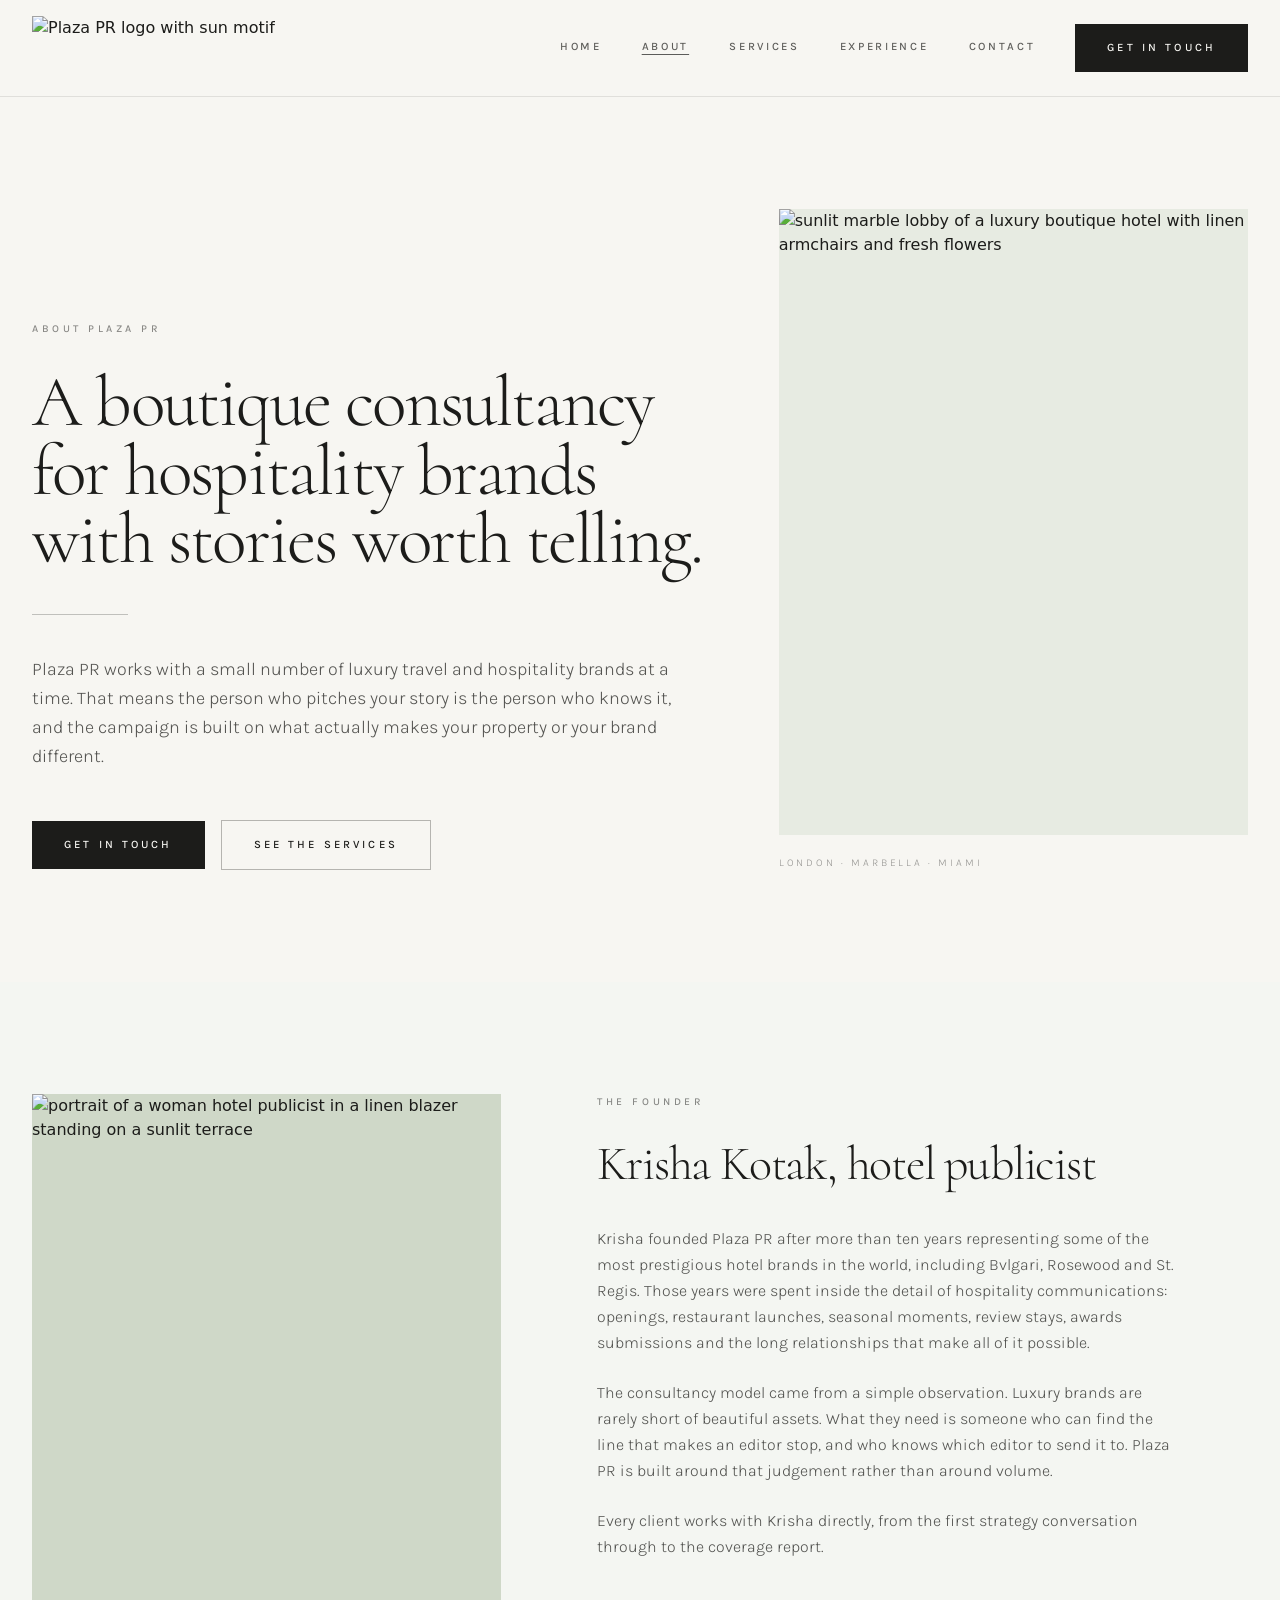
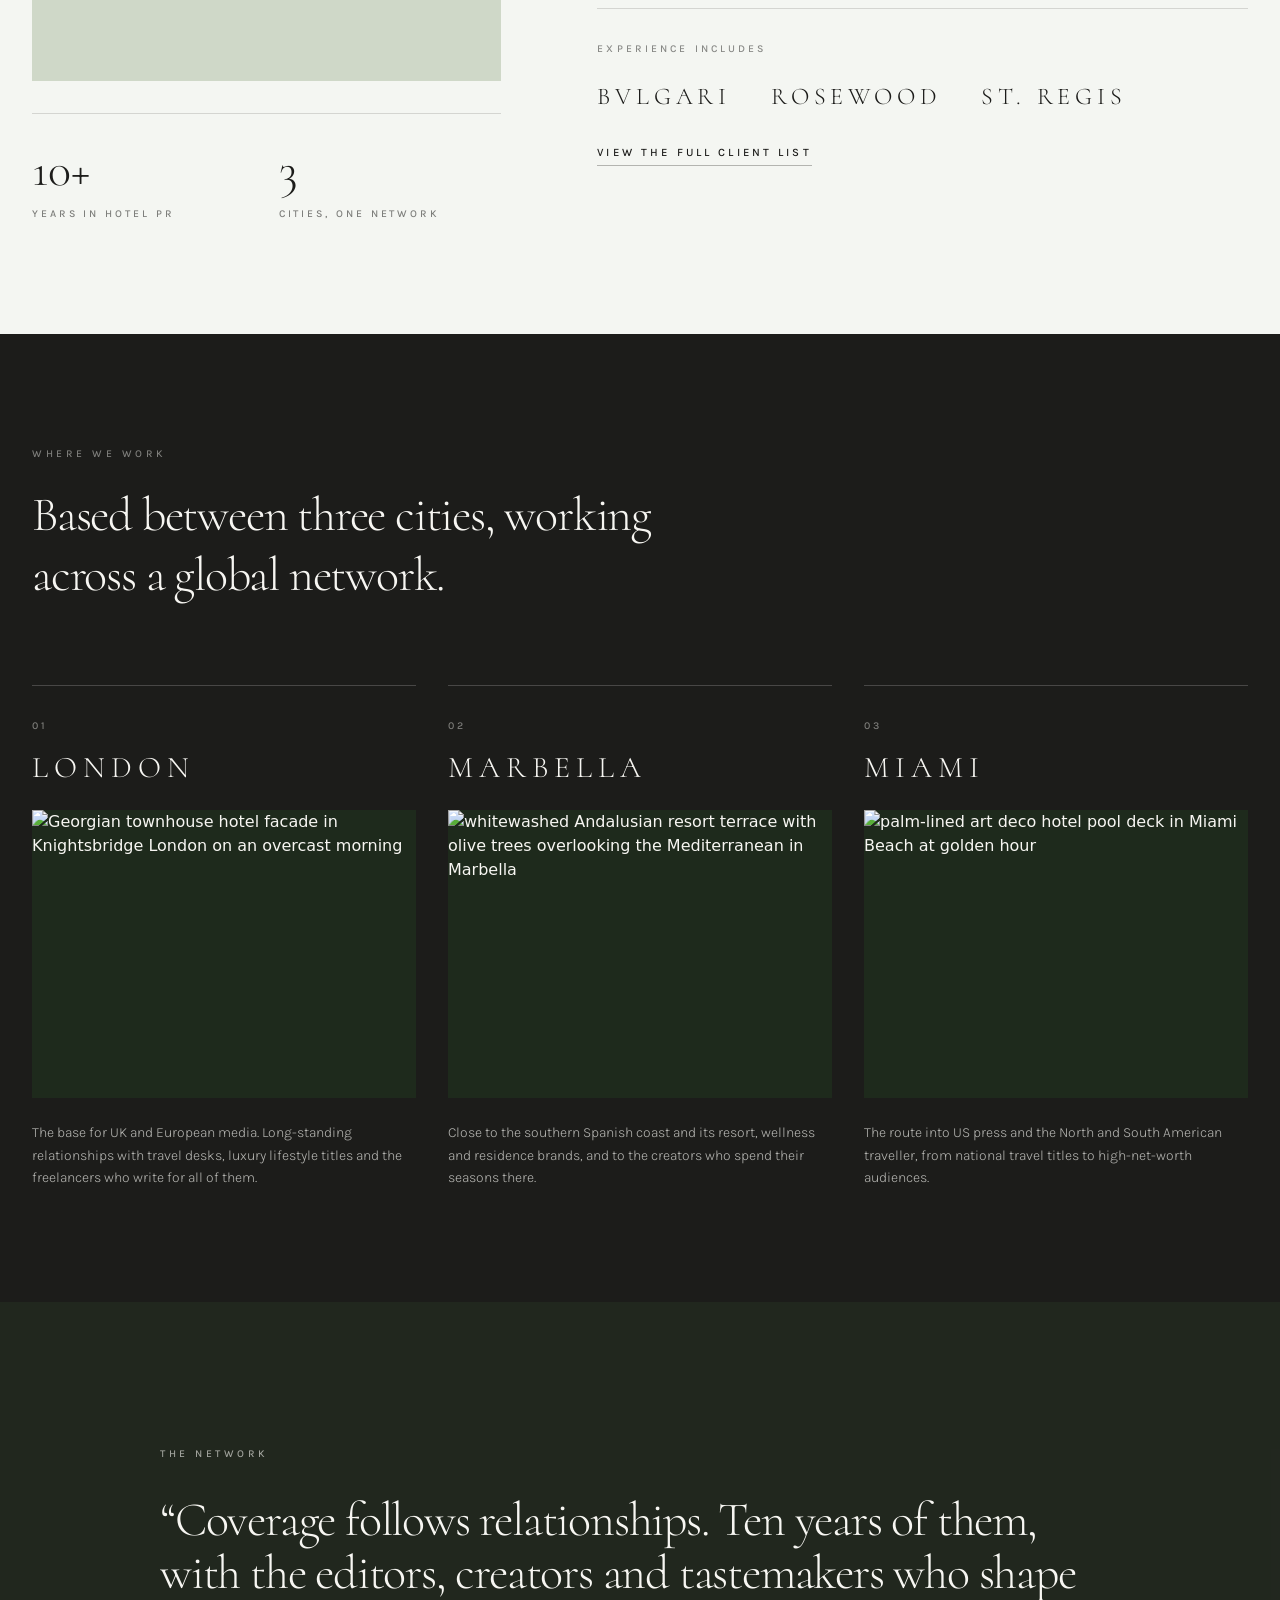
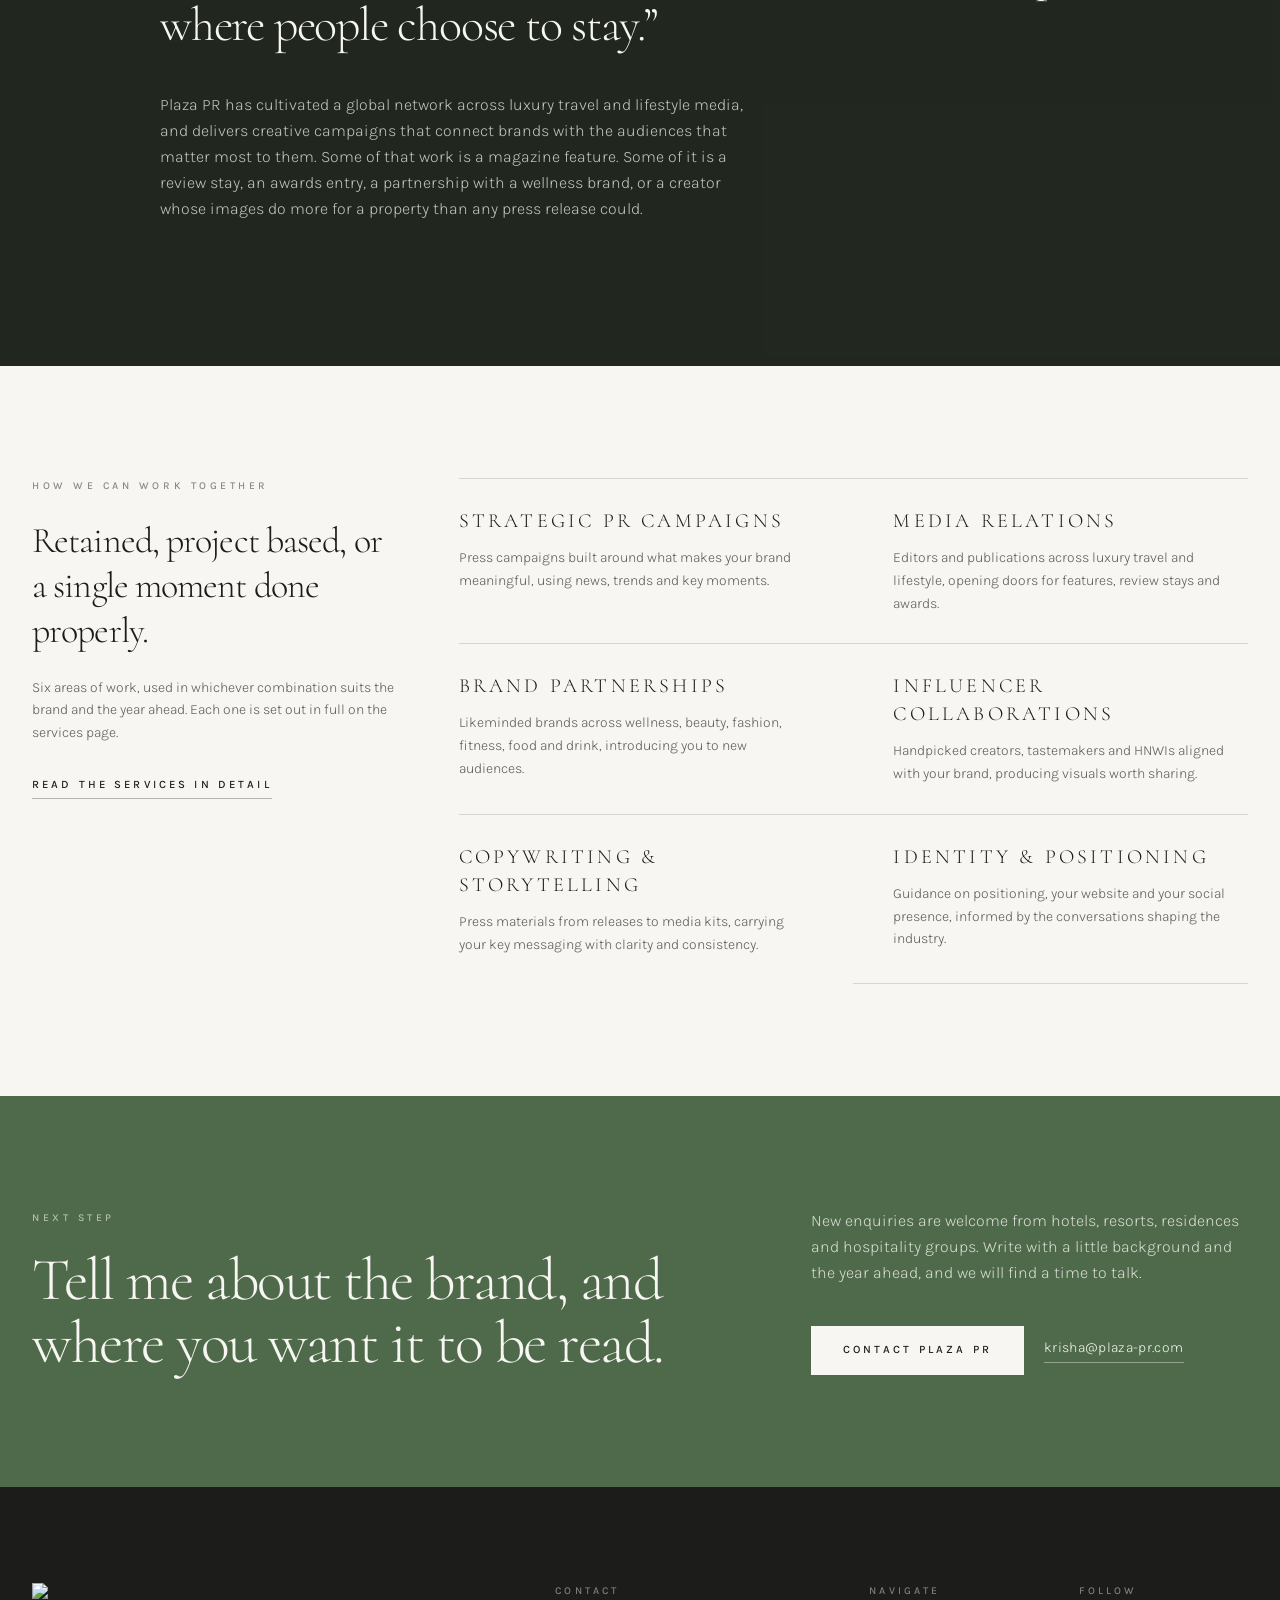
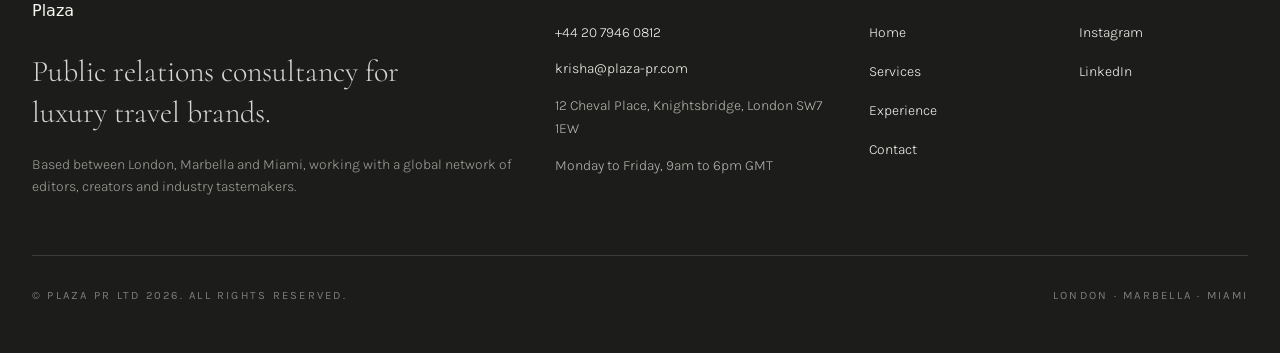
==== about.html @ a42f4ee3 "Site-wide edit via the Tibly widget" ====
<!DOCTYPE html><html lang="en"><head>
<meta charset="utf-8"/>
<meta name="viewport" content="width=device-width, initial-scale=1"/>
<title>About Plaza PR | Luxury Hospitality PR Consultancy</title>
<meta name="description" content="Plaza PR is a boutique communications consultancy for luxury hospitality brands, founded by hotel publicist Krisha Kotak. Over ten years with Bvlgari, Rosewood and St. Regis, based between London, Marbella and Miami."/>
<link rel="canonical" href="https://plaza-pr-d8d5.sites.tibly.ai/about"/>
<meta property="og:type" content="website"/>
<meta property="og:url" content="https://plaza-pr-d8d5.sites.tibly.ai/about"/>
<meta property="og:site_name" content="Plaza PR"/>
<meta property="og:title" content="About Plaza PR | Luxury Hospitality PR Consultancy"/>
<meta property="og:description" content="Plaza PR is a boutique communications consultancy for luxury hospitality brands, founded by hotel publicist Krisha Kotak. Over ten years with Bvlgari, Rosewood and St. Regis, based between London, Marbella and Miami."/>
<meta name="twitter:card" content="summary_large_image"/>
<script type="application/ld+json" data-tibly-business="">{"@context":"https://schema.org","@type":"ProfessionalService","email":"krisha@plaza-pr.com","image":"https://br-winter-boat-ajcnusyq.storage.c-3.us-east-2.aws.neon.tech/tibly-site-media/sites/aaf93a59-c370-4fb4-8441-7b70f252e25b/76ae1a595f2ac1ad0701692e83fbeed0.jpg","name":"Plaza PR","url":"https://plaza-pr-d8d5.sites.tibly.ai/"}</script>
<link rel="preconnect" href="https://fonts.googleapis.com"/>
<link rel="preconnect" href="https://fonts.gstatic.com" crossorigin=""/>
<link href="https://fonts.googleapis.com/css2?family=Cormorant:ital,wght@0,300;0,400;0,500;0,600;1,300;1,400&amp;family=Karla:wght@300;400;500;600&amp;display=swap" rel="stylesheet"/>
<style>details[open] > *:not(summary){animation:tibly-acc .35s ease}@keyframes tibly-acc{from{opacity:0;transform:translateY(-4px)}}</style>
<style>@media (prefers-reduced-motion:no-preference){.tibly-fx{opacity:0;transform:translateY(24px);transition:opacity .7s ease,transform .7s ease}.tibly-fx.tibly-fx-in{opacity:1;transform:none}}</style>
<script>addEventListener('DOMContentLoaded',function(){if(!('IntersectionObserver' in window))return;var io=new IntersectionObserver(function(es){es.forEach(function(en){if(en.isIntersecting){en.target.classList.add('tibly-fx-in');io.unobserve(en.target)}})},{rootMargin:'0px 0px -8% 0px'});document.querySelectorAll('section[data-block] > *').forEach(function(el){if(el.getBoundingClientRect().top>innerHeight){el.classList.add('tibly-fx');io.observe(el)}})});</script>

<link rel="icon" href="https://br-winter-boat-ajcnusyq.storage.c-3.us-east-2.aws.neon.tech/tibly-site-media/sites/aaf93a59-c370-4fb4-8441-7b70f252e25b/9d962dd4433d9e4f5c178da511592b84.png"/>
<style>.tibly-ba{position:relative;overflow:hidden;--ba:50%;cursor:ew-resize;touch-action:pan-y;user-select:none;-webkit-user-select:none}.tibly-ba>img{display:block;width:100%;height:100%;object-fit:cover}.tibly-ba .tibly-ba-before{position:absolute;inset:0;clip-path:inset(0 calc(100% - var(--ba)) 0 0)}.tibly-ba .tibly-ba-before img{display:block;width:100%;height:100%;object-fit:cover}.tibly-ba::after{content:'';position:absolute;top:0;bottom:0;left:var(--ba);width:2px;margin-left:-1px;background:#fff;box-shadow:0 0 6px rgba(0,0,0,.55);pointer-events:none;z-index:1}.tibly-ba::before{content:'';position:absolute;top:50%;left:var(--ba);width:44px;height:44px;transform:translate(-50%,-50%);border-radius:9999px;background:rgba(0,0,0,.75) url("data:image/svg+xml,%3Csvg%20xmlns='http://www.w3.org/2000/svg'%20viewBox='0%200%2024%2024'%20fill='%23fff'%3E%3Cpath%20d='M9%206l-6%206%206%206zM15%206l6%206-6%206z'/%3E%3C/svg%3E") center/22px 22px no-repeat;border:2px solid #fff;box-shadow:0 2px 8px rgba(0,0,0,.4);pointer-events:none;z-index:1}.tibly-ba input[type=range]{position:absolute;inset:0;width:100%;height:100%;margin:0;opacity:0;pointer-events:none;-webkit-appearance:none;appearance:none;z-index:2}[data-lightbox]{cursor:zoom-in}.tibly-lb{position:fixed;inset:0;z-index:9999;background:rgba(0,0,0,.92);display:flex;align-items:center;justify-content:center;cursor:zoom-out;padding:24px}.tibly-lb img{max-width:100%;max-height:100%;object-fit:contain}</style>
<script>document.addEventListener('input',function(e){var t=e.target;if(!t||t.type!=='range')return;var c=t.closest&&t.closest('.tibly-ba');if(c)c.style.setProperty('--ba',t.value+'%')});document.addEventListener('pointerdown',function(e){var c=e.target.closest&&e.target.closest('.tibly-ba');if(!c||e.button>0)return;e.preventDefault();var inp=c.querySelector('input[type=range]');var set=function(x){var r=c.getBoundingClientRect();if(!r.width)return;var p=Math.max(0,Math.min(100,(x-r.left)*100/r.width));c.style.setProperty('--ba',p+'%');if(inp)inp.value=Math.round(p)};set(e.clientX);var mv=function(ev){set(ev.clientX)};var up=function(){document.removeEventListener('pointermove',mv);document.removeEventListener('pointerup',up);document.removeEventListener('pointercancel',up)};document.addEventListener('pointermove',mv);document.addEventListener('pointerup',up);document.addEventListener('pointercancel',up)});document.addEventListener('click',function(e){var im=e.target.closest&&e.target.closest('[data-lightbox]');if(!im||!(im.currentSrc||im.src))return;e.preventDefault();var o=document.createElement('div');o.className='tibly-lb';var big=document.createElement('img');big.src=im.currentSrc||im.src;big.alt=im.alt||'';o.appendChild(big);o.addEventListener('click',function(){o.remove()});document.addEventListener('keydown',function esc(ev){if(ev.key==='Escape'){o.remove();document.removeEventListener('keydown',esc)}});document.body.appendChild(o)});document.addEventListener('click',function(e){var x=e.target.closest&&e.target.closest('[data-announce-close]');if(!x)return;var b=x.closest('[data-announce]');if(b){b.style.display='none';try{sessionStorage.setItem('tibly-announce','1')}catch(_){}}});addEventListener('DOMContentLoaded',function(){try{if(sessionStorage.getItem('tibly-announce')==='1'){var b=document.querySelector('[data-announce]');if(b)b.style.display='none'}}catch(_){}if('IntersectionObserver' in window&&!matchMedia('(prefers-reduced-motion:reduce)').matches){var els=document.querySelectorAll('[data-count]');if(els.length){var io=new IntersectionObserver(function(es){es.forEach(function(en){if(!en.isIntersecting)return;io.unobserve(en.target);var el=en.target,s=el.textContent||'',m=s.match(/[\d,]*\d(?:\.\d+)?/);if(!m)return;var raw=m[0],num=parseFloat(raw.replace(/,/g,''));if(!isFinite(num))return;var pre=s.slice(0,m.index),post=s.slice(m.index+raw.length),grp=raw.indexOf(',')>=0,dec=(raw.split('.')[1]||'').length,t0=performance.now();requestAnimationFrame(function tick(now){var p=Math.min((now-t0)/1400,1);p=1-Math.pow(1-p,3);var v=(num*p).toFixed(dec);if(grp)v=Number(v).toLocaleString('en-US',{minimumFractionDigits:dec});el.textContent=pre+v+post;if(p<1)requestAnimationFrame(tick)})})},{rootMargin:'0px 0px -10% 0px'});els.forEach(function(el){io.observe(el)})}}var badge=document.querySelector('[data-tibly-open]');if(badge){var src=document.querySelector('[data-tibly-field="hours"]');var txt=(src&&src.textContent||'').toLowerCase();var days=['sun','mon','tue','wed','thu','fri','sat'];var toMin=function(h,mm,ap){h=+h;mm=+(mm||0);if(ap==='pm'&&h!==12)h+=12;if(ap==='am'&&h===12)h=0;return h*60+mm};var spans=[];var re=/(sun|mon|tue|wed|thu|fri|sat|daily|every ?day)[a-z]*\s*(?:[-\u2013\u2014]\s*(sun|mon|tue|wed|thu|fri|sat)[a-z]*)?\s*:?\s*(\d{1,2})(?::(\d{2}))?\s*(am|pm)?\s*[-\u2013\u2014]\s*(\d{1,2})(?::(\d{2}))?\s*(am|pm)?/g,mm;while((mm=re.exec(txt))){var d1=mm[1].slice(0,3),d2=mm[2],ap1=mm[5]||(mm[8]==='pm'&&+mm[3]<=+mm[6]?'am':mm[8]),o=toMin(mm[3],mm[4],ap1),c=toMin(mm[6],mm[7],mm[8]);var from=d1==='dai'||d1==='eve'?0:days.indexOf(d1),to=d2?days.indexOf(d2.slice(0,3)):(d1==='dai'||d1==='eve'?6:from);if(from<0)continue;for(var d=from;;d=(d+1)%7){spans.push([d,o,c]);if(d===to)break}}if(spans.length){var now=new Date(),cur=now.getDay(),min=now.getHours()*60+now.getMinutes();var open=spans.some(function(s){return s[0]===cur&&min>=s[1]&&min<s[2]});badge.textContent=open?(badge.getAttribute('data-open-text')||'Open now'):(badge.getAttribute('data-closed-text')||'Closed now');badge.setAttribute('data-state',open?'open':'closed');badge.hidden=false}}});</script>
<style>header a[aria-current="page"]:not(:has(img,svg)){text-decoration:underline;text-underline-offset:4px;text-decoration-thickness:1px}</style>
<style>#nav-open~[class*="peer-checked:"][class*="fixed"]{min-height:100vh;min-height:100dvh}@media (prefers-reduced-motion:no-preference){label[for="nav-open"] span{transition:transform .3s ease,opacity .2s ease}header:has(#nav-open:checked) label[for="nav-open"]:not([aria-label="Close" i]) span:not(:has(span)):nth-of-type(1){transform:translateY(8px) rotate(45deg)}header:has(#nav-open:checked) label[for="nav-open"]:not([aria-label="Close" i]) span:not(:has(span)):nth-of-type(2){opacity:0}header:has(#nav-open:checked) label[for="nav-open"]:not([aria-label="Close" i]) span:not(:has(span)):nth-of-type(3){transform:translateY(-8px) rotate(-45deg)}#nav-open:checked~[class*="peer-checked:"]{animation:tibly-nav-in .25s ease}#nav-open:checked~[class*="peer-checked:"] label[for="nav-open"]{display:inline-block;animation:tibly-x-in .35s ease}@keyframes tibly-nav-in{from{opacity:0;transform:translateY(10px)}}@keyframes tibly-x-in{from{opacity:0;transform:rotate(-90deg) scale(.6)}}}</style>
<link rel="stylesheet" href="/styles.css?v=3af860e8"/>
</head>
<body>
<!-- block:header -->
<header class="sticky top-0 z-40 border-b border-ink/10 bg-surface text-ink">
  <div class="mx-auto w-full max-w-7xl px-5 sm:px-8">
    <input type="checkbox" id="nav-open" class="peer sr-only"/>

    <div class="flex items-center justify-between gap-4 py-3 md:py-4">
      <a class="group flex items-center gap-3" href="/">
        <img data-tibly-logo="" src="https://br-winter-boat-ajcnusyq.storage.c-3.us-east-2.aws.neon.tech/tibly-site-media/sites/aaf93a59-c370-4fb4-8441-7b70f252e25b/dacf057e1caa829329518128a3bb3bd3.webp" alt="Plaza PR logo with sun motif" class="h-14 w-auto shrink-0 object-contain md:h-16" style="max-width:100%" data-tibly-styled="234ab94f-6515-4edd-9d22-d49024b2e330"/>
      </a>

      <nav class="hidden items-center gap-10 md:flex">
        <a class="border-b border-transparent font-body text-[0.7rem] font-medium uppercase tracking-[0.24em] text-ink/70 transition-colors duration-300 hover:border-ink hover:text-ink" href="/">Home</a>
        <a aria-current="page" class="border-b border-transparent font-body text-[0.7rem] font-medium uppercase tracking-[0.24em] text-ink/70 transition-colors duration-300 hover:border-ink hover:text-ink" href="/about">About</a>
        <a class="border-b border-transparent font-body text-[0.7rem] font-medium uppercase tracking-[0.24em] text-ink/70 transition-colors duration-300 hover:border-ink hover:text-ink" href="/services">Services</a>
        <a class="border-b border-transparent font-body text-[0.7rem] font-medium uppercase tracking-[0.24em] text-ink/70 transition-colors duration-300 hover:border-ink hover:text-ink" href="/experience">Experience</a>
        <a class="border-b border-transparent font-body text-[0.7rem] font-medium uppercase tracking-[0.24em] text-ink/70 transition-colors duration-300 hover:border-ink hover:text-ink" href="/contact">Contact</a>
        
      <a class="btn" href="/contact">Get in touch</a>
      </nav>

      <label for="nav-open" class="md:hidden cursor-pointer p-2 -mr-2" aria-label="Menu">
        <span class="block h-px w-7 bg-ink"></span>
        <span class="mt-2 block h-px w-7 bg-ink"></span>
        <span class="mt-2 block h-px w-7 bg-ink"></span>
      </label>
    </div>

    <div class="hidden peer-checked:flex md:hidden fixed inset-0 z-50 flex-col bg-surface text-ink">
      <div class="flex items-center justify-between px-5 py-4">
        <a class="flex items-center gap-3" href="/">
          <img src="https://br-winter-boat-ajcnusyq.storage.c-3.us-east-2.aws.neon.tech/tibly-site-media/sites/aaf93a59-c370-4fb4-8441-7b70f252e25b/dacf057e1caa829329518128a3bb3bd3.webp" alt="Plaza PR logo with sun motif" class="h-10 w-auto object-contain"/>
        </a>
        <label for="nav-open" aria-label="Close" class="cursor-pointer p-2 -mr-2">
          <svg viewBox="0 0 24 24" class="h-6 w-6" fill="none" stroke="currentColor" stroke-width="1"><path d="M5 5l14 14M19 5L5 19"></path></svg>
        </label>
      </div>

      <nav class="flex flex-1 flex-col justify-center gap-7 px-5">
        <a class="font-display text-4xl font-light tracking-tight" href="/">Home</a>
        <a aria-current="page" class="font-display text-4xl font-light tracking-tight" href="/about">About</a>
        <a class="font-display text-4xl font-light tracking-tight" href="/services">Services</a>
        <a class="font-display text-4xl font-light tracking-tight" href="/experience">Experience</a>
        <a class="font-display text-4xl font-light tracking-tight" href="/contact">Contact</a>
      </nav>

      <div class="border-t border-ink/10 px-5 py-6">
        <a class="btn w-full" href="/contact">Get in touch</a>
      </div>
    </div>
  </div>
</header>
<!-- /block:header -->
<!-- block:hero -->
<section class="relative overflow-hidden bg-surface text-ink" data-block="hero">
  <div class="mx-auto grid w-full max-w-7xl grid-cols-1 items-end gap-12 px-5 py-16 sm:px-8 md:grid-cols-12 md:gap-16 md:py-28">
    <div class="md:col-span-7">
      <p class="font-body text-[0.65rem] font-medium uppercase tracking-[0.34em] text-ink/50">About <span data-tibly-field="business-name">Plaza PR</span></p>
      <h1 class="mt-8 font-display text-4xl font-light leading-[0.95] tracking-tight md:text-7xl">
        A boutique consultancy for hospitality brands with stories worth telling.
      </h1>
      <div class="mt-10 h-px w-24 bg-ink/25"></div>
      <p class="mt-10 max-w-prose font-body text-base font-light leading-relaxed text-ink/75 md:text-lg">
        Plaza PR works with a small number of luxury travel and hospitality brands at a time. That means the person who
        pitches your story is the person who knows it, and the campaign is built on what actually makes your property
        or your brand different.
      </p>
      <div class="mt-12 flex flex-col gap-4 sm:flex-row sm:items-center">
        <a class="btn" href="/contact">Get in touch</a>
        <a class="btn-secondary" href="/services">See the services</a>
      </div>
    </div>

    <div class="md:col-span-5">
      <div class="aspect-[3/4] w-full overflow-hidden bg-brand-100">
        <img loading="lazy" src="https://images.pexels.com/photos/34607320/pexels-photo-34607320.jpeg?auto=compress&amp;cs=tinysrgb&amp;h=650&amp;w=940" alt="sunlit marble lobby of a luxury boutique hotel with linen armchairs and fresh flowers" class="h-full w-full object-cover animate-kenburns"/>
      </div>
      <p class="mt-5 font-body text-[0.65rem] font-light uppercase tracking-[0.28em] text-ink/45">London · Marbella · Miami</p>
    </div>
  </div>
</section>
<!-- /block:hero -->
<!-- block:founder -->
<section class="bg-brand-50 text-ink" data-block="founder">
  <div class="mx-auto w-full max-w-7xl px-5 py-16 sm:px-8 md:py-28">
    <div class="grid grid-cols-1 gap-12 md:grid-cols-12 md:gap-16">
      <div class="md:col-span-5">
        <div class="aspect-[4/5] w-full overflow-hidden bg-brand-200">
          <img loading="lazy" src="https://br-winter-boat-ajcnusyq.storage.c-3.us-east-2.aws.neon.tech/tibly-site-media/sites/aaf93a59-c370-4fb4-8441-7b70f252e25b/3bf2980e43bfe5ba6e07127aece61a41.jpg" alt="portrait of a woman hotel publicist in a linen blazer standing on a sunlit terrace" class="h-full w-full object-cover"/>
        </div>
        <div class="mt-8 grid grid-cols-2 gap-6 border-t border-ink/15 pt-8">
          <div>
            <p class="font-display text-4xl font-light leading-none md:text-5xl"><span data-count="">10+</span></p>
            <p class="mt-3 font-body text-[0.65rem] font-medium uppercase tracking-[0.28em] text-ink/55">Years in hotel PR</p>
          </div>
          <div>
            <p class="font-display text-4xl font-light leading-none md:text-5xl"><span data-count="">3</span></p>
            <p class="mt-3 font-body text-[0.65rem] font-medium uppercase tracking-[0.28em] text-ink/55">Cities, one network</p>
          </div>
        </div>
      </div>

      <div class="md:col-span-7 md:pl-8">
        <p class="font-body text-[0.65rem] font-medium uppercase tracking-[0.34em] text-ink/50">The founder</p>
        <h2 class="mt-6 font-display text-3xl font-light leading-tight tracking-tight md:text-5xl">Krisha Kotak, hotel publicist</h2>
        <div class="mt-8 max-w-prose space-y-6 font-body text-base font-light leading-relaxed text-ink/75">
          <p>
            Krisha founded <span data-tibly-field="business-name">Plaza PR</span> after more than ten years representing
            some of the most prestigious hotel brands in the world, including Bvlgari, Rosewood and St. Regis. Those years
            were spent inside the detail of hospitality communications: openings, restaurant launches, seasonal moments,
            review stays, awards submissions and the long relationships that make all of it possible.
          </p>
          <p>
            The consultancy model came from a simple observation. Luxury brands are rarely short of beautiful assets.
            What they need is someone who can find the line that makes an editor stop, and who knows which editor to
            send it to. Plaza PR is built around that judgement rather than around volume.
          </p>
          <p>
            Every client works with Krisha directly, from the first strategy conversation through to the coverage report.
          </p>
        </div>

        <div class="mt-12 border-t border-ink/15 pt-8">
          <p class="font-body text-[0.65rem] font-medium uppercase tracking-[0.3em] text-ink/50">Experience includes</p>
          <ul class="mt-6 flex flex-wrap gap-x-10 gap-y-4 font-display text-xl font-light uppercase tracking-[0.2em] text-ink md:text-2xl">
            <li>Bvlgari</li>
            <li>Rosewood</li>
            <li>St. Regis</li>
          </ul>
          <a class="mt-8 inline-block w-fit border-b border-ink/30 pb-1 font-body text-[0.7rem] font-medium uppercase tracking-[0.28em] text-ink transition-colors duration-300 hover:border-ink hover:text-brand-700" href="/experience">View the full client list</a>
        </div>
      </div>
    </div>
  </div>
</section>
<!-- /block:founder -->
<!-- block:bases -->
<section class="bg-ink text-surface" data-block="bases">
  <div class="mx-auto w-full max-w-7xl px-5 py-16 sm:px-8 md:py-28">
    <div class="max-w-2xl">
      <p class="font-body text-[0.65rem] font-medium uppercase tracking-[0.34em] text-surface/45">Where we work</p>
      <h2 class="mt-6 font-display text-3xl font-light leading-tight tracking-tight md:text-5xl">
        Based between three cities, working across a global network.
      </h2>
    </div>

    <div class="mt-14 grid grid-cols-1 gap-10 md:mt-20 md:grid-cols-3 md:gap-8">
      <article class="group border-t border-surface/20 pt-8">
        <p class="font-body text-[0.65rem] font-medium uppercase tracking-[0.3em] text-surface/45">01</p>
        <h3 class="mt-4 font-display text-2xl font-light uppercase tracking-[0.2em] md:text-3xl">London</h3>
        <div class="mt-6 aspect-[4/3] w-full overflow-hidden bg-brand-900">
          <img loading="lazy" src="https://images.pexels.com/photos/18654303/pexels-photo-18654303.jpeg?auto=compress&amp;cs=tinysrgb&amp;h=650&amp;w=940" alt="Georgian townhouse hotel facade in Knightsbridge London on an overcast morning" class="h-full w-full object-cover transition-transform duration-500 group-hover:scale-105" data-lightbox=""/>
        </div>
        <p class="mt-6 max-w-prose font-body text-sm font-light leading-relaxed text-surface/70">
          The base for UK and European media. Long-standing relationships with travel desks, luxury lifestyle titles and
          the freelancers who write for all of them.
        </p>
      </article>

      <article class="group border-t border-surface/20 pt-8">
        <p class="font-body text-[0.65rem] font-medium uppercase tracking-[0.3em] text-surface/45">02</p>
        <h3 class="mt-4 font-display text-2xl font-light uppercase tracking-[0.2em] md:text-3xl">Marbella</h3>
        <div class="mt-6 aspect-[4/3] w-full overflow-hidden bg-brand-900">
          <img loading="lazy" src="https://images.pexels.com/photos/30936672/pexels-photo-30936672.jpeg?auto=compress&amp;cs=tinysrgb&amp;h=650&amp;w=940" alt="whitewashed Andalusian resort terrace with olive trees overlooking the Mediterranean in Marbella" class="h-full w-full object-cover transition-transform duration-500 group-hover:scale-105" data-lightbox=""/>
        </div>
        <p class="mt-6 max-w-prose font-body text-sm font-light leading-relaxed text-surface/70">
          Close to the southern Spanish coast and its resort, wellness and residence brands, and to the creators who
          spend their seasons there.
        </p>
      </article>

      <article class="group border-t border-surface/20 pt-8">
        <p class="font-body text-[0.65rem] font-medium uppercase tracking-[0.3em] text-surface/45">03</p>
        <h3 class="mt-4 font-display text-2xl font-light uppercase tracking-[0.2em] md:text-3xl">Miami</h3>
        <div class="mt-6 aspect-[4/3] w-full overflow-hidden bg-brand-900">
          <img loading="lazy" src="https://images.pexels.com/photos/14357627/pexels-photo-14357627.jpeg?auto=compress&amp;cs=tinysrgb&amp;h=650&amp;w=940" alt="palm-lined art deco hotel pool deck in Miami Beach at golden hour" class="h-full w-full object-cover transition-transform duration-500 group-hover:scale-105" data-lightbox=""/>
        </div>
        <p class="mt-6 max-w-prose font-body text-sm font-light leading-relaxed text-surface/70">
          The route into US press and the North and South American traveller, from national travel titles to
          high-net-worth audiences.
        </p>
      </article>
    </div>
  </div>
</section>
<!-- /block:bases -->
<!-- block:network -->
<section style="background-image:url(&#39;https://images.pexels.com/photos/35495053/pexels-photo-35495053.jpeg?auto=compress&amp;cs=tinysrgb&amp;dpr=2&amp;h=650&amp;w=940&#39;)" class="relative bg-brand-800 bg-cover bg-center md:bg-fixed" data-block="network" data-bg-query="aerial view of a cliffside luxury hotel infinity pool above the Mediterranean sea">
  <div class="bg-ink/65">
    <div class="mx-auto w-full max-w-5xl px-5 py-20 sm:px-8 md:py-36">
      <p class="font-body text-[0.65rem] font-medium uppercase tracking-[0.34em] text-surface/60">The network</p>
      <blockquote class="mt-8 font-display text-2xl font-light leading-snug tracking-tight text-surface md:text-5xl md:leading-[1.1]">
        “Coverage follows relationships. Ten years of them, with the editors, creators and tastemakers who shape where
        people choose to stay.”
      </blockquote>
      <p class="mt-10 max-w-prose font-body text-base font-light leading-relaxed text-surface/75">
        Plaza PR has cultivated a global network across luxury travel and lifestyle media, and delivers creative
        campaigns that connect brands with the audiences that matter most to them. Some of that work is a magazine
        feature. Some of it is a review stay, an awards entry, a partnership with a wellness brand, or a creator whose
        images do more for a property than any press release could.
      </p>
    </div>
  </div>
</section>
<!-- /block:network -->
<!-- block:how -->
<section class="bg-surface text-ink" data-block="how">
  <div class="mx-auto w-full max-w-7xl px-5 py-16 sm:px-8 md:py-28">
    <div class="grid grid-cols-1 gap-12 md:grid-cols-12 md:gap-16">
      <div class="md:col-span-4">
        <p class="font-body text-[0.65rem] font-medium uppercase tracking-[0.34em] text-ink/50">How we can work together</p>
        <h2 class="mt-6 font-display text-3xl font-light leading-tight tracking-tight md:text-4xl">
          Retained, project based, or a single moment done properly.
        </h2>
        <p class="mt-6 max-w-prose font-body text-sm font-light leading-relaxed text-ink/70">
          Six areas of work, used in whichever combination suits the brand and the year ahead. Each one is set out in
          full on the services page.
        </p>
        <a class="mt-8 inline-block w-fit border-b border-ink/30 pb-1 font-body text-[0.7rem] font-medium uppercase tracking-[0.28em] text-ink transition-colors duration-300 hover:border-ink hover:text-brand-700" href="/services">Read the services in detail</a>
      </div>

      <div class="md:col-span-8">
        <ul class="grid grid-cols-1 gap-0 sm:grid-cols-2">
          <li class="border-t border-ink/15 py-7 sm:pr-10">
            <h3 class="font-display text-xl font-light uppercase tracking-[0.16em]">Strategic PR campaigns</h3>
            <p class="mt-3 font-body text-sm font-light leading-relaxed text-ink/70">Press campaigns built around what makes your brand meaningful, using news, trends and key moments.</p>
          </li>
          <li class="border-t border-ink/15 py-7 sm:pl-10">
            <h3 class="font-display text-xl font-light uppercase tracking-[0.16em]">Media relations</h3>
            <p class="mt-3 font-body text-sm font-light leading-relaxed text-ink/70">Editors and publications across luxury travel and lifestyle, opening doors for features, review stays and awards.</p>
          </li>
          <li class="border-t border-ink/15 py-7 sm:pr-10">
            <h3 class="font-display text-xl font-light uppercase tracking-[0.16em]">Brand partnerships</h3>
            <p class="mt-3 font-body text-sm font-light leading-relaxed text-ink/70">Likeminded brands across wellness, beauty, fashion, fitness, food and drink, introducing you to new audiences.</p>
          </li>
          <li class="border-t border-ink/15 py-7 sm:pl-10">
            <h3 class="font-display text-xl font-light uppercase tracking-[0.16em]">Influencer collaborations</h3>
            <p class="mt-3 font-body text-sm font-light leading-relaxed text-ink/70">Handpicked creators, tastemakers and HNWIs aligned with your brand, producing visuals worth sharing.</p>
          </li>
          <li class="border-t border-ink/15 py-7 sm:pr-10">
            <h3 class="font-display text-xl font-light uppercase tracking-[0.16em]">Copywriting &amp; storytelling</h3>
            <p class="mt-3 font-body text-sm font-light leading-relaxed text-ink/70">Press materials from releases to media kits, carrying your key messaging with clarity and consistency.</p>
          </li>
          <li class="border-t border-b border-ink/15 py-7 sm:pl-10">
            <h3 class="font-display text-xl font-light uppercase tracking-[0.16em]">Identity &amp; positioning</h3>
            <p class="mt-3 font-body text-sm font-light leading-relaxed text-ink/70">Guidance on positioning, your website and your social presence, informed by the conversations shaping the industry.</p>
          </li>
        </ul>
      </div>
    </div>
  </div>
</section>
<!-- /block:how -->
<!-- block:cta -->
<section class="bg-brand-600 text-surface" data-block="cta">
  <div class="mx-auto w-full max-w-7xl px-5 py-16 sm:px-8 md:py-28">
    <div class="grid grid-cols-1 gap-10 md:grid-cols-12 md:items-end md:gap-16">
      <div class="md:col-span-7">
        <p class="font-body text-[0.65rem] font-medium uppercase tracking-[0.34em] text-surface/60">Next step</p>
        <h2 class="mt-6 font-display text-3xl font-light leading-[1.05] tracking-tight md:text-6xl">
          Tell me about the brand, and where you want it to be read.
        </h2>
      </div>
      <div class="md:col-span-5 md:pl-8">
        <p class="max-w-prose font-body text-base font-light leading-relaxed text-surface/80">
          New enquiries are welcome from hotels, resorts, residences and hospitality groups. Write with a little
          background and the year ahead, and we will find a time to talk.
        </p>
        <div class="mt-10 flex flex-col gap-5 sm:flex-row sm:items-center">
          <a class="inline-flex items-center justify-center gap-2 bg-surface px-8 py-4 font-body text-[0.7rem] font-medium uppercase tracking-[0.28em] text-ink transition-colors duration-300 hover:bg-ink hover:text-surface focus-visible:outline-2 focus-visible:outline-offset-2 focus-visible:outline-surface" href="/contact">Contact Plaza PR</a>
          <a class="w-fit border-b border-surface/40 pb-1 font-body text-sm font-light tracking-wide text-surface transition-colors duration-300 hover:border-surface" href="mailto:krisha@plaza-pr.com">
            <span data-tibly-field="email">krisha@plaza-pr.com</span>
          </a>
        </div>
      </div>
    </div>
  </div>
</section>
<!-- /block:cta -->
<!-- block:footer -->
<footer class="bg-ink px-5 pt-16 pb-24 text-surface sm:px-8 md:pt-24 md:pb-12">
  <div class="mx-auto w-full max-w-7xl">
    <div class="grid grid-cols-1 gap-12 border-b border-surface/15 pb-14 md:grid-cols-12 md:gap-10">
      <div class="md:col-span-5">
        <div class="flex items-center gap-3">
          <img src="https://br-winter-boat-ajcnusyq.storage.c-3.us-east-2.aws.neon.tech/tibly-site-media/sites/aaf93a59-c370-4fb4-8441-7b70f252e25b/7b089388a3a662c0dc9be8d6db61c19e.png" alt="Plaza PR" class="h-11 w-11 rounded-none object-cover"/>
          
        </div>
        <p class="mt-6 max-w-sm font-display text-2xl font-light leading-snug text-surface/85 md:text-3xl">
          Public relations consultancy for luxury travel brands.
        </p>
        <p class="mt-5 max-w-prose font-body text-sm font-light leading-relaxed text-surface/60">
          Based between London, Marbella and Miami, working with a global network of editors, creators and industry tastemakers.
        </p>
      </div>

      <div class="md:col-span-3">
        <h3 class="font-body text-[0.65rem] font-medium uppercase tracking-[0.3em] text-surface/45">Contact</h3>
        <ul class="mt-6 space-y-4 font-body text-sm font-light">
          <li>
            <a class="transition-colors duration-300 hover:text-brand-300" href="tel:+442079460812">
              <span data-tibly-field="phone">+44 20 7946 0812</span>
            </a>
          </li>
          <li>
            <a class="transition-colors duration-300 hover:text-brand-300" href="mailto:krisha@plaza-pr.com">
              <span data-tibly-field="email">krisha@plaza-pr.com</span>
            </a>
          </li>
          <li>
            <span class="block leading-relaxed text-surface/70" data-tibly-field="address">12 Cheval Place, Knightsbridge, London SW7 1EW</span>
          </li>
          <li>
            <span class="block text-surface/70" data-tibly-field="hours">Monday to Friday, 9am to 6pm GMT</span>
          </li>
        </ul>
      </div>

      <div class="md:col-span-2">
        <h3 class="font-body text-[0.65rem] font-medium uppercase tracking-[0.3em] text-surface/45">Navigate</h3>
        <nav class="mt-6 flex flex-col gap-4 font-body text-sm font-light">
          <a class="w-fit border-b border-transparent pb-0.5 transition-colors duration-300 hover:border-surface/60" href="/">Home</a>
          <a class="w-fit border-b border-transparent pb-0.5 transition-colors duration-300 hover:border-surface/60" href="/services">Services</a>
          <a class="w-fit border-b border-transparent pb-0.5 transition-colors duration-300 hover:border-surface/60" href="/experience">Experience</a>
          <a class="w-fit border-b border-transparent pb-0.5 transition-colors duration-300 hover:border-surface/60" href="/contact">Contact</a>
        </nav>
      </div>

      <div class="md:col-span-2">
        <h3 class="font-body text-[0.65rem] font-medium uppercase tracking-[0.3em] text-surface/45">Follow</h3>
        <div class="mt-6 flex flex-col gap-4 font-body text-sm font-light" data-tibly-field="links">
          <a class="w-fit border-b border-transparent pb-0.5 transition-colors duration-300 hover:border-surface/60" href="https://instagram.com/">Instagram</a>
          <a class="w-fit border-b border-transparent pb-0.5 transition-colors duration-300 hover:border-surface/60" href="https://linkedin.com/">LinkedIn</a>
        </div>
      </div>
    </div>

    <div class="flex flex-col gap-3 pt-8 font-body text-[0.7rem] uppercase tracking-[0.2em] text-surface/45 md:flex-row md:items-center md:justify-between">
      <p>© Plaza PR Ltd 2026. All rights reserved.</p>
      <p>London · Marbella · Miami</p>
    </div>
  </div>

  <div class="md:hidden fixed bottom-0 inset-x-0 z-40 border-t border-brand-800 bg-brand-600">
    <a class="flex w-full items-center justify-center px-5 py-4 font-body text-[0.75rem] font-medium uppercase tracking-[0.28em] text-surface transition-colors duration-300 active:bg-brand-700" href="tel:+442079460812">
      Call <span class="ml-2" data-tibly-field="phone">+44 20 7946 0812</span>
    </a>
  </div>
</footer>
<!-- /block:footer -->
  <script async="" src="https://api.tibly.ai/widget/v1.js"></script>


</body></html>
---- styles.css ----
/*! tailwindcss v4.3.2 | MIT License | https://tailwindcss.com */
@layer properties{@supports (((-webkit-hyphens:none)) and (not (margin-trim:inline))) or ((-moz-orient:inline) and (not (color:rgb(from red r g b)))){*,:before,:after,::backdrop{--tw-space-y-reverse:0;--tw-divide-y-reverse:0;--tw-border-style:solid;--tw-gradient-position:initial;--tw-gradient-from:#0000;--tw-gradient-via:#0000;--tw-gradient-to:#0000;--tw-gradient-stops:initial;--tw-gradient-via-stops:initial;--tw-gradient-from-position:0%;--tw-gradient-via-position:50%;--tw-gradient-to-position:100%;--tw-leading:initial;--tw-font-weight:initial;--tw-tracking:initial;--tw-duration:initial;--tw-scale-x:1;--tw-scale-y:1;--tw-scale-z:1;--tw-outline-style:solid}}}@layer theme{:root,:host{--font-sans:ui-sans-serif, system-ui, sans-serif, "Apple Color Emoji", "Segoe UI Emoji", "Segoe UI Symbol", "Noto Color Emoji";--font-mono:ui-monospace, SFMono-Regular, Menlo, Monaco, Consolas, "Liberation Mono", "Courier New", monospace;--color-white:#fff;--spacing:.25rem;--container-xs:20rem;--container-sm:24rem;--container-md:28rem;--container-xl:36rem;--container-2xl:42rem;--container-4xl:56rem;--container-5xl:64rem;--container-7xl:80rem;--text-xs:.75rem;--text-xs--line-height:calc(1 / .75);--text-sm:.875rem;--text-sm--line-height:calc(1.25 / .875);--text-base:1rem;--text-base--line-height:calc(1.5 / 1);--text-lg:1.125rem;--text-lg--line-height:calc(1.75 / 1.125);--text-xl:1.25rem;--text-xl--line-height:calc(1.75 / 1.25);--text-2xl:1.5rem;--text-2xl--line-height:calc(2 / 1.5);--text-3xl:1.875rem;--text-3xl--line-height:calc(2.25 / 1.875);--text-4xl:2.25rem;--text-4xl--line-height:calc(2.5 / 2.25);--text-5xl:3rem;--text-5xl--line-height:1;--text-6xl:3.75rem;--text-6xl--line-height:1;--text-7xl:4.5rem;--text-7xl--line-height:1;--text-8xl:6rem;--text-8xl--line-height:1;--font-weight-light:300;--font-weight-medium:500;--tracking-tight:-.025em;--tracking-wide:.025em;--leading-tight:1.25;--leading-snug:1.375;--leading-relaxed:1.625;--radius-xs:0px;--radius-sm:0px;--radius-md:0px;--radius-lg:0px;--radius-xl:0px;--radius-2xl:0px;--radius-3xl:0px;--radius-4xl:0px;--aspect-video:16 / 9;--default-transition-duration:.15s;--default-transition-timing-function:cubic-bezier(.4, 0, .2, 1);--default-font-family:var(--font-sans);--default-mono-font-family:var(--font-mono);--radius-DEFAULT:0px;--color-brand-50:#f4f6f2;--color-brand-100:#e7ebe2;--color-brand-200:#cfd8c8;--color-brand-300:#b0bfa6;--color-brand-400:#8aa080;--color-brand-500:#6b8764;--color-brand-600:#4f6a4a;--color-brand-700:#3f553b;--color-brand-800:#2c3c29;--color-brand-900:#1e2a1c;--color-surface:#f7f6f2;--color-ink:#1c1c1a;--font-display:"Cormorant", ui-serif, Georgia, serif;--font-body:"Karla", ui-sans-serif, system-ui, sans-serif;--radius-none:0px;--animate-marquee:marquee 30s linear infinite;--animate-kenburns:kenburns 18s ease-in-out infinite alternate;--animate-float:float 6s ease-in-out infinite;--animate-pulse-soft:pulse-soft 4s ease-in-out infinite;--animate-spin-slow:spin-slow 24s linear infinite}}@layer base{*,:after,:before,::backdrop{box-sizing:border-box;border:0 solid;margin:0;padding:0}::file-selector-button{box-sizing:border-box;border:0 solid;margin:0;padding:0}html,:host{-webkit-text-size-adjust:100%;tab-size:4;line-height:1.5;font-family:var(--default-font-family,ui-sans-serif, system-ui, sans-serif, "Apple Color Emoji", "Segoe UI Emoji", "Segoe UI Symbol", "Noto Color Emoji");font-feature-settings:var(--default-font-feature-settings,normal);font-variation-settings:var(--default-font-variation-settings,normal);-webkit-tap-highlight-color:transparent}hr{height:0;color:inherit;border-top-width:1px}abbr:where([title]){-webkit-text-decoration:underline dotted;text-decoration:underline dotted}h1,h2,h3,h4,h5,h6{font-size:inherit;font-weight:inherit}a{color:inherit;-webkit-text-decoration:inherit;-webkit-text-decoration:inherit;-webkit-text-decoration:inherit;text-decoration:inherit}b,strong{font-weight:bolder}code,kbd,samp,pre{font-family:var(--default-mono-font-family,ui-monospace, SFMono-Regular, Menlo, Monaco, Consolas, "Liberation Mono", "Courier New", monospace);font-feature-settings:var(--default-mono-font-feature-settings,normal);font-variation-settings:var(--default-mono-font-variation-settings,normal);font-size:1em}small{font-size:80%}sub,sup{vertical-align:baseline;font-size:75%;line-height:0;position:relative}sub{bottom:-.25em}sup{top:-.5em}table{text-indent:0;border-color:inherit;border-collapse:collapse}:-moz-focusring{outline:auto}progress{vertical-align:baseline}summary{display:list-item}ol,ul,menu{list-style:none}img,svg,video,canvas,audio,iframe,embed,object{vertical-align:middle;display:block}img,video{max-width:100%;height:auto}button,input,select,optgroup,textarea{font:inherit;font-feature-settings:inherit;font-variation-settings:inherit;letter-spacing:inherit;color:inherit;opacity:1;background-color:#0000;border-radius:0}::file-selector-button{font:inherit;font-feature-settings:inherit;font-variation-settings:inherit;letter-spacing:inherit;color:inherit;opacity:1;background-color:#0000;border-radius:0}:where(select:is([multiple],[size])) optgroup{font-weight:bolder}:where(select:is([multiple],[size])) optgroup option{padding-inline-start:20px}::file-selector-button{margin-inline-end:4px}::placeholder{opacity:1}@supports (not ((-webkit-appearance:-apple-pay-button))) or (contain-intrinsic-size:1px){::placeholder{color:currentColor}@supports (color:color-mix(in lab, red, red)){::placeholder{color:color-mix(in oklab, currentcolor 50%, transparent)}}}textarea{resize:vertical}::-webkit-search-decoration{-webkit-appearance:none}::-webkit-date-and-time-value{min-height:1lh;text-align:inherit}::-webkit-datetime-edit{display:inline-flex}::-webkit-datetime-edit-fields-wrapper{padding:0}::-webkit-datetime-edit{padding-block:0}::-webkit-datetime-edit-year-field{padding-block:0}::-webkit-datetime-edit-month-field{padding-block:0}::-webkit-datetime-edit-day-field{padding-block:0}::-webkit-datetime-edit-hour-field{padding-block:0}::-webkit-datetime-edit-minute-field{padding-block:0}::-webkit-datetime-edit-second-field{padding-block:0}::-webkit-datetime-edit-millisecond-field{padding-block:0}::-webkit-datetime-edit-meridiem-field{padding-block:0}::-webkit-calendar-picker-indicator{line-height:1}:-moz-ui-invalid{box-shadow:none}button,input:where([type=button],[type=reset],[type=submit]){appearance:button}::file-selector-button{appearance:button}::-webkit-inner-spin-button{height:auto}::-webkit-outer-spin-button{height:auto}[hidden]:where(:not([hidden=until-found])){display:none!important}}@layer components{.btn{justify-content:center;align-items:center;gap:calc(var(--spacing) * 2);border-radius:var(--radius-none);background-color:var(--color-ink);padding-inline:calc(var(--spacing) * 8);padding-block:calc(var(--spacing) * 4);font-family:var(--font-body);--tw-font-weight:var(--font-weight-medium);font-size:.7rem;font-weight:var(--font-weight-medium);--tw-tracking:.28em;letter-spacing:.28em;color:var(--color-surface);text-transform:uppercase;transition-property:color,background-color,border-color,outline-color,text-decoration-color,fill,stroke,--tw-gradient-from,--tw-gradient-via,--tw-gradient-to;transition-timing-function:var(--tw-ease,var(--default-transition-timing-function));transition-duration:var(--tw-duration,var(--default-transition-duration));--tw-duration:.3s;transition-duration:.3s;display:inline-flex}@media (hover:hover){.btn:hover{background-color:var(--color-brand-700)}}.btn:focus-visible{outline-style:var(--tw-outline-style);outline-offset:2px;outline-width:2px;outline-color:var(--color-ink)}.btn-secondary{justify-content:center;align-items:center;gap:calc(var(--spacing) * 2);border-radius:var(--radius-none);border-style:var(--tw-border-style);border-width:1px;border-color:#1c1c1a4d;display:inline-flex}@supports (color:color-mix(in lab, red, red)){.btn-secondary{border-color:color-mix(in oklab, var(--color-ink) 30%, transparent)}}.btn-secondary{padding-inline:calc(var(--spacing) * 8);padding-block:calc(var(--spacing) * 4);font-family:var(--font-body);--tw-font-weight:var(--font-weight-medium);font-size:.7rem;font-weight:var(--font-weight-medium);--tw-tracking:.28em;letter-spacing:.28em;color:var(--color-ink);text-transform:uppercase;transition-property:color,background-color,border-color,outline-color,text-decoration-color,fill,stroke,--tw-gradient-from,--tw-gradient-via,--tw-gradient-to;transition-timing-function:var(--tw-ease,var(--default-transition-timing-function));transition-duration:var(--tw-duration,var(--default-transition-duration));--tw-duration:.3s;background-color:#0000;transition-duration:.3s}@media (hover:hover){.btn-secondary:hover{border-color:var(--color-ink);background-color:var(--color-ink);color:var(--color-surface)}}.btn-secondary:focus-visible{outline-style:var(--tw-outline-style);outline-offset:2px;outline-width:2px;outline-color:var(--color-ink)}.card{border-radius:var(--radius-none);border-style:var(--tw-border-style);border-width:1px;border-color:#1c1c1a1a}@supports (color:color-mix(in lab, red, red)){.card{border-color:color-mix(in oklab, var(--color-ink) 10%, transparent)}}.card{padding:calc(var(--spacing) * 8);transition-property:color,background-color,border-color,outline-color,text-decoration-color,fill,stroke,--tw-gradient-from,--tw-gradient-via,--tw-gradient-to;transition-timing-function:var(--tw-ease,var(--default-transition-timing-function));transition-duration:var(--tw-duration,var(--default-transition-duration));--tw-duration:.3s;background-color:#0000;transition-duration:.3s}@media (hover:hover){.card:hover{border-color:#1c1c1a66}@supports (color:color-mix(in lab, red, red)){.card:hover{border-color:color-mix(in oklab, var(--color-ink) 40%, transparent)}}}@media (min-width:48rem){.card{padding:calc(var(--spacing) * 10)}}}@layer utilities{.pointer-events-none{pointer-events:none}.sr-only{clip-path:inset(50%);white-space:nowrap;border-width:0;width:1px;height:1px;margin:-1px;padding:0;position:absolute;overflow:hidden}.absolute{position:absolute}.fixed{position:fixed}.relative{position:relative}.sticky{position:sticky}.inset-0{inset:0}.inset-x-0{inset-inline:0}.top-0{top:0}.bottom-0{bottom:0}.isolate{isolation:isolate}.z-40{z-index:40}.z-50{z-index:50}.-mx-5{margin-inline:calc(var(--spacing) * -5)}.mx-auto{margin-inline:auto}.mt-2{margin-top:calc(var(--spacing) * 2)}.mt-3{margin-top:calc(var(--spacing) * 3)}.mt-4{margin-top:calc(var(--spacing) * 4)}.mt-5{margin-top:calc(var(--spacing) * 5)}.mt-6{margin-top:calc(var(--spacing) * 6)}.mt-7{margin-top:calc(var(--spacing) * 7)}.mt-8{margin-top:calc(var(--spacing) * 8)}.mt-9{margin-top:calc(var(--spacing) * 9)}.mt-10{margin-top:calc(var(--spacing) * 10)}.mt-12{margin-top:calc(var(--spacing) * 12)}.mt-14{margin-top:calc(var(--spacing) * 14)}.mt-16{margin-top:calc(var(--spacing) * 16)}.-mr-2{margin-right:calc(var(--spacing) * -2)}.ml-2{margin-left:calc(var(--spacing) * 2)}.ml-3{margin-left:calc(var(--spacing) * 3)}.block{display:block}.flex{display:flex}.grid{display:grid}.hidden{display:none}.inline-block{display:inline-block}.inline-flex{display:inline-flex}.table{display:table}.aspect-\[3\/4\]{aspect-ratio:3/4}.aspect-\[4\/3\]{aspect-ratio:4/3}.aspect-\[4\/5\]{aspect-ratio:4/5}.aspect-square{aspect-ratio:1}.aspect-video{aspect-ratio:var(--aspect-video)}.h-6{height:calc(var(--spacing) * 6)}.h-9{height:calc(var(--spacing) * 9)}.h-10{height:calc(var(--spacing) * 10)}.h-11{height:calc(var(--spacing) * 11)}.h-14{height:calc(var(--spacing) * 14)}.h-24{height:calc(var(--spacing) * 24)}.h-\[86svh\]{height:86svh}.h-full{height:100%}.h-px{height:1px}.min-h-\[560px\]{min-height:560px}.w-6{width:calc(var(--spacing) * 6)}.w-7{width:calc(var(--spacing) * 7)}.w-9{width:calc(var(--spacing) * 9)}.w-11{width:calc(var(--spacing) * 11)}.w-24{width:calc(var(--spacing) * 24)}.w-auto{width:auto}.w-fit{width:fit-content}.w-full{width:100%}.w-max{width:max-content}.max-w-2xl{max-width:var(--container-2xl)}.max-w-4xl{max-width:var(--container-4xl)}.max-w-5xl{max-width:var(--container-5xl)}.max-w-7xl{max-width:var(--container-7xl)}.max-w-md{max-width:var(--container-md)}.max-w-prose{max-width:65ch}.max-w-sm{max-width:var(--container-sm)}.max-w-xl{max-width:var(--container-xl)}.max-w-xs{max-width:var(--container-xs)}.flex-1{flex:1}.shrink-0{flex-shrink:0}.animate-\[logo-ticker_45s_linear_infinite\]{animation:45s linear infinite logo-ticker}.animate-kenburns{animation:var(--animate-kenburns)}.cursor-pointer{cursor:pointer}.grid-cols-1{grid-template-columns:repeat(1,minmax(0,1fr))}.grid-cols-2{grid-template-columns:repeat(2,minmax(0,1fr))}.flex-col{flex-direction:column}.flex-wrap{flex-wrap:wrap}.items-baseline{align-items:baseline}.items-center{align-items:center}.items-end{align-items:flex-end}.justify-between{justify-content:space-between}.justify-center{justify-content:center}.justify-end{justify-content:flex-end}.gap-0{gap:0}.gap-1{gap:var(--spacing)}.gap-2{gap:calc(var(--spacing) * 2)}.gap-3{gap:calc(var(--spacing) * 3)}.gap-4{gap:calc(var(--spacing) * 4)}.gap-5{gap:calc(var(--spacing) * 5)}.gap-6{gap:calc(var(--spacing) * 6)}.gap-7{gap:calc(var(--spacing) * 7)}.gap-8{gap:calc(var(--spacing) * 8)}.gap-10{gap:calc(var(--spacing) * 10)}.gap-12{gap:calc(var(--spacing) * 12)}.gap-14{gap:calc(var(--spacing) * 14)}.gap-16{gap:calc(var(--spacing) * 16)}:where(.space-y-4>:not(:last-child)){--tw-space-y-reverse:0;margin-block-start:calc(calc(var(--spacing) * 4) * var(--tw-space-y-reverse));margin-block-end:calc(calc(var(--spacing) * 4) * calc(1 - var(--tw-space-y-reverse)))}:where(.space-y-6>:not(:last-child)){--tw-space-y-reverse:0;margin-block-start:calc(calc(var(--spacing) * 6) * var(--tw-space-y-reverse));margin-block-end:calc(calc(var(--spacing) * 6) * calc(1 - var(--tw-space-y-reverse)))}:where(.space-y-10>:not(:last-child)){--tw-space-y-reverse:0;margin-block-start:calc(calc(var(--spacing) * 10) * var(--tw-space-y-reverse));margin-block-end:calc(calc(var(--spacing) * 10) * calc(1 - var(--tw-space-y-reverse)))}.gap-x-10{column-gap:calc(var(--spacing) * 10)}.gap-y-4{row-gap:calc(var(--spacing) * 4)}:where(.divide-y>:not(:last-child)){--tw-divide-y-reverse:0;border-bottom-style:var(--tw-border-style);border-top-style:var(--tw-border-style);border-top-width:calc(1px * var(--tw-divide-y-reverse));border-bottom-width:calc(1px * calc(1 - var(--tw-divide-y-reverse)))}:where(.divide-ink\/10>:not(:last-child)){border-color:#1c1c1a1a}@supports (color:color-mix(in lab, red, red)){:where(.divide-ink\/10>:not(:last-child)){border-color:color-mix(in oklab, var(--color-ink) 10%, transparent)}}:where(.divide-surface\/15>:not(:last-child)){border-color:#f7f6f226}@supports (color:color-mix(in lab, red, red)){:where(.divide-surface\/15>:not(:last-child)){border-color:color-mix(in oklab, var(--color-surface) 15%, transparent)}}:where(.divide-surface\/20>:not(:last-child)){border-color:#f7f6f233}@supports (color:color-mix(in lab, red, red)){:where(.divide-surface\/20>:not(:last-child)){border-color:color-mix(in oklab, var(--color-surface) 20%, transparent)}}.overflow-hidden{overflow:hidden}.rounded-none{border-radius:var(--radius-none)}.border{border-style:var(--tw-border-style);border-width:1px}.border-0{border-style:var(--tw-border-style);border-width:0}.border-y{border-block-style:var(--tw-border-style);border-block-width:1px}.border-t{border-top-style:var(--tw-border-style);border-top-width:1px}.border-r{border-right-style:var(--tw-border-style);border-right-width:1px}.border-b{border-bottom-style:var(--tw-border-style);border-bottom-width:1px}.border-l{border-left-style:var(--tw-border-style);border-left-width:1px}.border-brand-800{border-color:var(--color-brand-800)}.border-ink\/10{border-color:#1c1c1a1a}@supports (color:color-mix(in lab, red, red)){.border-ink\/10{border-color:color-mix(in oklab, var(--color-ink) 10%, transparent)}}.border-ink\/15{border-color:#1c1c1a26}@supports (color:color-mix(in lab, red, red)){.border-ink\/15{border-color:color-mix(in oklab, var(--color-ink) 15%, transparent)}}.border-ink\/20{border-color:#1c1c1a33}@supports (color:color-mix(in lab, red, red)){.border-ink\/20{border-color:color-mix(in oklab, var(--color-ink) 20%, transparent)}}.border-ink\/25{border-color:#1c1c1a40}@supports (color:color-mix(in lab, red, red)){.border-ink\/25{border-color:color-mix(in oklab, var(--color-ink) 25%, transparent)}}.border-ink\/30{border-color:#1c1c1a4d}@supports (color:color-mix(in lab, red, red)){.border-ink\/30{border-color:color-mix(in oklab, var(--color-ink) 30%, transparent)}}.border-surface\/10{border-color:#f7f6f21a}@supports (color:color-mix(in lab, red, red)){.border-surface\/10{border-color:color-mix(in oklab, var(--color-surface) 10%, transparent)}}.border-surface\/15{border-color:#f7f6f226}@supports (color:color-mix(in lab, red, red)){.border-surface\/15{border-color:color-mix(in oklab, var(--color-surface) 15%, transparent)}}.border-surface\/20{border-color:#f7f6f233}@supports (color:color-mix(in lab, red, red)){.border-surface\/20{border-color:color-mix(in oklab, var(--color-surface) 20%, transparent)}}.border-surface\/25{border-color:#f7f6f240}@supports (color:color-mix(in lab, red, red)){.border-surface\/25{border-color:color-mix(in oklab, var(--color-surface) 25%, transparent)}}.border-surface\/40{border-color:#f7f6f266}@supports (color:color-mix(in lab, red, red)){.border-surface\/40{border-color:color-mix(in oklab, var(--color-surface) 40%, transparent)}}.border-transparent{border-color:#0000}.bg-brand-50{background-color:var(--color-brand-50)}.bg-brand-100{background-color:var(--color-brand-100)}.bg-brand-200{background-color:var(--color-brand-200)}.bg-brand-600{background-color:var(--color-brand-600)}.bg-brand-800{background-color:var(--color-brand-800)}.bg-brand-900{background-color:var(--color-brand-900)}.bg-ink{background-color:var(--color-ink)}.bg-ink\/25{background-color:#1c1c1a40}@supports (color:color-mix(in lab, red, red)){.bg-ink\/25{background-color:color-mix(in oklab, var(--color-ink) 25%, transparent)}}.bg-ink\/65{background-color:#1c1c1aa6}@supports (color:color-mix(in lab, red, red)){.bg-ink\/65{background-color:color-mix(in oklab, var(--color-ink) 65%, transparent)}}.bg-surface{background-color:var(--color-surface)}.bg-transparent{background-color:#0000}.bg-white{background-color:var(--color-white)}.bg-gradient-to-b{--tw-gradient-position:to bottom in oklab;background-image:linear-gradient(var(--tw-gradient-stops))}.bg-gradient-to-r{--tw-gradient-position:to right in oklab;background-image:linear-gradient(var(--tw-gradient-stops))}.bg-gradient-to-t{--tw-gradient-position:to top in oklab;background-image:linear-gradient(var(--tw-gradient-stops))}.from-ink\/70{--tw-gradient-from:#1c1c1ab3}@supports (color:color-mix(in lab, red, red)){.from-ink\/70{--tw-gradient-from:color-mix(in oklab, var(--color-ink) 70%, transparent)}}.from-ink\/70{--tw-gradient-stops:var(--tw-gradient-via-stops,var(--tw-gradient-position), var(--tw-gradient-from) var(--tw-gradient-from-position), var(--tw-gradient-to) var(--tw-gradient-to-position))}.from-ink\/95{--tw-gradient-from:#1c1c1af2}@supports (color:color-mix(in lab, red, red)){.from-ink\/95{--tw-gradient-from:color-mix(in oklab, var(--color-ink) 95%, transparent)}}.from-ink\/95{--tw-gradient-stops:var(--tw-gradient-via-stops,var(--tw-gradient-position), var(--tw-gradient-from) var(--tw-gradient-from-position), var(--tw-gradient-to) var(--tw-gradient-to-position))}.from-transparent{--tw-gradient-from:transparent;--tw-gradient-stops:var(--tw-gradient-via-stops,var(--tw-gradient-position), var(--tw-gradient-from) var(--tw-gradient-from-position), var(--tw-gradient-to) var(--tw-gradient-to-position))}.via-ink\/20{--tw-gradient-via:#1c1c1a33}@supports (color:color-mix(in lab, red, red)){.via-ink\/20{--tw-gradient-via:color-mix(in oklab, var(--color-ink) 20%, transparent)}}.via-ink\/20{--tw-gradient-via-stops:var(--tw-gradient-position), var(--tw-gradient-from) var(--tw-gradient-from-position), var(--tw-gradient-via) var(--tw-gradient-via-position), var(--tw-gradient-to) var(--tw-gradient-to-position);--tw-gradient-stops:var(--tw-gradient-via-stops)}.via-ink\/55{--tw-gradient-via:#1c1c1a8c}@supports (color:color-mix(in lab, red, red)){.via-ink\/55{--tw-gradient-via:color-mix(in oklab, var(--color-ink) 55%, transparent)}}.via-ink\/55{--tw-gradient-via-stops:var(--tw-gradient-position), var(--tw-gradient-from) var(--tw-gradient-from-position), var(--tw-gradient-via) var(--tw-gradient-via-position), var(--tw-gradient-to) var(--tw-gradient-to-position);--tw-gradient-stops:var(--tw-gradient-via-stops)}.to-ink\/20{--tw-gradient-to:#1c1c1a33}@supports (color:color-mix(in lab, red, red)){.to-ink\/20{--tw-gradient-to:color-mix(in oklab, var(--color-ink) 20%, transparent)}}.to-ink\/20{--tw-gradient-stops:var(--tw-gradient-via-stops,var(--tw-gradient-position), var(--tw-gradient-from) var(--tw-gradient-from-position), var(--tw-gradient-to) var(--tw-gradient-to-position))}.to-surface{--tw-gradient-to:var(--color-surface);--tw-gradient-stops:var(--tw-gradient-via-stops,var(--tw-gradient-position), var(--tw-gradient-from) var(--tw-gradient-from-position), var(--tw-gradient-to) var(--tw-gradient-to-position))}.to-transparent{--tw-gradient-to:transparent;--tw-gradient-stops:var(--tw-gradient-via-stops,var(--tw-gradient-position), var(--tw-gradient-from) var(--tw-gradient-from-position), var(--tw-gradient-to) var(--tw-gradient-to-position))}.bg-cover{background-size:cover}.bg-center{background-position:50%}.object-contain{object-fit:contain}.object-cover{object-fit:cover}.p-2{padding:calc(var(--spacing) * 2)}.p-8{padding:calc(var(--spacing) * 8)}.px-0{padding-inline:0}.px-2{padding-inline:calc(var(--spacing) * 2)}.px-5{padding-inline:calc(var(--spacing) * 5)}.px-8{padding-inline:calc(var(--spacing) * 8)}.py-0\.5{padding-block:calc(var(--spacing) * .5)}.py-1{padding-block:var(--spacing)}.py-2{padding-block:calc(var(--spacing) * 2)}.py-3{padding-block:calc(var(--spacing) * 3)}.py-4{padding-block:calc(var(--spacing) * 4)}.py-5{padding-block:calc(var(--spacing) * 5)}.py-6{padding-block:calc(var(--spacing) * 6)}.py-7{padding-block:calc(var(--spacing) * 7)}.py-8{padding-block:calc(var(--spacing) * 8)}.py-12{padding-block:calc(var(--spacing) * 12)}.py-16{padding-block:calc(var(--spacing) * 16)}.py-20{padding-block:calc(var(--spacing) * 20)}.pt-8{padding-top:calc(var(--spacing) * 8)}.pt-10{padding-top:calc(var(--spacing) * 10)}.pt-14{padding-top:calc(var(--spacing) * 14)}.pt-16{padding-top:calc(var(--spacing) * 16)}.pt-24{padding-top:calc(var(--spacing) * 24)}.pb-0{padding-bottom:0}.pb-0\.5{padding-bottom:calc(var(--spacing) * .5)}.pb-1{padding-bottom:var(--spacing)}.pb-2{padding-bottom:calc(var(--spacing) * 2)}.pb-3{padding-bottom:calc(var(--spacing) * 3)}.pb-4{padding-bottom:calc(var(--spacing) * 4)}.pb-10{padding-bottom:calc(var(--spacing) * 10)}.pb-14{padding-bottom:calc(var(--spacing) * 14)}.pb-16{padding-bottom:calc(var(--spacing) * 16)}.pb-24{padding-bottom:calc(var(--spacing) * 24)}.pb-28{padding-bottom:calc(var(--spacing) * 28)}.align-middle{vertical-align:middle}.font-body{font-family:var(--font-body)}.font-display{font-family:var(--font-display)}.text-2xl{font-size:var(--text-2xl);line-height:var(--tw-leading,var(--text-2xl--line-height))}.text-3xl{font-size:var(--text-3xl);line-height:var(--tw-leading,var(--text-3xl--line-height))}.text-4xl{font-size:var(--text-4xl);line-height:var(--tw-leading,var(--text-4xl--line-height))}.text-5xl{font-size:var(--text-5xl);line-height:var(--tw-leading,var(--text-5xl--line-height))}.text-6xl{font-size:var(--text-6xl);line-height:var(--tw-leading,var(--text-6xl--line-height))}.text-base{font-size:var(--text-base);line-height:var(--tw-leading,var(--text-base--line-height))}.text-sm{font-size:var(--text-sm);line-height:var(--tw-leading,var(--text-sm--line-height))}.text-xl{font-size:var(--text-xl);line-height:var(--tw-leading,var(--text-xl--line-height))}.text-xs{font-size:var(--text-xs);line-height:var(--tw-leading,var(--text-xs--line-height))}.text-\[0\.6rem\]{font-size:.6rem}.text-\[0\.7rem\]{font-size:.7rem}.text-\[0\.58rem\]{font-size:.58rem}.text-\[0\.62rem\]{font-size:.62rem}.text-\[0\.65rem\]{font-size:.65rem}.text-\[0\.68rem\]{font-size:.68rem}.text-\[0\.75rem\]{font-size:.75rem}.leading-\[0\.95\]{--tw-leading:.95;line-height:.95}.leading-\[0\.98\]{--tw-leading:.98;line-height:.98}.leading-\[1\.03\]{--tw-leading:1.03;line-height:1.03}.leading-\[1\.05\]{--tw-leading:1.05;line-height:1.05}.leading-\[1\.08\]{--tw-leading:1.08;line-height:1.08}.leading-\[1\.15\]{--tw-leading:1.15;line-height:1.15}.leading-none{--tw-leading:1;line-height:1}.leading-relaxed{--tw-leading:var(--leading-relaxed);line-height:var(--leading-relaxed)}.leading-snug{--tw-leading:var(--leading-snug);line-height:var(--leading-snug)}.leading-tight{--tw-leading:var(--leading-tight);line-height:var(--leading-tight)}.font-light{--tw-font-weight:var(--font-weight-light);font-weight:var(--font-weight-light)}.font-medium{--tw-font-weight:var(--font-weight-medium);font-weight:var(--font-weight-medium)}.tracking-\[0\.2em\]{--tw-tracking:.2em;letter-spacing:.2em}.tracking-\[0\.3em\]{--tw-tracking:.3em;letter-spacing:.3em}.tracking-\[0\.4em\]{--tw-tracking:.4em;letter-spacing:.4em}.tracking-\[0\.12em\]{--tw-tracking:.12em;letter-spacing:.12em}.tracking-\[0\.16em\]{--tw-tracking:.16em;letter-spacing:.16em}.tracking-\[0\.24em\]{--tw-tracking:.24em;letter-spacing:.24em}.tracking-\[0\.26em\]{--tw-tracking:.26em;letter-spacing:.26em}.tracking-\[0\.28em\]{--tw-tracking:.28em;letter-spacing:.28em}.tracking-\[0\.32em\]{--tw-tracking:.32em;letter-spacing:.32em}.tracking-\[0\.34em\]{--tw-tracking:.34em;letter-spacing:.34em}.tracking-\[0\.42em\]{--tw-tracking:.42em;letter-spacing:.42em}.tracking-tight{--tw-tracking:var(--tracking-tight);letter-spacing:var(--tracking-tight)}.tracking-wide{--tw-tracking:var(--tracking-wide);letter-spacing:var(--tracking-wide)}.break-words{overflow-wrap:break-word}.text-brand-300{color:var(--color-brand-300)}.text-brand-600{color:var(--color-brand-600)}.text-brand-700{color:var(--color-brand-700)}.text-ink{color:var(--color-ink)}.text-ink\/40{color:#1c1c1a66}@supports (color:color-mix(in lab, red, red)){.text-ink\/40{color:color-mix(in oklab, var(--color-ink) 40%, transparent)}}.text-ink\/45{color:#1c1c1a73}@supports (color:color-mix(in lab, red, red)){.text-ink\/45{color:color-mix(in oklab, var(--color-ink) 45%, transparent)}}.text-ink\/50{color:#1c1c1a80}@supports (color:color-mix(in lab, red, red)){.text-ink\/50{color:color-mix(in oklab, var(--color-ink) 50%, transparent)}}.text-ink\/55{color:#1c1c1a8c}@supports (color:color-mix(in lab, red, red)){.text-ink\/55{color:color-mix(in oklab, var(--color-ink) 55%, transparent)}}.text-ink\/60{color:#1c1c1a99}@supports (color:color-mix(in lab, red, red)){.text-ink\/60{color:color-mix(in oklab, var(--color-ink) 60%, transparent)}}.text-ink\/65{color:#1c1c1aa6}@supports (color:color-mix(in lab, red, red)){.text-ink\/65{color:color-mix(in oklab, var(--color-ink) 65%, transparent)}}.text-ink\/70{color:#1c1c1ab3}@supports (color:color-mix(in lab, red, red)){.text-ink\/70{color:color-mix(in oklab, var(--color-ink) 70%, transparent)}}.text-ink\/75{color:#1c1c1abf}@supports (color:color-mix(in lab, red, red)){.text-ink\/75{color:color-mix(in oklab, var(--color-ink) 75%, transparent)}}.text-surface{color:var(--color-surface)}.text-surface\/45{color:#f7f6f273}@supports (color:color-mix(in lab, red, red)){.text-surface\/45{color:color-mix(in oklab, var(--color-surface) 45%, transparent)}}.text-surface\/50{color:#f7f6f280}@supports (color:color-mix(in lab, red, red)){.text-surface\/50{color:color-mix(in oklab, var(--color-surface) 50%, transparent)}}.text-surface\/55{color:#f7f6f28c}@supports (color:color-mix(in lab, red, red)){.text-surface\/55{color:color-mix(in oklab, var(--color-surface) 55%, transparent)}}.text-surface\/60{color:#f7f6f299}@supports (color:color-mix(in lab, red, red)){.text-surface\/60{color:color-mix(in oklab, var(--color-surface) 60%, transparent)}}.text-surface\/65{color:#f7f6f2a6}@supports (color:color-mix(in lab, red, red)){.text-surface\/65{color:color-mix(in oklab, var(--color-surface) 65%, transparent)}}.text-surface\/70{color:#f7f6f2b3}@supports (color:color-mix(in lab, red, red)){.text-surface\/70{color:color-mix(in oklab, var(--color-surface) 70%, transparent)}}.text-surface\/75{color:#f7f6f2bf}@supports (color:color-mix(in lab, red, red)){.text-surface\/75{color:color-mix(in oklab, var(--color-surface) 75%, transparent)}}.text-surface\/80{color:#f7f6f2cc}@supports (color:color-mix(in lab, red, red)){.text-surface\/80{color:color-mix(in oklab, var(--color-surface) 80%, transparent)}}.text-surface\/85{color:#f7f6f2d9}@supports (color:color-mix(in lab, red, red)){.text-surface\/85{color:color-mix(in oklab, var(--color-surface) 85%, transparent)}}.uppercase{text-transform:uppercase}.italic{font-style:italic}.transition-colors{transition-property:color,background-color,border-color,outline-color,text-decoration-color,fill,stroke,--tw-gradient-from,--tw-gradient-via,--tw-gradient-to;transition-timing-function:var(--tw-ease,var(--default-transition-timing-function));transition-duration:var(--tw-duration,var(--default-transition-duration))}.transition-transform{transition-property:transform,translate,scale,rotate;transition-timing-function:var(--tw-ease,var(--default-transition-timing-function));transition-duration:var(--tw-duration,var(--default-transition-duration))}.duration-300{--tw-duration:.3s;transition-duration:.3s}.duration-500{--tw-duration:.5s;transition-duration:.5s}.duration-700{--tw-duration:.7s;transition-duration:.7s}@media (hover:hover){.group-hover\:scale-105:is(:where(.group):hover *){--tw-scale-x:105%;--tw-scale-y:105%;--tw-scale-z:105%;scale:var(--tw-scale-x) var(--tw-scale-y)}.group-hover\:border-brand-700:is(:where(.group):hover *){border-color:var(--color-brand-700)}.group-hover\:bg-brand-50:is(:where(.group):hover *){background-color:var(--color-brand-50)}.group-hover\:text-brand-300:is(:where(.group):hover *){color:var(--color-brand-300)}.group-hover\:text-brand-700:is(:where(.group):hover *){color:var(--color-brand-700)}}.peer-checked\:flex:is(:where(.peer):checked~*){display:flex}.placeholder\:text-ink\/35::placeholder{color:#1c1c1a59}@supports (color:color-mix(in lab, red, red)){.placeholder\:text-ink\/35::placeholder{color:color-mix(in oklab, var(--color-ink) 35%, transparent)}}@media (hover:hover){.hover\:scale-105:hover{--tw-scale-x:105%;--tw-scale-y:105%;--tw-scale-z:105%;scale:var(--tw-scale-x) var(--tw-scale-y)}.hover\:border-brand-600:hover{border-color:var(--color-brand-600)}.hover\:border-brand-700:hover{border-color:var(--color-brand-700)}.hover\:border-ink:hover{border-color:var(--color-ink)}.hover\:border-surface:hover{border-color:var(--color-surface)}.hover\:border-surface\/60:hover{border-color:#f7f6f299}@supports (color:color-mix(in lab, red, red)){.hover\:border-surface\/60:hover{border-color:color-mix(in oklab, var(--color-surface) 60%, transparent)}}.hover\:border-surface\/70:hover{border-color:#f7f6f2b3}@supports (color:color-mix(in lab, red, red)){.hover\:border-surface\/70:hover{border-color:color-mix(in oklab, var(--color-surface) 70%, transparent)}}.hover\:bg-brand-50:hover{background-color:var(--color-brand-50)}.hover\:bg-brand-300:hover{background-color:var(--color-brand-300)}.hover\:bg-brand-800:hover{background-color:var(--color-brand-800)}.hover\:bg-ink:hover{background-color:var(--color-ink)}.hover\:bg-surface:hover{background-color:var(--color-surface)}.hover\:bg-surface\/5:hover{background-color:#f7f6f20d}@supports (color:color-mix(in lab, red, red)){.hover\:bg-surface\/5:hover{background-color:color-mix(in oklab, var(--color-surface) 5%, transparent)}}.hover\:text-brand-300:hover{color:var(--color-brand-300)}.hover\:text-brand-700:hover{color:var(--color-brand-700)}.hover\:text-ink:hover{color:var(--color-ink)}.hover\:text-surface:hover{color:var(--color-surface)}}.focus\:border-brand-600:focus{border-color:var(--color-brand-600)}.focus\:outline-none:focus{--tw-outline-style:none;outline-style:none}.focus-visible\:outline-2:focus-visible{outline-style:var(--tw-outline-style);outline-width:2px}.focus-visible\:outline-offset-2:focus-visible{outline-offset:2px}.focus-visible\:outline-surface:focus-visible{outline-color:var(--color-surface)}.active\:bg-brand-700:active{background-color:var(--color-brand-700)}.data-\[state\=closed\]\:text-ink\/45[data-state=closed]{color:#1c1c1a73}@supports (color:color-mix(in lab, red, red)){.data-\[state\=closed\]\:text-ink\/45[data-state=closed]{color:color-mix(in oklab, var(--color-ink) 45%, transparent)}}.data-\[state\=closed\]\:text-surface\/60[data-state=closed]{color:#f7f6f299}@supports (color:color-mix(in lab, red, red)){.data-\[state\=closed\]\:text-surface\/60[data-state=closed]{color:color-mix(in oklab, var(--color-surface) 60%, transparent)}}.data-\[state\=open\]\:border-brand-600[data-state=open]{border-color:var(--color-brand-600)}.data-\[state\=open\]\:border-surface[data-state=open]{border-color:var(--color-surface)}.data-\[state\=open\]\:bg-surface[data-state=open]{background-color:var(--color-surface)}.data-\[state\=open\]\:text-brand-700[data-state=open]{color:var(--color-brand-700)}.data-\[state\=open\]\:text-ink[data-state=open]{color:var(--color-ink)}.data-\[state\=open\]\:text-surface[data-state=open]{color:var(--color-surface)}@media (min-width:40rem){.sm\:col-span-1{grid-column:span 1/span 1}.sm\:col-span-2{grid-column:span 2/span 2}.sm\:-mx-8{margin-inline:calc(var(--spacing) * -8)}.sm\:mt-10{margin-top:calc(var(--spacing) * 10)}.sm\:mt-20{margin-top:calc(var(--spacing) * 20)}.sm\:block{display:block}.sm\:w-auto{width:auto}.sm\:grid-cols-2{grid-template-columns:repeat(2,minmax(0,1fr))}.sm\:grid-cols-3{grid-template-columns:repeat(3,minmax(0,1fr))}.sm\:flex-row{flex-direction:row}.sm\:items-baseline{align-items:baseline}.sm\:items-center{align-items:center}.sm\:items-end{align-items:flex-end}.sm\:justify-between{justify-content:space-between}.sm\:gap-4{gap:calc(var(--spacing) * 4)}.sm\:gap-16{gap:calc(var(--spacing) * 16)}.sm\:px-8{padding-inline:calc(var(--spacing) * 8)}.sm\:pr-10{padding-right:calc(var(--spacing) * 10)}.sm\:pl-10{padding-left:calc(var(--spacing) * 10)}.sm\:text-center{text-align:center}.sm\:text-right{text-align:right}.sm\:text-2xl{font-size:var(--text-2xl);line-height:var(--tw-leading,var(--text-2xl--line-height))}.sm\:text-3xl{font-size:var(--text-3xl);line-height:var(--tw-leading,var(--text-3xl--line-height))}.sm\:text-4xl{font-size:var(--text-4xl);line-height:var(--tw-leading,var(--text-4xl--line-height))}.sm\:text-5xl{font-size:var(--text-5xl);line-height:var(--tw-leading,var(--text-5xl--line-height))}}@media (min-width:48rem){.md\:col-span-1{grid-column:span 1/span 1}.md\:col-span-2{grid-column:span 2/span 2}.md\:col-span-3{grid-column:span 3/span 3}.md\:col-span-4{grid-column:span 4/span 4}.md\:col-span-5{grid-column:span 5/span 5}.md\:col-span-6{grid-column:span 6/span 6}.md\:col-span-7{grid-column:span 7/span 7}.md\:col-span-8{grid-column:span 8/span 8}.md\:col-start-6{grid-column-start:6}.md\:col-start-7{grid-column-start:7}.md\:col-start-9{grid-column-start:9}.md\:mt-8{margin-top:calc(var(--spacing) * 8)}.md\:mt-10{margin-top:calc(var(--spacing) * 10)}.md\:mt-11{margin-top:calc(var(--spacing) * 11)}.md\:mt-16{margin-top:calc(var(--spacing) * 16)}.md\:mt-20{margin-top:calc(var(--spacing) * 20)}.md\:flex{display:flex}.md\:grid{display:grid}.md\:hidden{display:none}.md\:h-10{height:calc(var(--spacing) * 10)}.md\:h-16{height:calc(var(--spacing) * 16)}.md\:h-32{height:calc(var(--spacing) * 32)}.md\:h-\[92vh\]{height:92vh}.md\:max-h-\[900px\]{max-height:900px}.md\:w-10{width:calc(var(--spacing) * 10)}.md\:grid-cols-3{grid-template-columns:repeat(3,minmax(0,1fr))}.md\:grid-cols-12{grid-template-columns:repeat(12,minmax(0,1fr))}.md\:flex-row{flex-direction:row}.md\:items-baseline{align-items:baseline}.md\:items-center{align-items:center}.md\:items-end{align-items:flex-end}.md\:justify-between{justify-content:space-between}.md\:gap-6{gap:calc(var(--spacing) * 6)}.md\:gap-8{gap:calc(var(--spacing) * 8)}.md\:gap-10{gap:calc(var(--spacing) * 10)}.md\:gap-12{gap:calc(var(--spacing) * 12)}.md\:gap-16{gap:calc(var(--spacing) * 16)}.md\:border-t-0{border-top-style:var(--tw-border-style);border-top-width:0}.md\:bg-fixed{background-attachment:fixed}.md\:p-12{padding:calc(var(--spacing) * 12)}.md\:px-4{padding-inline:calc(var(--spacing) * 4)}.md\:py-4{padding-block:calc(var(--spacing) * 4)}.md\:py-7{padding-block:calc(var(--spacing) * 7)}.md\:py-8{padding-block:calc(var(--spacing) * 8)}.md\:py-10{padding-block:calc(var(--spacing) * 10)}.md\:py-12{padding-block:calc(var(--spacing) * 12)}.md\:py-28{padding-block:calc(var(--spacing) * 28)}.md\:py-32{padding-block:calc(var(--spacing) * 32)}.md\:py-36{padding-block:calc(var(--spacing) * 36)}.md\:pt-10{padding-top:calc(var(--spacing) * 10)}.md\:pt-20{padding-top:calc(var(--spacing) * 20)}.md\:pt-24{padding-top:calc(var(--spacing) * 24)}.md\:pt-28{padding-top:calc(var(--spacing) * 28)}.md\:pb-0{padding-bottom:0}.md\:pb-4{padding-bottom:calc(var(--spacing) * 4)}.md\:pb-12{padding-bottom:calc(var(--spacing) * 12)}.md\:pb-28{padding-bottom:calc(var(--spacing) * 28)}.md\:pb-40{padding-bottom:calc(var(--spacing) * 40)}.md\:pl-6{padding-left:calc(var(--spacing) * 6)}.md\:pl-8{padding-left:calc(var(--spacing) * 8)}.md\:text-2xl{font-size:var(--text-2xl);line-height:var(--tw-leading,var(--text-2xl--line-height))}.md\:text-3xl{font-size:var(--text-3xl);line-height:var(--tw-leading,var(--text-3xl--line-height))}.md\:text-4xl{font-size:var(--text-4xl);line-height:var(--tw-leading,var(--text-4xl--line-height))}.md\:text-5xl{font-size:var(--text-5xl);line-height:var(--tw-leading,var(--text-5xl--line-height))}.md\:text-6xl{font-size:var(--text-6xl);line-height:var(--tw-leading,var(--text-6xl--line-height))}.md\:text-7xl{font-size:var(--text-7xl);line-height:var(--tw-leading,var(--text-7xl--line-height))}.md\:text-base{font-size:var(--text-base);line-height:var(--tw-leading,var(--text-base--line-height))}.md\:text-lg{font-size:var(--text-lg);line-height:var(--tw-leading,var(--text-lg--line-height))}.md\:text-\[0\.68rem\]{font-size:.68rem}.md\:leading-\[1\.1\]{--tw-leading:1.1;line-height:1.1}}@media (min-width:64rem){.lg\:col-span-6{grid-column:span 6/span 6}.lg\:grid-cols-3{grid-template-columns:repeat(3,minmax(0,1fr))}.lg\:gap-16{gap:calc(var(--spacing) * 16)}.lg\:gap-20{gap:calc(var(--spacing) * 20)}.lg\:pl-10{padding-left:calc(var(--spacing) * 10)}.lg\:pl-12{padding-left:calc(var(--spacing) * 12)}.lg\:pl-16{padding-left:calc(var(--spacing) * 16)}.lg\:text-7xl{font-size:var(--text-7xl);line-height:var(--tw-leading,var(--text-7xl--line-height))}.lg\:text-8xl{font-size:var(--text-8xl);line-height:var(--tw-leading,var(--text-8xl--line-height))}}}[data-tb-bg]{position:relative}.tb-bg{pointer-events:none;position:absolute;inset:0;overflow:hidden}.tb-bg video,.tb-bg img{object-fit:cover;width:100%;height:100%}.tb-bg-tint{background:#000;position:absolute;inset:0}[data-tb-bg]>:not(.tb-bg){z-index:1;position:relative}@media (prefers-reduced-motion:reduce){.tb-bg video{display:none}}@property --tw-space-y-reverse{syntax:"*";inherits:false;initial-value:0}@property --tw-divide-y-reverse{syntax:"*";inherits:false;initial-value:0}@property --tw-border-style{syntax:"*";inherits:false;initial-value:solid}@property --tw-gradient-position{syntax:"*";inherits:false}@property --tw-gradient-from{syntax:"<color>";inherits:false;initial-value:#0000}@property --tw-gradient-via{syntax:"<color>";inherits:false;initial-value:#0000}@property --tw-gradient-to{syntax:"<color>";inherits:false;initial-value:#0000}@property --tw-gradient-stops{syntax:"*";inherits:false}@property --tw-gradient-via-stops{syntax:"*";inherits:false}@property --tw-gradient-from-position{syntax:"<length-percentage>";inherits:false;initial-value:0%}@property --tw-gradient-via-position{syntax:"<length-percentage>";inherits:false;initial-value:50%}@property --tw-gradient-to-position{syntax:"<length-percentage>";inherits:false;initial-value:100%}@property --tw-leading{syntax:"*";inherits:false}@property --tw-font-weight{syntax:"*";inherits:false}@property --tw-tracking{syntax:"*";inherits:false}@property --tw-duration{syntax:"*";inherits:false}@property --tw-scale-x{syntax:"*";inherits:false;initial-value:1}@property --tw-scale-y{syntax:"*";inherits:false;initial-value:1}@property --tw-scale-z{syntax:"*";inherits:false;initial-value:1}@property --tw-outline-style{syntax:"*";inherits:false;initial-value:solid}@keyframes marquee{to{transform:translate(-50%)}}@keyframes kenburns{to{transform:scale(1.08)}}@keyframes float{0%,to{transform:translateY(0)}50%{transform:translateY(-12px)}}@keyframes pulse-soft{0%,to{opacity:1}50%{opacity:.55}}@keyframes spin-slow{to{transform:rotate(360deg)}}
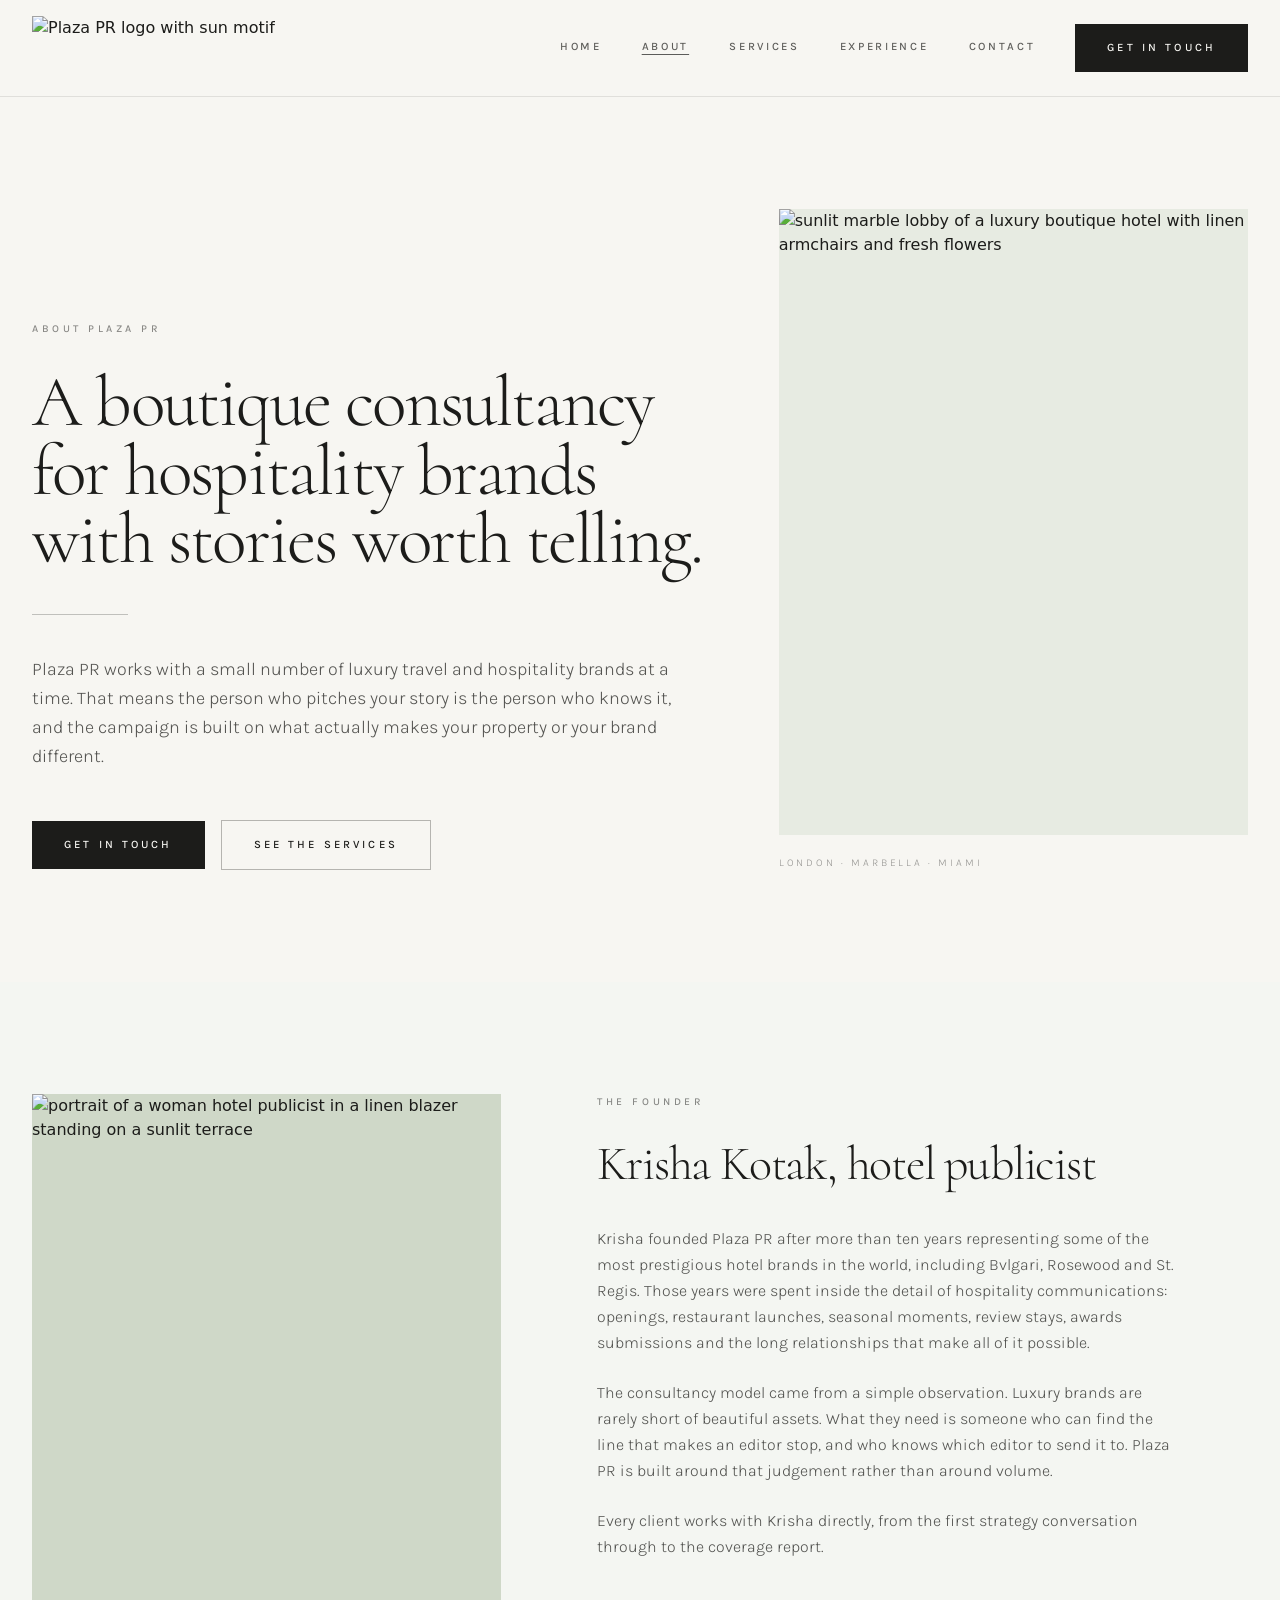
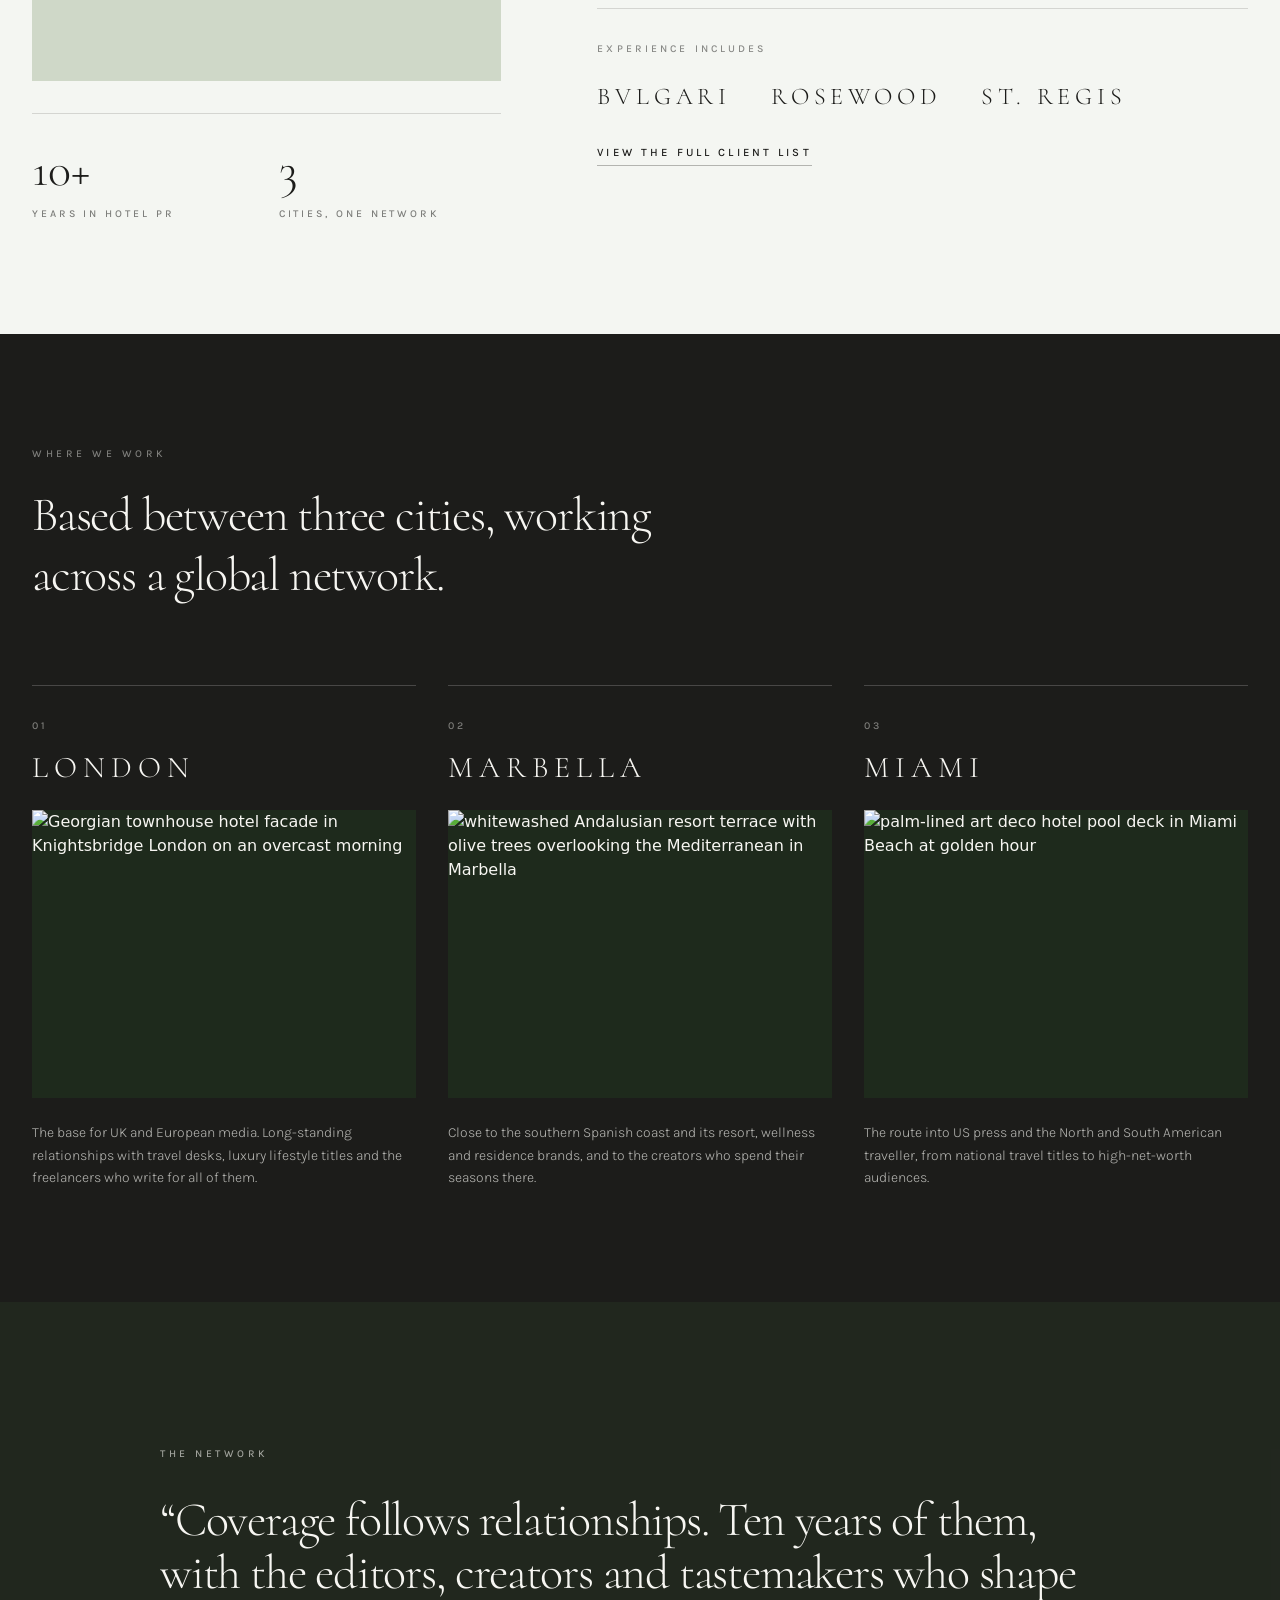
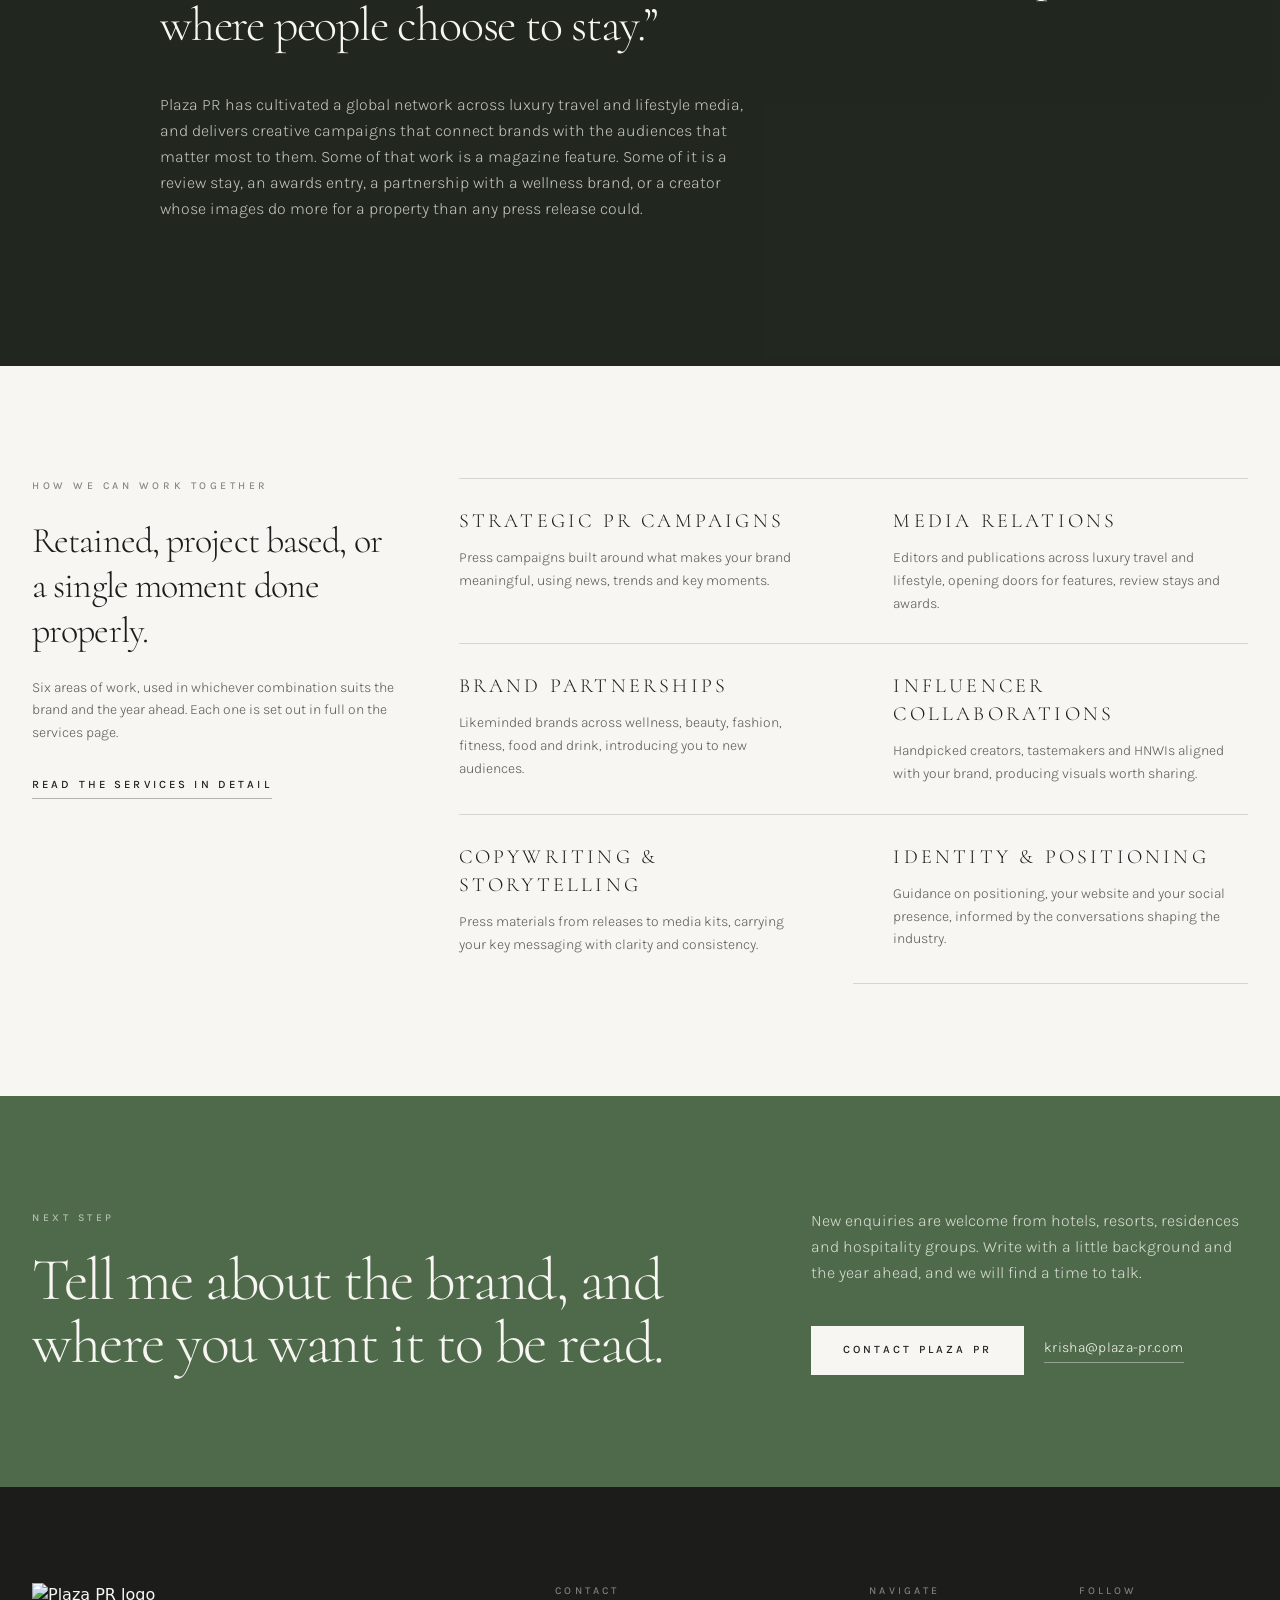
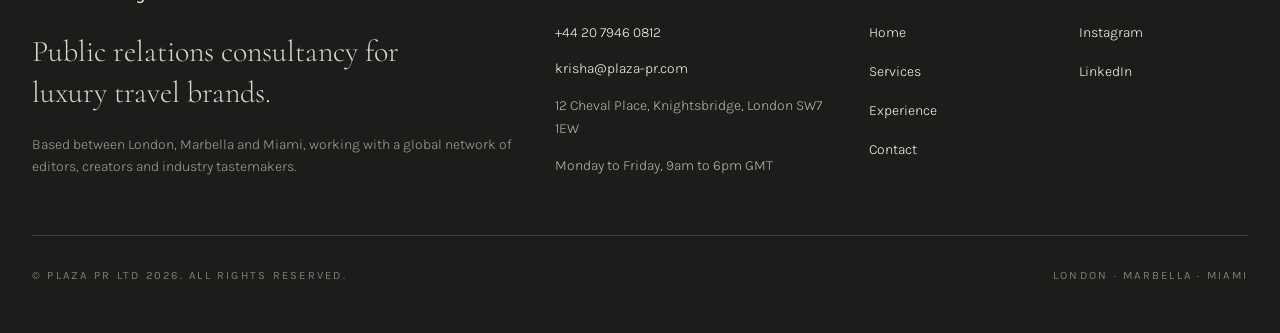
==== commit d624f636: "Site-wide edit via the Tibly widget" ====
--- a/about.html
+++ b/about.html
@@ -18,12 +18,12 @@
 <style>@media (prefers-reduced-motion:no-preference){.tibly-fx{opacity:0;transform:translateY(24px);transition:opacity .7s ease,transform .7s ease}.tibly-fx.tibly-fx-in{opacity:1;transform:none}}</style>
 <script>addEventListener('DOMContentLoaded',function(){if(!('IntersectionObserver' in window))return;var io=new IntersectionObserver(function(es){es.forEach(function(en){if(en.isIntersecting){en.target.classList.add('tibly-fx-in');io.unobserve(en.target)}})},{rootMargin:'0px 0px -8% 0px'});document.querySelectorAll('section[data-block] > *').forEach(function(el){if(el.getBoundingClientRect().top>innerHeight){el.classList.add('tibly-fx');io.observe(el)}})});</script>
 
-<link rel="icon" href="https://br-winter-boat-ajcnusyq.storage.c-3.us-east-2.aws.neon.tech/tibly-site-media/sites/aaf93a59-c370-4fb4-8441-7b70f252e25b/9d962dd4433d9e4f5c178da511592b84.png"/>
+<link rel="icon" href="https://br-winter-boat-ajcnusyq.storage.c-3.us-east-2.aws.neon.tech/tibly-site-media/sites/aaf93a59-c370-4fb4-8441-7b70f252e25b/45b0decb63099bc023d84bb47139a93f.png"/>
 <style>.tibly-ba{position:relative;overflow:hidden;--ba:50%;cursor:ew-resize;touch-action:pan-y;user-select:none;-webkit-user-select:none}.tibly-ba>img{display:block;width:100%;height:100%;object-fit:cover}.tibly-ba .tibly-ba-before{position:absolute;inset:0;clip-path:inset(0 calc(100% - var(--ba)) 0 0)}.tibly-ba .tibly-ba-before img{display:block;width:100%;height:100%;object-fit:cover}.tibly-ba::after{content:'';position:absolute;top:0;bottom:0;left:var(--ba);width:2px;margin-left:-1px;background:#fff;box-shadow:0 0 6px rgba(0,0,0,.55);pointer-events:none;z-index:1}.tibly-ba::before{content:'';position:absolute;top:50%;left:var(--ba);width:44px;height:44px;transform:translate(-50%,-50%);border-radius:9999px;background:rgba(0,0,0,.75) url("data:image/svg+xml,%3Csvg%20xmlns='http://www.w3.org/2000/svg'%20viewBox='0%200%2024%2024'%20fill='%23fff'%3E%3Cpath%20d='M9%206l-6%206%206%206zM15%206l6%206-6%206z'/%3E%3C/svg%3E") center/22px 22px no-repeat;border:2px solid #fff;box-shadow:0 2px 8px rgba(0,0,0,.4);pointer-events:none;z-index:1}.tibly-ba input[type=range]{position:absolute;inset:0;width:100%;height:100%;margin:0;opacity:0;pointer-events:none;-webkit-appearance:none;appearance:none;z-index:2}[data-lightbox]{cursor:zoom-in}.tibly-lb{position:fixed;inset:0;z-index:9999;background:rgba(0,0,0,.92);display:flex;align-items:center;justify-content:center;cursor:zoom-out;padding:24px}.tibly-lb img{max-width:100%;max-height:100%;object-fit:contain}</style>
 <script>document.addEventListener('input',function(e){var t=e.target;if(!t||t.type!=='range')return;var c=t.closest&&t.closest('.tibly-ba');if(c)c.style.setProperty('--ba',t.value+'%')});document.addEventListener('pointerdown',function(e){var c=e.target.closest&&e.target.closest('.tibly-ba');if(!c||e.button>0)return;e.preventDefault();var inp=c.querySelector('input[type=range]');var set=function(x){var r=c.getBoundingClientRect();if(!r.width)return;var p=Math.max(0,Math.min(100,(x-r.left)*100/r.width));c.style.setProperty('--ba',p+'%');if(inp)inp.value=Math.round(p)};set(e.clientX);var mv=function(ev){set(ev.clientX)};var up=function(){document.removeEventListener('pointermove',mv);document.removeEventListener('pointerup',up);document.removeEventListener('pointercancel',up)};document.addEventListener('pointermove',mv);document.addEventListener('pointerup',up);document.addEventListener('pointercancel',up)});document.addEventListener('click',function(e){var im=e.target.closest&&e.target.closest('[data-lightbox]');if(!im||!(im.currentSrc||im.src))return;e.preventDefault();var o=document.createElement('div');o.className='tibly-lb';var big=document.createElement('img');big.src=im.currentSrc||im.src;big.alt=im.alt||'';o.appendChild(big);o.addEventListener('click',function(){o.remove()});document.addEventListener('keydown',function esc(ev){if(ev.key==='Escape'){o.remove();document.removeEventListener('keydown',esc)}});document.body.appendChild(o)});document.addEventListener('click',function(e){var x=e.target.closest&&e.target.closest('[data-announce-close]');if(!x)return;var b=x.closest('[data-announce]');if(b){b.style.display='none';try{sessionStorage.setItem('tibly-announce','1')}catch(_){}}});addEventListener('DOMContentLoaded',function(){try{if(sessionStorage.getItem('tibly-announce')==='1'){var b=document.querySelector('[data-announce]');if(b)b.style.display='none'}}catch(_){}if('IntersectionObserver' in window&&!matchMedia('(prefers-reduced-motion:reduce)').matches){var els=document.querySelectorAll('[data-count]');if(els.length){var io=new IntersectionObserver(function(es){es.forEach(function(en){if(!en.isIntersecting)return;io.unobserve(en.target);var el=en.target,s=el.textContent||'',m=s.match(/[\d,]*\d(?:\.\d+)?/);if(!m)return;var raw=m[0],num=parseFloat(raw.replace(/,/g,''));if(!isFinite(num))return;var pre=s.slice(0,m.index),post=s.slice(m.index+raw.length),grp=raw.indexOf(',')>=0,dec=(raw.split('.')[1]||'').length,t0=performance.now();requestAnimationFrame(function tick(now){var p=Math.min((now-t0)/1400,1);p=1-Math.pow(1-p,3);var v=(num*p).toFixed(dec);if(grp)v=Number(v).toLocaleString('en-US',{minimumFractionDigits:dec});el.textContent=pre+v+post;if(p<1)requestAnimationFrame(tick)})})},{rootMargin:'0px 0px -10% 0px'});els.forEach(function(el){io.observe(el)})}}var badge=document.querySelector('[data-tibly-open]');if(badge){var src=document.querySelector('[data-tibly-field="hours"]');var txt=(src&&src.textContent||'').toLowerCase();var days=['sun','mon','tue','wed','thu','fri','sat'];var toMin=function(h,mm,ap){h=+h;mm=+(mm||0);if(ap==='pm'&&h!==12)h+=12;if(ap==='am'&&h===12)h=0;return h*60+mm};var spans=[];var re=/(sun|mon|tue|wed|thu|fri|sat|daily|every ?day)[a-z]*\s*(?:[-\u2013\u2014]\s*(sun|mon|tue|wed|thu|fri|sat)[a-z]*)?\s*:?\s*(\d{1,2})(?::(\d{2}))?\s*(am|pm)?\s*[-\u2013\u2014]\s*(\d{1,2})(?::(\d{2}))?\s*(am|pm)?/g,mm;while((mm=re.exec(txt))){var d1=mm[1].slice(0,3),d2=mm[2],ap1=mm[5]||(mm[8]==='pm'&&+mm[3]<=+mm[6]?'am':mm[8]),o=toMin(mm[3],mm[4],ap1),c=toMin(mm[6],mm[7],mm[8]);var from=d1==='dai'||d1==='eve'?0:days.indexOf(d1),to=d2?days.indexOf(d2.slice(0,3)):(d1==='dai'||d1==='eve'?6:from);if(from<0)continue;for(var d=from;;d=(d+1)%7){spans.push([d,o,c]);if(d===to)break}}if(spans.length){var now=new Date(),cur=now.getDay(),min=now.getHours()*60+now.getMinutes();var open=spans.some(function(s){return s[0]===cur&&min>=s[1]&&min<s[2]});badge.textContent=open?(badge.getAttribute('data-open-text')||'Open now'):(badge.getAttribute('data-closed-text')||'Closed now');badge.setAttribute('data-state',open?'open':'closed');badge.hidden=false}}});</script>
 <style>header a[aria-current="page"]:not(:has(img,svg)){text-decoration:underline;text-underline-offset:4px;text-decoration-thickness:1px}</style>
 <style>#nav-open~[class*="peer-checked:"][class*="fixed"]{min-height:100vh;min-height:100dvh}@media (prefers-reduced-motion:no-preference){label[for="nav-open"] span{transition:transform .3s ease,opacity .2s ease}header:has(#nav-open:checked) label[for="nav-open"]:not([aria-label="Close" i]) span:not(:has(span)):nth-of-type(1){transform:translateY(8px) rotate(45deg)}header:has(#nav-open:checked) label[for="nav-open"]:not([aria-label="Close" i]) span:not(:has(span)):nth-of-type(2){opacity:0}header:has(#nav-open:checked) label[for="nav-open"]:not([aria-label="Close" i]) span:not(:has(span)):nth-of-type(3){transform:translateY(-8px) rotate(-45deg)}#nav-open:checked~[class*="peer-checked:"]{animation:tibly-nav-in .25s ease}#nav-open:checked~[class*="peer-checked:"] label[for="nav-open"]{display:inline-block;animation:tibly-x-in .35s ease}@keyframes tibly-nav-in{from{opacity:0;transform:translateY(10px)}}@keyframes tibly-x-in{from{opacity:0;transform:rotate(-90deg) scale(.6)}}}</style>
-<link rel="stylesheet" href="/styles.css?v=3af860e8"/>
+<link rel="stylesheet" href="/styles.css?v=43b3ddfb"/>
 </head>
 <body>
 <!-- block:header -->
@@ -310,7 +310,7 @@
     <div class="grid grid-cols-1 gap-12 border-b border-surface/15 pb-14 md:grid-cols-12 md:gap-10">
       <div class="md:col-span-5">
         <div class="flex items-center gap-3">
-          <img src="https://br-winter-boat-ajcnusyq.storage.c-3.us-east-2.aws.neon.tech/tibly-site-media/sites/aaf93a59-c370-4fb4-8441-7b70f252e25b/7b089388a3a662c0dc9be8d6db61c19e.png" alt="Plaza PR" class="h-11 w-11 rounded-none object-cover"/>
+          <img src="https://br-winter-boat-ajcnusyq.storage.c-3.us-east-2.aws.neon.tech/tibly-site-media/sites/aaf93a59-c370-4fb4-8441-7b70f252e25b/f693c34358426ca52749781e7df3be63.png" alt="Plaza PR logo" loading="lazy" class="h-auto w-28 max-w-full object-contain md:w-32"/>
           
         </div>
         <p class="mt-6 max-w-sm font-display text-2xl font-light leading-snug text-surface/85 md:text-3xl">
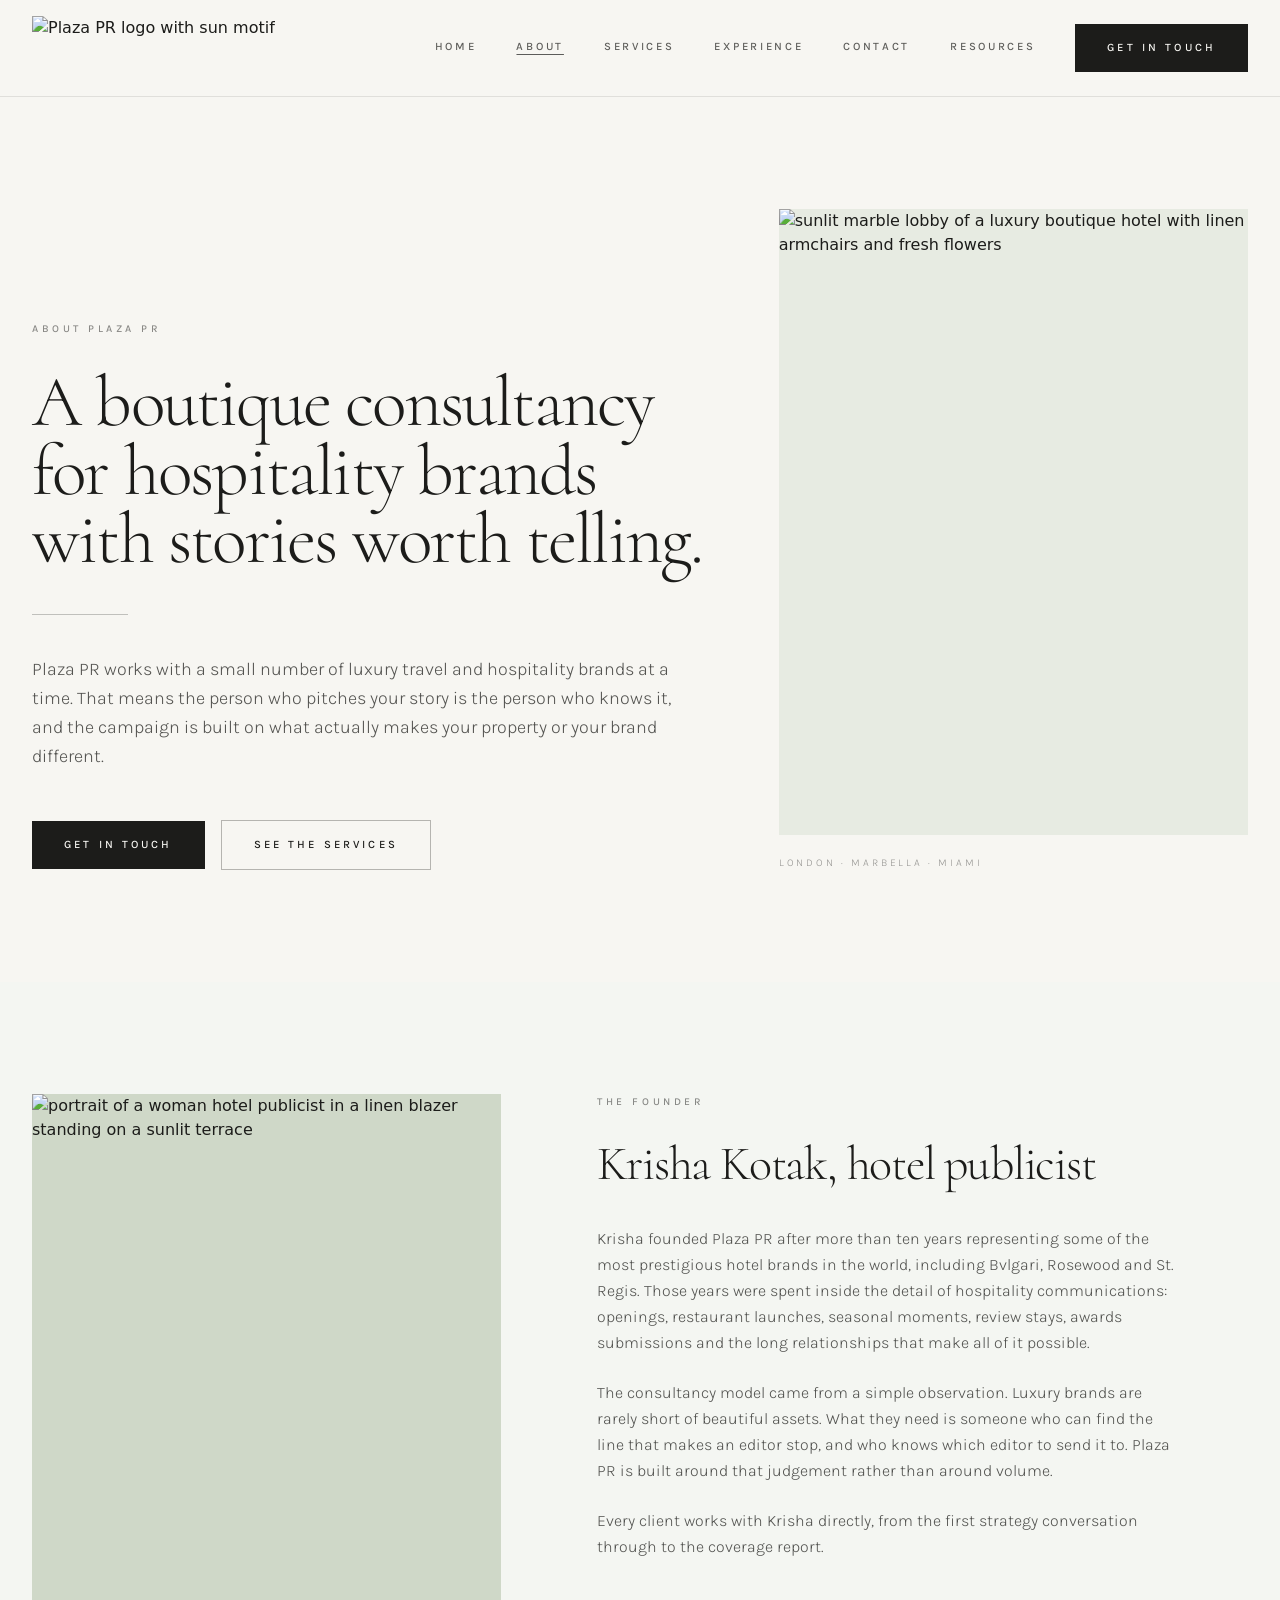
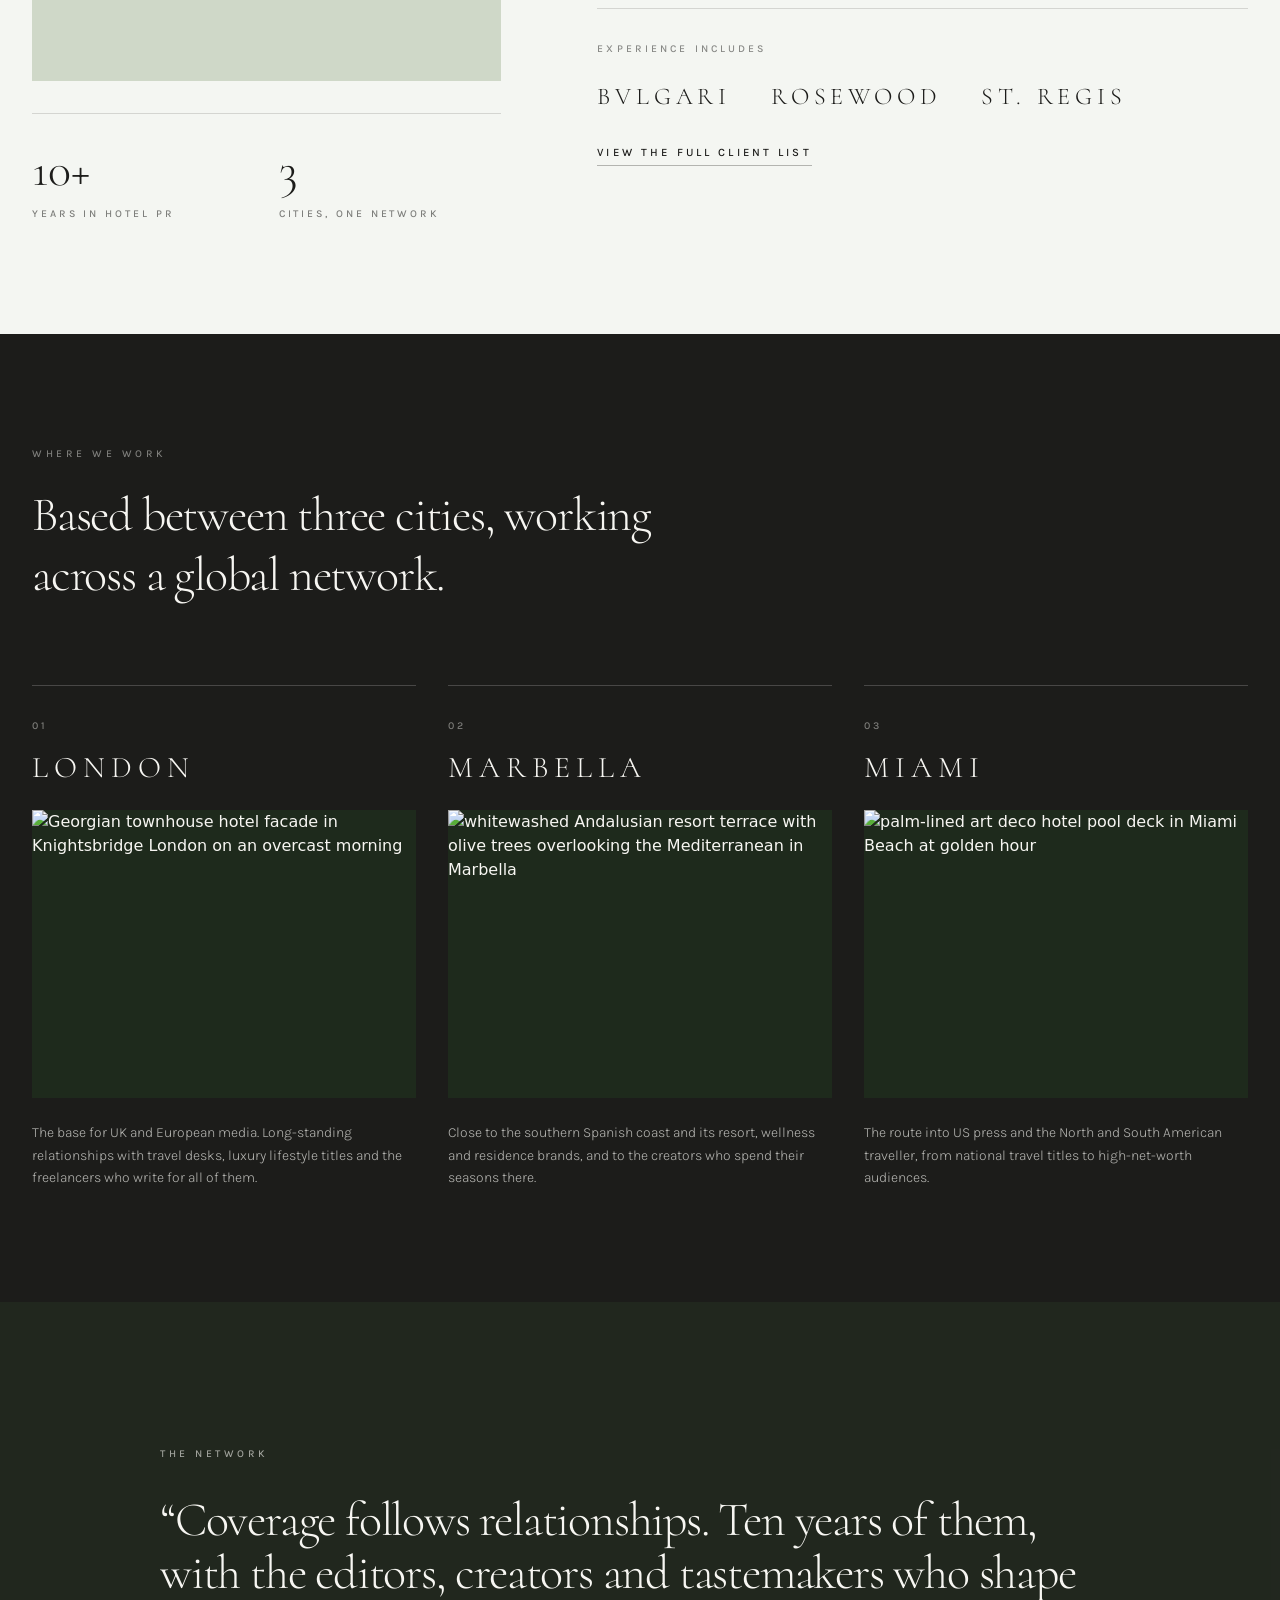
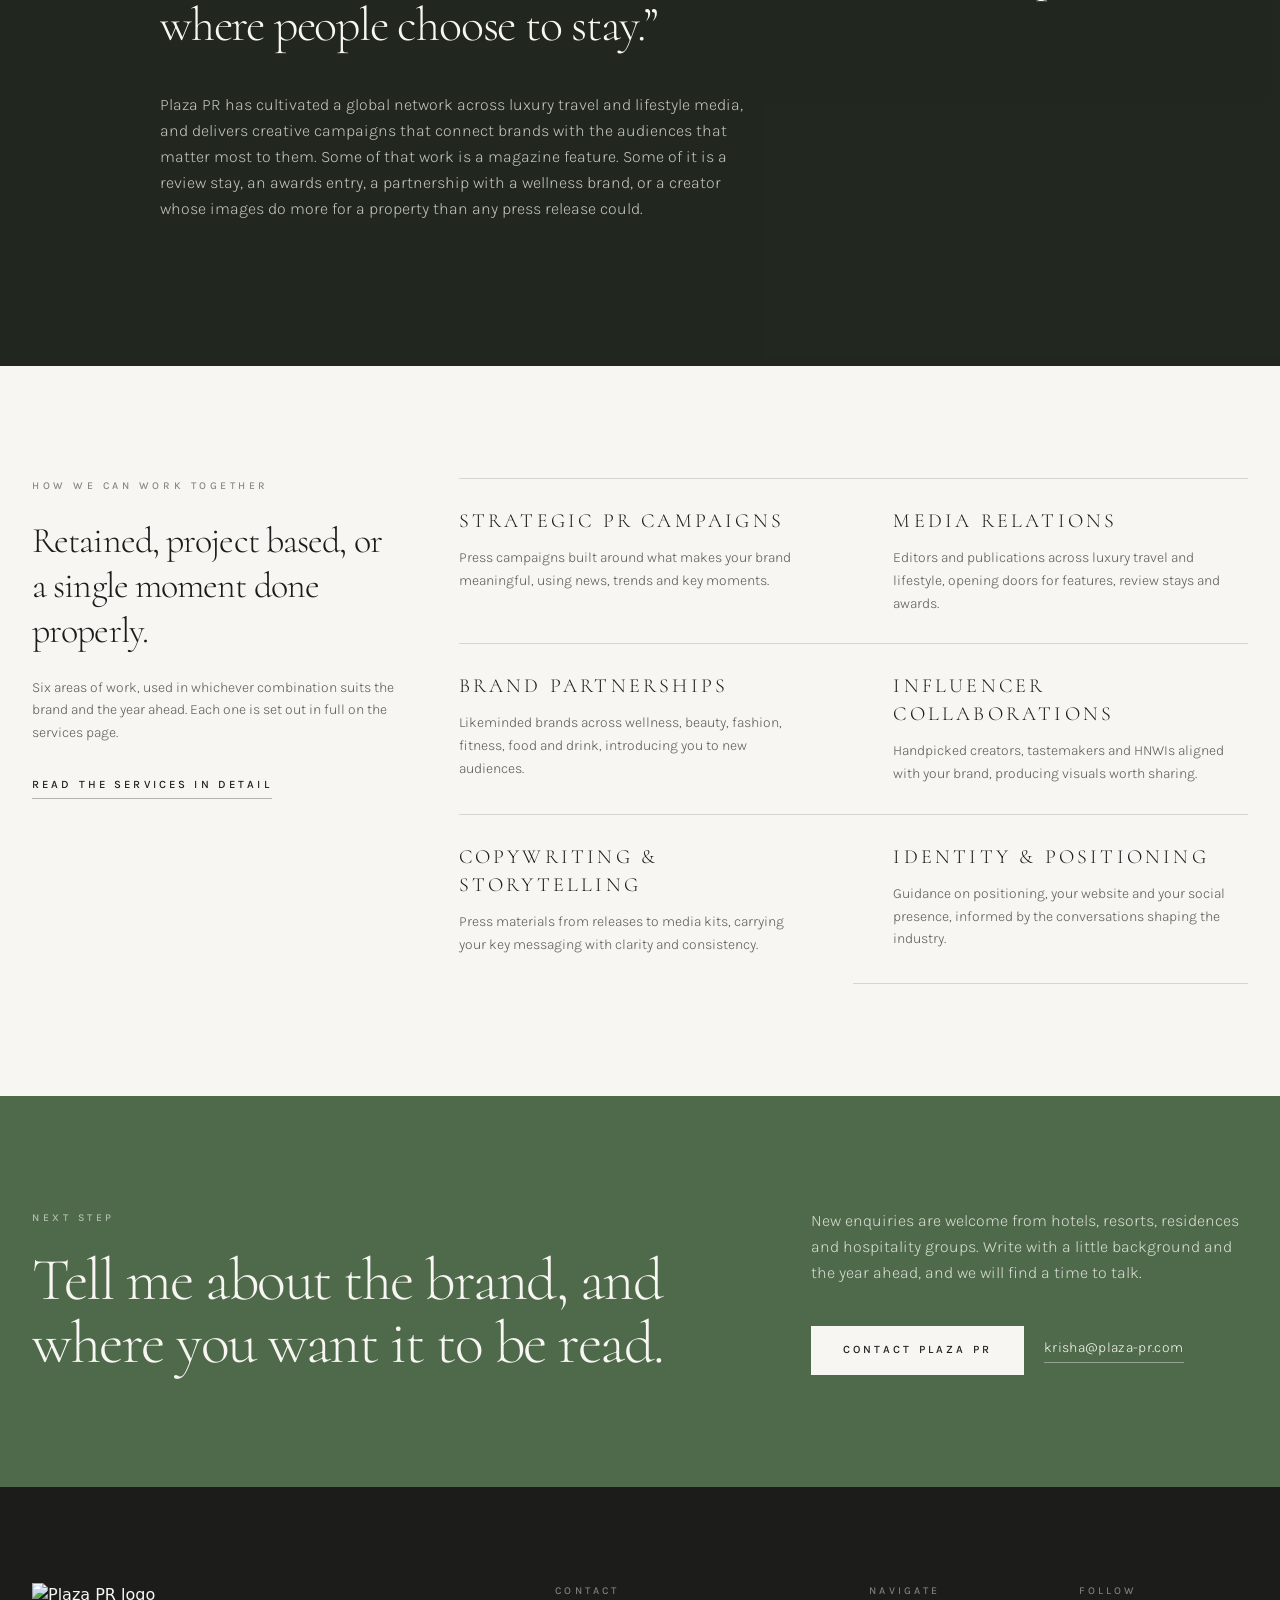
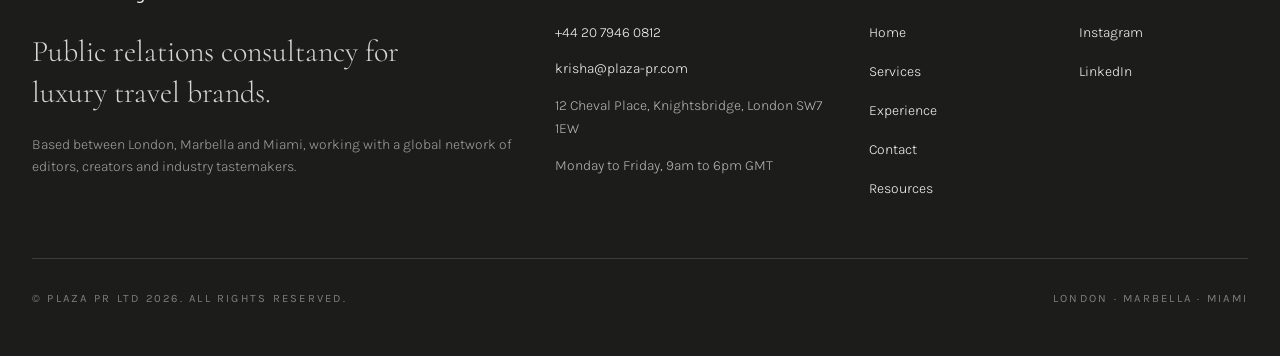
==== commit a0389778: "Update the site via Tibly" ====
--- a/about.html
+++ b/about.html
@@ -23,7 +23,7 @@
 <script>document.addEventListener('input',function(e){var t=e.target;if(!t||t.type!=='range')return;var c=t.closest&&t.closest('.tibly-ba');if(c)c.style.setProperty('--ba',t.value+'%')});document.addEventListener('pointerdown',function(e){var c=e.target.closest&&e.target.closest('.tibly-ba');if(!c||e.button>0)return;e.preventDefault();var inp=c.querySelector('input[type=range]');var set=function(x){var r=c.getBoundingClientRect();if(!r.width)return;var p=Math.max(0,Math.min(100,(x-r.left)*100/r.width));c.style.setProperty('--ba',p+'%');if(inp)inp.value=Math.round(p)};set(e.clientX);var mv=function(ev){set(ev.clientX)};var up=function(){document.removeEventListener('pointermove',mv);document.removeEventListener('pointerup',up);document.removeEventListener('pointercancel',up)};document.addEventListener('pointermove',mv);document.addEventListener('pointerup',up);document.addEventListener('pointercancel',up)});document.addEventListener('click',function(e){var im=e.target.closest&&e.target.closest('[data-lightbox]');if(!im||!(im.currentSrc||im.src))return;e.preventDefault();var o=document.createElement('div');o.className='tibly-lb';var big=document.createElement('img');big.src=im.currentSrc||im.src;big.alt=im.alt||'';o.appendChild(big);o.addEventListener('click',function(){o.remove()});document.addEventListener('keydown',function esc(ev){if(ev.key==='Escape'){o.remove();document.removeEventListener('keydown',esc)}});document.body.appendChild(o)});document.addEventListener('click',function(e){var x=e.target.closest&&e.target.closest('[data-announce-close]');if(!x)return;var b=x.closest('[data-announce]');if(b){b.style.display='none';try{sessionStorage.setItem('tibly-announce','1')}catch(_){}}});addEventListener('DOMContentLoaded',function(){try{if(sessionStorage.getItem('tibly-announce')==='1'){var b=document.querySelector('[data-announce]');if(b)b.style.display='none'}}catch(_){}if('IntersectionObserver' in window&&!matchMedia('(prefers-reduced-motion:reduce)').matches){var els=document.querySelectorAll('[data-count]');if(els.length){var io=new IntersectionObserver(function(es){es.forEach(function(en){if(!en.isIntersecting)return;io.unobserve(en.target);var el=en.target,s=el.textContent||'',m=s.match(/[\d,]*\d(?:\.\d+)?/);if(!m)return;var raw=m[0],num=parseFloat(raw.replace(/,/g,''));if(!isFinite(num))return;var pre=s.slice(0,m.index),post=s.slice(m.index+raw.length),grp=raw.indexOf(',')>=0,dec=(raw.split('.')[1]||'').length,t0=performance.now();requestAnimationFrame(function tick(now){var p=Math.min((now-t0)/1400,1);p=1-Math.pow(1-p,3);var v=(num*p).toFixed(dec);if(grp)v=Number(v).toLocaleString('en-US',{minimumFractionDigits:dec});el.textContent=pre+v+post;if(p<1)requestAnimationFrame(tick)})})},{rootMargin:'0px 0px -10% 0px'});els.forEach(function(el){io.observe(el)})}}var badge=document.querySelector('[data-tibly-open]');if(badge){var src=document.querySelector('[data-tibly-field="hours"]');var txt=(src&&src.textContent||'').toLowerCase();var days=['sun','mon','tue','wed','thu','fri','sat'];var toMin=function(h,mm,ap){h=+h;mm=+(mm||0);if(ap==='pm'&&h!==12)h+=12;if(ap==='am'&&h===12)h=0;return h*60+mm};var spans=[];var re=/(sun|mon|tue|wed|thu|fri|sat|daily|every ?day)[a-z]*\s*(?:[-\u2013\u2014]\s*(sun|mon|tue|wed|thu|fri|sat)[a-z]*)?\s*:?\s*(\d{1,2})(?::(\d{2}))?\s*(am|pm)?\s*[-\u2013\u2014]\s*(\d{1,2})(?::(\d{2}))?\s*(am|pm)?/g,mm;while((mm=re.exec(txt))){var d1=mm[1].slice(0,3),d2=mm[2],ap1=mm[5]||(mm[8]==='pm'&&+mm[3]<=+mm[6]?'am':mm[8]),o=toMin(mm[3],mm[4],ap1),c=toMin(mm[6],mm[7],mm[8]);var from=d1==='dai'||d1==='eve'?0:days.indexOf(d1),to=d2?days.indexOf(d2.slice(0,3)):(d1==='dai'||d1==='eve'?6:from);if(from<0)continue;for(var d=from;;d=(d+1)%7){spans.push([d,o,c]);if(d===to)break}}if(spans.length){var now=new Date(),cur=now.getDay(),min=now.getHours()*60+now.getMinutes();var open=spans.some(function(s){return s[0]===cur&&min>=s[1]&&min<s[2]});badge.textContent=open?(badge.getAttribute('data-open-text')||'Open now'):(badge.getAttribute('data-closed-text')||'Closed now');badge.setAttribute('data-state',open?'open':'closed');badge.hidden=false}}});</script>
 <style>header a[aria-current="page"]:not(:has(img,svg)){text-decoration:underline;text-underline-offset:4px;text-decoration-thickness:1px}</style>
 <style>#nav-open~[class*="peer-checked:"][class*="fixed"]{min-height:100vh;min-height:100dvh}@media (prefers-reduced-motion:no-preference){label[for="nav-open"] span{transition:transform .3s ease,opacity .2s ease}header:has(#nav-open:checked) label[for="nav-open"]:not([aria-label="Close" i]) span:not(:has(span)):nth-of-type(1){transform:translateY(8px) rotate(45deg)}header:has(#nav-open:checked) label[for="nav-open"]:not([aria-label="Close" i]) span:not(:has(span)):nth-of-type(2){opacity:0}header:has(#nav-open:checked) label[for="nav-open"]:not([aria-label="Close" i]) span:not(:has(span)):nth-of-type(3){transform:translateY(-8px) rotate(-45deg)}#nav-open:checked~[class*="peer-checked:"]{animation:tibly-nav-in .25s ease}#nav-open:checked~[class*="peer-checked:"] label[for="nav-open"]{display:inline-block;animation:tibly-x-in .35s ease}@keyframes tibly-nav-in{from{opacity:0;transform:translateY(10px)}}@keyframes tibly-x-in{from{opacity:0;transform:rotate(-90deg) scale(.6)}}}</style>
-<link rel="stylesheet" href="/styles.css?v=43b3ddfb"/>
+<link rel="stylesheet" href="/styles.css?v=517bdea2"/>
 </head>
 <body>
 <!-- block:header -->
@@ -42,7 +42,7 @@
         <a class="border-b border-transparent font-body text-[0.7rem] font-medium uppercase tracking-[0.24em] text-ink/70 transition-colors duration-300 hover:border-ink hover:text-ink" href="/services">Services</a>
         <a class="border-b border-transparent font-body text-[0.7rem] font-medium uppercase tracking-[0.24em] text-ink/70 transition-colors duration-300 hover:border-ink hover:text-ink" href="/experience">Experience</a>
         <a class="border-b border-transparent font-body text-[0.7rem] font-medium uppercase tracking-[0.24em] text-ink/70 transition-colors duration-300 hover:border-ink hover:text-ink" href="/contact">Contact</a>
-        
+      <a class="border-b border-transparent font-body text-[0.7rem] font-medium uppercase tracking-[0.24em] text-ink/70 transition-colors duration-300 hover:border-ink hover:text-ink" href="/resources">Resources</a>
       <a class="btn" href="/contact">Get in touch</a>
       </nav>
 
@@ -56,7 +56,7 @@
     <div class="hidden peer-checked:flex md:hidden fixed inset-0 z-50 flex-col bg-surface text-ink">
       <div class="flex items-center justify-between px-5 py-4">
         <a class="flex items-center gap-3" href="/">
-          <img src="https://br-winter-boat-ajcnusyq.storage.c-3.us-east-2.aws.neon.tech/tibly-site-media/sites/aaf93a59-c370-4fb4-8441-7b70f252e25b/dacf057e1caa829329518128a3bb3bd3.webp" alt="Plaza PR logo with sun motif" class="h-10 w-auto object-contain"/>
+          <img src="https://br-winter-boat-ajcnusyq.storage.c-3.us-east-2.aws.neon.tech/tibly-site-media/sites/aaf93a59-c370-4fb4-8441-7b70f252e25b/dacf057e1caa829329518128a3bb3bd3.webp" alt="Plaza PR logo with sun motif" class="h-14 w-auto shrink-0 object-contain" style="max-width:100%" data-tibly-styled="0462843f-253f-46ff-89de-3c9d6fdee286"/>
         </a>
         <label for="nav-open" aria-label="Close" class="cursor-pointer p-2 -mr-2">
           <svg viewBox="0 0 24 24" class="h-6 w-6" fill="none" stroke="currentColor" stroke-width="1"><path d="M5 5l14 14M19 5L5 19"></path></svg>
@@ -69,6 +69,7 @@
         <a class="font-display text-4xl font-light tracking-tight" href="/services">Services</a>
         <a class="font-display text-4xl font-light tracking-tight" href="/experience">Experience</a>
         <a class="font-display text-4xl font-light tracking-tight" href="/contact">Contact</a>
+      <a class="font-display text-4xl font-light tracking-tight" href="/resources">Resources</a>
       </nav>
 
       <div class="border-t border-ink/10 px-5 py-6">
@@ -350,6 +351,7 @@
           <a class="w-fit border-b border-transparent pb-0.5 transition-colors duration-300 hover:border-surface/60" href="/services">Services</a>
           <a class="w-fit border-b border-transparent pb-0.5 transition-colors duration-300 hover:border-surface/60" href="/experience">Experience</a>
           <a class="w-fit border-b border-transparent pb-0.5 transition-colors duration-300 hover:border-surface/60" href="/contact">Contact</a>
+      <a class="w-fit border-b border-transparent pb-0.5 transition-colors duration-300 hover:border-surface/60" href="/resources">Resources</a>
         </nav>
       </div>
 
@@ -368,7 +370,7 @@
     </div>
   </div>
 
-  <div class="md:hidden fixed bottom-0 inset-x-0 z-40 border-t border-brand-800 bg-brand-600">
+  <div class="md:hidden fixed bottom-0 inset-x-0 z-30 border-t border-brand-800 bg-brand-600">
     <a class="flex w-full items-center justify-center px-5 py-4 font-body text-[0.75rem] font-medium uppercase tracking-[0.28em] text-surface transition-colors duration-300 active:bg-brand-700" href="tel:+442079460812">
       Call <span class="ml-2" data-tibly-field="phone">+44 20 7946 0812</span>
     </a>
--- a/styles.css
+++ b/styles.css
@@ -1,2 +1,2 @@
 /*! tailwindcss v4.3.2 | MIT License | https://tailwindcss.com */
-@layer properties{@supports (((-webkit-hyphens:none)) and (not (margin-trim:inline))) or ((-moz-orient:inline) and (not (color:rgb(from red r g b)))){*,:before,:after,::backdrop{--tw-space-y-reverse:0;--tw-divide-y-reverse:0;--tw-border-style:solid;--tw-gradient-position:initial;--tw-gradient-from:#0000;--tw-gradient-via:#0000;--tw-gradient-to:#0000;--tw-gradient-stops:initial;--tw-gradient-via-stops:initial;--tw-gradient-from-position:0%;--tw-gradient-via-position:50%;--tw-gradient-to-position:100%;--tw-leading:initial;--tw-font-weight:initial;--tw-tracking:initial;--tw-duration:initial;--tw-scale-x:1;--tw-scale-y:1;--tw-scale-z:1;--tw-outline-style:solid}}}@layer theme{:root,:host{--font-sans:ui-sans-serif, system-ui, sans-serif, "Apple Color Emoji", "Segoe UI Emoji", "Segoe UI Symbol", "Noto Color Emoji";--font-mono:ui-monospace, SFMono-Regular, Menlo, Monaco, Consolas, "Liberation Mono", "Courier New", monospace;--color-white:#fff;--spacing:.25rem;--container-xs:20rem;--container-sm:24rem;--container-md:28rem;--container-xl:36rem;--container-2xl:42rem;--container-4xl:56rem;--container-5xl:64rem;--container-7xl:80rem;--text-xs:.75rem;--text-xs--line-height:calc(1 / .75);--text-sm:.875rem;--text-sm--line-height:calc(1.25 / .875);--text-base:1rem;--text-base--line-height:calc(1.5 / 1);--text-lg:1.125rem;--text-lg--line-height:calc(1.75 / 1.125);--text-xl:1.25rem;--text-xl--line-height:calc(1.75 / 1.25);--text-2xl:1.5rem;--text-2xl--line-height:calc(2 / 1.5);--text-3xl:1.875rem;--text-3xl--line-height:calc(2.25 / 1.875);--text-4xl:2.25rem;--text-4xl--line-height:calc(2.5 / 2.25);--text-5xl:3rem;--text-5xl--line-height:1;--text-6xl:3.75rem;--text-6xl--line-height:1;--text-7xl:4.5rem;--text-7xl--line-height:1;--text-8xl:6rem;--text-8xl--line-height:1;--font-weight-light:300;--font-weight-medium:500;--tracking-tight:-.025em;--tracking-wide:.025em;--leading-tight:1.25;--leading-snug:1.375;--leading-relaxed:1.625;--radius-xs:0px;--radius-sm:0px;--radius-md:0px;--radius-lg:0px;--radius-xl:0px;--radius-2xl:0px;--radius-3xl:0px;--radius-4xl:0px;--aspect-video:16 / 9;--default-transition-duration:.15s;--default-transition-timing-function:cubic-bezier(.4, 0, .2, 1);--default-font-family:var(--font-sans);--default-mono-font-family:var(--font-mono);--radius-DEFAULT:0px;--color-brand-50:#f4f6f2;--color-brand-100:#e7ebe2;--color-brand-200:#cfd8c8;--color-brand-300:#b0bfa6;--color-brand-400:#8aa080;--color-brand-500:#6b8764;--color-brand-600:#4f6a4a;--color-brand-700:#3f553b;--color-brand-800:#2c3c29;--color-brand-900:#1e2a1c;--color-surface:#f7f6f2;--color-ink:#1c1c1a;--font-display:"Cormorant", ui-serif, Georgia, serif;--font-body:"Karla", ui-sans-serif, system-ui, sans-serif;--radius-none:0px;--animate-marquee:marquee 30s linear infinite;--animate-kenburns:kenburns 18s ease-in-out infinite alternate;--animate-float:float 6s ease-in-out infinite;--animate-pulse-soft:pulse-soft 4s ease-in-out infinite;--animate-spin-slow:spin-slow 24s linear infinite}}@layer base{*,:after,:before,::backdrop{box-sizing:border-box;border:0 solid;margin:0;padding:0}::file-selector-button{box-sizing:border-box;border:0 solid;margin:0;padding:0}html,:host{-webkit-text-size-adjust:100%;tab-size:4;line-height:1.5;font-family:var(--default-font-family,ui-sans-serif, system-ui, sans-serif, "Apple Color Emoji", "Segoe UI Emoji", "Segoe UI Symbol", "Noto Color Emoji");font-feature-settings:var(--default-font-feature-settings,normal);font-variation-settings:var(--default-font-variation-settings,normal);-webkit-tap-highlight-color:transparent}hr{height:0;color:inherit;border-top-width:1px}abbr:where([title]){-webkit-text-decoration:underline dotted;text-decoration:underline dotted}h1,h2,h3,h4,h5,h6{font-size:inherit;font-weight:inherit}a{color:inherit;-webkit-text-decoration:inherit;-webkit-text-decoration:inherit;-webkit-text-decoration:inherit;text-decoration:inherit}b,strong{font-weight:bolder}code,kbd,samp,pre{font-family:var(--default-mono-font-family,ui-monospace, SFMono-Regular, Menlo, Monaco, Consolas, "Liberation Mono", "Courier New", monospace);font-feature-settings:var(--default-mono-font-feature-settings,normal);font-variation-settings:var(--default-mono-font-variation-settings,normal);font-size:1em}small{font-size:80%}sub,sup{vertical-align:baseline;font-size:75%;line-height:0;position:relative}sub{bottom:-.25em}sup{top:-.5em}table{text-indent:0;border-color:inherit;border-collapse:collapse}:-moz-focusring{outline:auto}progress{vertical-align:baseline}summary{display:list-item}ol,ul,menu{list-style:none}img,svg,video,canvas,audio,iframe,embed,object{vertical-align:middle;display:block}img,video{max-width:100%;height:auto}button,input,select,optgroup,textarea{font:inherit;font-feature-settings:inherit;font-variation-settings:inherit;letter-spacing:inherit;color:inherit;opacity:1;background-color:#0000;border-radius:0}::file-selector-button{font:inherit;font-feature-settings:inherit;font-variation-settings:inherit;letter-spacing:inherit;color:inherit;opacity:1;background-color:#0000;border-radius:0}:where(select:is([multiple],[size])) optgroup{font-weight:bolder}:where(select:is([multiple],[size])) optgroup option{padding-inline-start:20px}::file-selector-button{margin-inline-end:4px}::placeholder{opacity:1}@supports (not ((-webkit-appearance:-apple-pay-button))) or (contain-intrinsic-size:1px){::placeholder{color:currentColor}@supports (color:color-mix(in lab, red, red)){::placeholder{color:color-mix(in oklab, currentcolor 50%, transparent)}}}textarea{resize:vertical}::-webkit-search-decoration{-webkit-appearance:none}::-webkit-date-and-time-value{min-height:1lh;text-align:inherit}::-webkit-datetime-edit{display:inline-flex}::-webkit-datetime-edit-fields-wrapper{padding:0}::-webkit-datetime-edit{padding-block:0}::-webkit-datetime-edit-year-field{padding-block:0}::-webkit-datetime-edit-month-field{padding-block:0}::-webkit-datetime-edit-day-field{padding-block:0}::-webkit-datetime-edit-hour-field{padding-block:0}::-webkit-datetime-edit-minute-field{padding-block:0}::-webkit-datetime-edit-second-field{padding-block:0}::-webkit-datetime-edit-millisecond-field{padding-block:0}::-webkit-datetime-edit-meridiem-field{padding-block:0}::-webkit-calendar-picker-indicator{line-height:1}:-moz-ui-invalid{box-shadow:none}button,input:where([type=button],[type=reset],[type=submit]){appearance:button}::file-selector-button{appearance:button}::-webkit-inner-spin-button{height:auto}::-webkit-outer-spin-button{height:auto}[hidden]:where(:not([hidden=until-found])){display:none!important}}@layer components{.btn{justify-content:center;align-items:center;gap:calc(var(--spacing) * 2);border-radius:var(--radius-none);background-color:var(--color-ink);padding-inline:calc(var(--spacing) * 8);padding-block:calc(var(--spacing) * 4);font-family:var(--font-body);--tw-font-weight:var(--font-weight-medium);font-size:.7rem;font-weight:var(--font-weight-medium);--tw-tracking:.28em;letter-spacing:.28em;color:var(--color-surface);text-transform:uppercase;transition-property:color,background-color,border-color,outline-color,text-decoration-color,fill,stroke,--tw-gradient-from,--tw-gradient-via,--tw-gradient-to;transition-timing-function:var(--tw-ease,var(--default-transition-timing-function));transition-duration:var(--tw-duration,var(--default-transition-duration));--tw-duration:.3s;transition-duration:.3s;display:inline-flex}@media (hover:hover){.btn:hover{background-color:var(--color-brand-700)}}.btn:focus-visible{outline-style:var(--tw-outline-style);outline-offset:2px;outline-width:2px;outline-color:var(--color-ink)}.btn-secondary{justify-content:center;align-items:center;gap:calc(var(--spacing) * 2);border-radius:var(--radius-none);border-style:var(--tw-border-style);border-width:1px;border-color:#1c1c1a4d;display:inline-flex}@supports (color:color-mix(in lab, red, red)){.btn-secondary{border-color:color-mix(in oklab, var(--color-ink) 30%, transparent)}}.btn-secondary{padding-inline:calc(var(--spacing) * 8);padding-block:calc(var(--spacing) * 4);font-family:var(--font-body);--tw-font-weight:var(--font-weight-medium);font-size:.7rem;font-weight:var(--font-weight-medium);--tw-tracking:.28em;letter-spacing:.28em;color:var(--color-ink);text-transform:uppercase;transition-property:color,background-color,border-color,outline-color,text-decoration-color,fill,stroke,--tw-gradient-from,--tw-gradient-via,--tw-gradient-to;transition-timing-function:var(--tw-ease,var(--default-transition-timing-function));transition-duration:var(--tw-duration,var(--default-transition-duration));--tw-duration:.3s;background-color:#0000;transition-duration:.3s}@media (hover:hover){.btn-secondary:hover{border-color:var(--color-ink);background-color:var(--color-ink);color:var(--color-surface)}}.btn-secondary:focus-visible{outline-style:var(--tw-outline-style);outline-offset:2px;outline-width:2px;outline-color:var(--color-ink)}.card{border-radius:var(--radius-none);border-style:var(--tw-border-style);border-width:1px;border-color:#1c1c1a1a}@supports (color:color-mix(in lab, red, red)){.card{border-color:color-mix(in oklab, var(--color-ink) 10%, transparent)}}.card{padding:calc(var(--spacing) * 8);transition-property:color,background-color,border-color,outline-color,text-decoration-color,fill,stroke,--tw-gradient-from,--tw-gradient-via,--tw-gradient-to;transition-timing-function:var(--tw-ease,var(--default-transition-timing-function));transition-duration:var(--tw-duration,var(--default-transition-duration));--tw-duration:.3s;background-color:#0000;transition-duration:.3s}@media (hover:hover){.card:hover{border-color:#1c1c1a66}@supports (color:color-mix(in lab, red, red)){.card:hover{border-color:color-mix(in oklab, var(--color-ink) 40%, transparent)}}}@media (min-width:48rem){.card{padding:calc(var(--spacing) * 10)}}}@layer utilities{.pointer-events-none{pointer-events:none}.sr-only{clip-path:inset(50%);white-space:nowrap;border-width:0;width:1px;height:1px;margin:-1px;padding:0;position:absolute;overflow:hidden}.absolute{position:absolute}.fixed{position:fixed}.relative{position:relative}.sticky{position:sticky}.inset-0{inset:0}.inset-x-0{inset-inline:0}.top-0{top:0}.bottom-0{bottom:0}.isolate{isolation:isolate}.z-40{z-index:40}.z-50{z-index:50}.-mx-5{margin-inline:calc(var(--spacing) * -5)}.mx-auto{margin-inline:auto}.mt-2{margin-top:calc(var(--spacing) * 2)}.mt-3{margin-top:calc(var(--spacing) * 3)}.mt-4{margin-top:calc(var(--spacing) * 4)}.mt-5{margin-top:calc(var(--spacing) * 5)}.mt-6{margin-top:calc(var(--spacing) * 6)}.mt-7{margin-top:calc(var(--spacing) * 7)}.mt-8{margin-top:calc(var(--spacing) * 8)}.mt-9{margin-top:calc(var(--spacing) * 9)}.mt-10{margin-top:calc(var(--spacing) * 10)}.mt-12{margin-top:calc(var(--spacing) * 12)}.mt-14{margin-top:calc(var(--spacing) * 14)}.mt-16{margin-top:calc(var(--spacing) * 16)}.-mr-2{margin-right:calc(var(--spacing) * -2)}.ml-2{margin-left:calc(var(--spacing) * 2)}.ml-3{margin-left:calc(var(--spacing) * 3)}.block{display:block}.flex{display:flex}.grid{display:grid}.hidden{display:none}.inline-block{display:inline-block}.inline-flex{display:inline-flex}.table{display:table}.aspect-\[3\/4\]{aspect-ratio:3/4}.aspect-\[4\/3\]{aspect-ratio:4/3}.aspect-\[4\/5\]{aspect-ratio:4/5}.aspect-square{aspect-ratio:1}.aspect-video{aspect-ratio:var(--aspect-video)}.h-6{height:calc(var(--spacing) * 6)}.h-9{height:calc(var(--spacing) * 9)}.h-10{height:calc(var(--spacing) * 10)}.h-11{height:calc(var(--spacing) * 11)}.h-14{height:calc(var(--spacing) * 14)}.h-24{height:calc(var(--spacing) * 24)}.h-\[86svh\]{height:86svh}.h-full{height:100%}.h-px{height:1px}.min-h-\[560px\]{min-height:560px}.w-6{width:calc(var(--spacing) * 6)}.w-7{width:calc(var(--spacing) * 7)}.w-9{width:calc(var(--spacing) * 9)}.w-11{width:calc(var(--spacing) * 11)}.w-24{width:calc(var(--spacing) * 24)}.w-auto{width:auto}.w-fit{width:fit-content}.w-full{width:100%}.w-max{width:max-content}.max-w-2xl{max-width:var(--container-2xl)}.max-w-4xl{max-width:var(--container-4xl)}.max-w-5xl{max-width:var(--container-5xl)}.max-w-7xl{max-width:var(--container-7xl)}.max-w-md{max-width:var(--container-md)}.max-w-prose{max-width:65ch}.max-w-sm{max-width:var(--container-sm)}.max-w-xl{max-width:var(--container-xl)}.max-w-xs{max-width:var(--container-xs)}.flex-1{flex:1}.shrink-0{flex-shrink:0}.animate-\[logo-ticker_45s_linear_infinite\]{animation:45s linear infinite logo-ticker}.animate-kenburns{animation:var(--animate-kenburns)}.cursor-pointer{cursor:pointer}.grid-cols-1{grid-template-columns:repeat(1,minmax(0,1fr))}.grid-cols-2{grid-template-columns:repeat(2,minmax(0,1fr))}.flex-col{flex-direction:column}.flex-wrap{flex-wrap:wrap}.items-baseline{align-items:baseline}.items-center{align-items:center}.items-end{align-items:flex-end}.justify-between{justify-content:space-between}.justify-center{justify-content:center}.justify-end{justify-content:flex-end}.gap-0{gap:0}.gap-1{gap:var(--spacing)}.gap-2{gap:calc(var(--spacing) * 2)}.gap-3{gap:calc(var(--spacing) * 3)}.gap-4{gap:calc(var(--spacing) * 4)}.gap-5{gap:calc(var(--spacing) * 5)}.gap-6{gap:calc(var(--spacing) * 6)}.gap-7{gap:calc(var(--spacing) * 7)}.gap-8{gap:calc(var(--spacing) * 8)}.gap-10{gap:calc(var(--spacing) * 10)}.gap-12{gap:calc(var(--spacing) * 12)}.gap-14{gap:calc(var(--spacing) * 14)}.gap-16{gap:calc(var(--spacing) * 16)}:where(.space-y-4>:not(:last-child)){--tw-space-y-reverse:0;margin-block-start:calc(calc(var(--spacing) * 4) * var(--tw-space-y-reverse));margin-block-end:calc(calc(var(--spacing) * 4) * calc(1 - var(--tw-space-y-reverse)))}:where(.space-y-6>:not(:last-child)){--tw-space-y-reverse:0;margin-block-start:calc(calc(var(--spacing) * 6) * var(--tw-space-y-reverse));margin-block-end:calc(calc(var(--spacing) * 6) * calc(1 - var(--tw-space-y-reverse)))}:where(.space-y-10>:not(:last-child)){--tw-space-y-reverse:0;margin-block-start:calc(calc(var(--spacing) * 10) * var(--tw-space-y-reverse));margin-block-end:calc(calc(var(--spacing) * 10) * calc(1 - var(--tw-space-y-reverse)))}.gap-x-10{column-gap:calc(var(--spacing) * 10)}.gap-y-4{row-gap:calc(var(--spacing) * 4)}:where(.divide-y>:not(:last-child)){--tw-divide-y-reverse:0;border-bottom-style:var(--tw-border-style);border-top-style:var(--tw-border-style);border-top-width:calc(1px * var(--tw-divide-y-reverse));border-bottom-width:calc(1px * calc(1 - var(--tw-divide-y-reverse)))}:where(.divide-ink\/10>:not(:last-child)){border-color:#1c1c1a1a}@supports (color:color-mix(in lab, red, red)){:where(.divide-ink\/10>:not(:last-child)){border-color:color-mix(in oklab, var(--color-ink) 10%, transparent)}}:where(.divide-surface\/15>:not(:last-child)){border-color:#f7f6f226}@supports (color:color-mix(in lab, red, red)){:where(.divide-surface\/15>:not(:last-child)){border-color:color-mix(in oklab, var(--color-surface) 15%, transparent)}}:where(.divide-surface\/20>:not(:last-child)){border-color:#f7f6f233}@supports (color:color-mix(in lab, red, red)){:where(.divide-surface\/20>:not(:last-child)){border-color:color-mix(in oklab, var(--color-surface) 20%, transparent)}}.overflow-hidden{overflow:hidden}.rounded-none{border-radius:var(--radius-none)}.border{border-style:var(--tw-border-style);border-width:1px}.border-0{border-style:var(--tw-border-style);border-width:0}.border-y{border-block-style:var(--tw-border-style);border-block-width:1px}.border-t{border-top-style:var(--tw-border-style);border-top-width:1px}.border-r{border-right-style:var(--tw-border-style);border-right-width:1px}.border-b{border-bottom-style:var(--tw-border-style);border-bottom-width:1px}.border-l{border-left-style:var(--tw-border-style);border-left-width:1px}.border-brand-800{border-color:var(--color-brand-800)}.border-ink\/10{border-color:#1c1c1a1a}@supports (color:color-mix(in lab, red, red)){.border-ink\/10{border-color:color-mix(in oklab, var(--color-ink) 10%, transparent)}}.border-ink\/15{border-color:#1c1c1a26}@supports (color:color-mix(in lab, red, red)){.border-ink\/15{border-color:color-mix(in oklab, var(--color-ink) 15%, transparent)}}.border-ink\/20{border-color:#1c1c1a33}@supports (color:color-mix(in lab, red, red)){.border-ink\/20{border-color:color-mix(in oklab, var(--color-ink) 20%, transparent)}}.border-ink\/25{border-color:#1c1c1a40}@supports (color:color-mix(in lab, red, red)){.border-ink\/25{border-color:color-mix(in oklab, var(--color-ink) 25%, transparent)}}.border-ink\/30{border-color:#1c1c1a4d}@supports (color:color-mix(in lab, red, red)){.border-ink\/30{border-color:color-mix(in oklab, var(--color-ink) 30%, transparent)}}.border-surface\/10{border-color:#f7f6f21a}@supports (color:color-mix(in lab, red, red)){.border-surface\/10{border-color:color-mix(in oklab, var(--color-surface) 10%, transparent)}}.border-surface\/15{border-color:#f7f6f226}@supports (color:color-mix(in lab, red, red)){.border-surface\/15{border-color:color-mix(in oklab, var(--color-surface) 15%, transparent)}}.border-surface\/20{border-color:#f7f6f233}@supports (color:color-mix(in lab, red, red)){.border-surface\/20{border-color:color-mix(in oklab, var(--color-surface) 20%, transparent)}}.border-surface\/25{border-color:#f7f6f240}@supports (color:color-mix(in lab, red, red)){.border-surface\/25{border-color:color-mix(in oklab, var(--color-surface) 25%, transparent)}}.border-surface\/40{border-color:#f7f6f266}@supports (color:color-mix(in lab, red, red)){.border-surface\/40{border-color:color-mix(in oklab, var(--color-surface) 40%, transparent)}}.border-transparent{border-color:#0000}.bg-brand-50{background-color:var(--color-brand-50)}.bg-brand-100{background-color:var(--color-brand-100)}.bg-brand-200{background-color:var(--color-brand-200)}.bg-brand-600{background-color:var(--color-brand-600)}.bg-brand-800{background-color:var(--color-brand-800)}.bg-brand-900{background-color:var(--color-brand-900)}.bg-ink{background-color:var(--color-ink)}.bg-ink\/25{background-color:#1c1c1a40}@supports (color:color-mix(in lab, red, red)){.bg-ink\/25{background-color:color-mix(in oklab, var(--color-ink) 25%, transparent)}}.bg-ink\/65{background-color:#1c1c1aa6}@supports (color:color-mix(in lab, red, red)){.bg-ink\/65{background-color:color-mix(in oklab, var(--color-ink) 65%, transparent)}}.bg-surface{background-color:var(--color-surface)}.bg-transparent{background-color:#0000}.bg-white{background-color:var(--color-white)}.bg-gradient-to-b{--tw-gradient-position:to bottom in oklab;background-image:linear-gradient(var(--tw-gradient-stops))}.bg-gradient-to-r{--tw-gradient-position:to right in oklab;background-image:linear-gradient(var(--tw-gradient-stops))}.bg-gradient-to-t{--tw-gradient-position:to top in oklab;background-image:linear-gradient(var(--tw-gradient-stops))}.from-ink\/70{--tw-gradient-from:#1c1c1ab3}@supports (color:color-mix(in lab, red, red)){.from-ink\/70{--tw-gradient-from:color-mix(in oklab, var(--color-ink) 70%, transparent)}}.from-ink\/70{--tw-gradient-stops:var(--tw-gradient-via-stops,var(--tw-gradient-position), var(--tw-gradient-from) var(--tw-gradient-from-position), var(--tw-gradient-to) var(--tw-gradient-to-position))}.from-ink\/95{--tw-gradient-from:#1c1c1af2}@supports (color:color-mix(in lab, red, red)){.from-ink\/95{--tw-gradient-from:color-mix(in oklab, var(--color-ink) 95%, transparent)}}.from-ink\/95{--tw-gradient-stops:var(--tw-gradient-via-stops,var(--tw-gradient-position), var(--tw-gradient-from) var(--tw-gradient-from-position), var(--tw-gradient-to) var(--tw-gradient-to-position))}.from-transparent{--tw-gradient-from:transparent;--tw-gradient-stops:var(--tw-gradient-via-stops,var(--tw-gradient-position), var(--tw-gradient-from) var(--tw-gradient-from-position), var(--tw-gradient-to) var(--tw-gradient-to-position))}.via-ink\/20{--tw-gradient-via:#1c1c1a33}@supports (color:color-mix(in lab, red, red)){.via-ink\/20{--tw-gradient-via:color-mix(in oklab, var(--color-ink) 20%, transparent)}}.via-ink\/20{--tw-gradient-via-stops:var(--tw-gradient-position), var(--tw-gradient-from) var(--tw-gradient-from-position), var(--tw-gradient-via) var(--tw-gradient-via-position), var(--tw-gradient-to) var(--tw-gradient-to-position);--tw-gradient-stops:var(--tw-gradient-via-stops)}.via-ink\/55{--tw-gradient-via:#1c1c1a8c}@supports (color:color-mix(in lab, red, red)){.via-ink\/55{--tw-gradient-via:color-mix(in oklab, var(--color-ink) 55%, transparent)}}.via-ink\/55{--tw-gradient-via-stops:var(--tw-gradient-position), var(--tw-gradient-from) var(--tw-gradient-from-position), var(--tw-gradient-via) var(--tw-gradient-via-position), var(--tw-gradient-to) var(--tw-gradient-to-position);--tw-gradient-stops:var(--tw-gradient-via-stops)}.to-ink\/20{--tw-gradient-to:#1c1c1a33}@supports (color:color-mix(in lab, red, red)){.to-ink\/20{--tw-gradient-to:color-mix(in oklab, var(--color-ink) 20%, transparent)}}.to-ink\/20{--tw-gradient-stops:var(--tw-gradient-via-stops,var(--tw-gradient-position), var(--tw-gradient-from) var(--tw-gradient-from-position), var(--tw-gradient-to) var(--tw-gradient-to-position))}.to-surface{--tw-gradient-to:var(--color-surface);--tw-gradient-stops:var(--tw-gradient-via-stops,var(--tw-gradient-position), var(--tw-gradient-from) var(--tw-gradient-from-position), var(--tw-gradient-to) var(--tw-gradient-to-position))}.to-transparent{--tw-gradient-to:transparent;--tw-gradient-stops:var(--tw-gradient-via-stops,var(--tw-gradient-position), var(--tw-gradient-from) var(--tw-gradient-from-position), var(--tw-gradient-to) var(--tw-gradient-to-position))}.bg-cover{background-size:cover}.bg-center{background-position:50%}.object-contain{object-fit:contain}.object-cover{object-fit:cover}.p-2{padding:calc(var(--spacing) * 2)}.p-8{padding:calc(var(--spacing) * 8)}.px-0{padding-inline:0}.px-2{padding-inline:calc(var(--spacing) * 2)}.px-5{padding-inline:calc(var(--spacing) * 5)}.px-8{padding-inline:calc(var(--spacing) * 8)}.py-0\.5{padding-block:calc(var(--spacing) * .5)}.py-1{padding-block:var(--spacing)}.py-2{padding-block:calc(var(--spacing) * 2)}.py-3{padding-block:calc(var(--spacing) * 3)}.py-4{padding-block:calc(var(--spacing) * 4)}.py-5{padding-block:calc(var(--spacing) * 5)}.py-6{padding-block:calc(var(--spacing) * 6)}.py-7{padding-block:calc(var(--spacing) * 7)}.py-8{padding-block:calc(var(--spacing) * 8)}.py-12{padding-block:calc(var(--spacing) * 12)}.py-16{padding-block:calc(var(--spacing) * 16)}.py-20{padding-block:calc(var(--spacing) * 20)}.pt-8{padding-top:calc(var(--spacing) * 8)}.pt-10{padding-top:calc(var(--spacing) * 10)}.pt-14{padding-top:calc(var(--spacing) * 14)}.pt-16{padding-top:calc(var(--spacing) * 16)}.pt-24{padding-top:calc(var(--spacing) * 24)}.pb-0{padding-bottom:0}.pb-0\.5{padding-bottom:calc(var(--spacing) * .5)}.pb-1{padding-bottom:var(--spacing)}.pb-2{padding-bottom:calc(var(--spacing) * 2)}.pb-3{padding-bottom:calc(var(--spacing) * 3)}.pb-4{padding-bottom:calc(var(--spacing) * 4)}.pb-10{padding-bottom:calc(var(--spacing) * 10)}.pb-14{padding-bottom:calc(var(--spacing) * 14)}.pb-16{padding-bottom:calc(var(--spacing) * 16)}.pb-24{padding-bottom:calc(var(--spacing) * 24)}.pb-28{padding-bottom:calc(var(--spacing) * 28)}.align-middle{vertical-align:middle}.font-body{font-family:var(--font-body)}.font-display{font-family:var(--font-display)}.text-2xl{font-size:var(--text-2xl);line-height:var(--tw-leading,var(--text-2xl--line-height))}.text-3xl{font-size:var(--text-3xl);line-height:var(--tw-leading,var(--text-3xl--line-height))}.text-4xl{font-size:var(--text-4xl);line-height:var(--tw-leading,var(--text-4xl--line-height))}.text-5xl{font-size:var(--text-5xl);line-height:var(--tw-leading,var(--text-5xl--line-height))}.text-6xl{font-size:var(--text-6xl);line-height:var(--tw-leading,var(--text-6xl--line-height))}.text-base{font-size:var(--text-base);line-height:var(--tw-leading,var(--text-base--line-height))}.text-sm{font-size:var(--text-sm);line-height:var(--tw-leading,var(--text-sm--line-height))}.text-xl{font-size:var(--text-xl);line-height:var(--tw-leading,var(--text-xl--line-height))}.text-xs{font-size:var(--text-xs);line-height:var(--tw-leading,var(--text-xs--line-height))}.text-\[0\.6rem\]{font-size:.6rem}.text-\[0\.7rem\]{font-size:.7rem}.text-\[0\.58rem\]{font-size:.58rem}.text-\[0\.62rem\]{font-size:.62rem}.text-\[0\.65rem\]{font-size:.65rem}.text-\[0\.68rem\]{font-size:.68rem}.text-\[0\.75rem\]{font-size:.75rem}.leading-\[0\.95\]{--tw-leading:.95;line-height:.95}.leading-\[0\.98\]{--tw-leading:.98;line-height:.98}.leading-\[1\.03\]{--tw-leading:1.03;line-height:1.03}.leading-\[1\.05\]{--tw-leading:1.05;line-height:1.05}.leading-\[1\.08\]{--tw-leading:1.08;line-height:1.08}.leading-\[1\.15\]{--tw-leading:1.15;line-height:1.15}.leading-none{--tw-leading:1;line-height:1}.leading-relaxed{--tw-leading:var(--leading-relaxed);line-height:var(--leading-relaxed)}.leading-snug{--tw-leading:var(--leading-snug);line-height:var(--leading-snug)}.leading-tight{--tw-leading:var(--leading-tight);line-height:var(--leading-tight)}.font-light{--tw-font-weight:var(--font-weight-light);font-weight:var(--font-weight-light)}.font-medium{--tw-font-weight:var(--font-weight-medium);font-weight:var(--font-weight-medium)}.tracking-\[0\.2em\]{--tw-tracking:.2em;letter-spacing:.2em}.tracking-\[0\.3em\]{--tw-tracking:.3em;letter-spacing:.3em}.tracking-\[0\.4em\]{--tw-tracking:.4em;letter-spacing:.4em}.tracking-\[0\.12em\]{--tw-tracking:.12em;letter-spacing:.12em}.tracking-\[0\.16em\]{--tw-tracking:.16em;letter-spacing:.16em}.tracking-\[0\.24em\]{--tw-tracking:.24em;letter-spacing:.24em}.tracking-\[0\.26em\]{--tw-tracking:.26em;letter-spacing:.26em}.tracking-\[0\.28em\]{--tw-tracking:.28em;letter-spacing:.28em}.tracking-\[0\.32em\]{--tw-tracking:.32em;letter-spacing:.32em}.tracking-\[0\.34em\]{--tw-tracking:.34em;letter-spacing:.34em}.tracking-\[0\.42em\]{--tw-tracking:.42em;letter-spacing:.42em}.tracking-tight{--tw-tracking:var(--tracking-tight);letter-spacing:var(--tracking-tight)}.tracking-wide{--tw-tracking:var(--tracking-wide);letter-spacing:var(--tracking-wide)}.break-words{overflow-wrap:break-word}.text-brand-300{color:var(--color-brand-300)}.text-brand-600{color:var(--color-brand-600)}.text-brand-700{color:var(--color-brand-700)}.text-ink{color:var(--color-ink)}.text-ink\/40{color:#1c1c1a66}@supports (color:color-mix(in lab, red, red)){.text-ink\/40{color:color-mix(in oklab, var(--color-ink) 40%, transparent)}}.text-ink\/45{color:#1c1c1a73}@supports (color:color-mix(in lab, red, red)){.text-ink\/45{color:color-mix(in oklab, var(--color-ink) 45%, transparent)}}.text-ink\/50{color:#1c1c1a80}@supports (color:color-mix(in lab, red, red)){.text-ink\/50{color:color-mix(in oklab, var(--color-ink) 50%, transparent)}}.text-ink\/55{color:#1c1c1a8c}@supports (color:color-mix(in lab, red, red)){.text-ink\/55{color:color-mix(in oklab, var(--color-ink) 55%, transparent)}}.text-ink\/60{color:#1c1c1a99}@supports (color:color-mix(in lab, red, red)){.text-ink\/60{color:color-mix(in oklab, var(--color-ink) 60%, transparent)}}.text-ink\/65{color:#1c1c1aa6}@supports (color:color-mix(in lab, red, red)){.text-ink\/65{color:color-mix(in oklab, var(--color-ink) 65%, transparent)}}.text-ink\/70{color:#1c1c1ab3}@supports (color:color-mix(in lab, red, red)){.text-ink\/70{color:color-mix(in oklab, var(--color-ink) 70%, transparent)}}.text-ink\/75{color:#1c1c1abf}@supports (color:color-mix(in lab, red, red)){.text-ink\/75{color:color-mix(in oklab, var(--color-ink) 75%, transparent)}}.text-surface{color:var(--color-surface)}.text-surface\/45{color:#f7f6f273}@supports (color:color-mix(in lab, red, red)){.text-surface\/45{color:color-mix(in oklab, var(--color-surface) 45%, transparent)}}.text-surface\/50{color:#f7f6f280}@supports (color:color-mix(in lab, red, red)){.text-surface\/50{color:color-mix(in oklab, var(--color-surface) 50%, transparent)}}.text-surface\/55{color:#f7f6f28c}@supports (color:color-mix(in lab, red, red)){.text-surface\/55{color:color-mix(in oklab, var(--color-surface) 55%, transparent)}}.text-surface\/60{color:#f7f6f299}@supports (color:color-mix(in lab, red, red)){.text-surface\/60{color:color-mix(in oklab, var(--color-surface) 60%, transparent)}}.text-surface\/65{color:#f7f6f2a6}@supports (color:color-mix(in lab, red, red)){.text-surface\/65{color:color-mix(in oklab, var(--color-surface) 65%, transparent)}}.text-surface\/70{color:#f7f6f2b3}@supports (color:color-mix(in lab, red, red)){.text-surface\/70{color:color-mix(in oklab, var(--color-surface) 70%, transparent)}}.text-surface\/75{color:#f7f6f2bf}@supports (color:color-mix(in lab, red, red)){.text-surface\/75{color:color-mix(in oklab, var(--color-surface) 75%, transparent)}}.text-surface\/80{color:#f7f6f2cc}@supports (color:color-mix(in lab, red, red)){.text-surface\/80{color:color-mix(in oklab, var(--color-surface) 80%, transparent)}}.text-surface\/85{color:#f7f6f2d9}@supports (color:color-mix(in lab, red, red)){.text-surface\/85{color:color-mix(in oklab, var(--color-surface) 85%, transparent)}}.uppercase{text-transform:uppercase}.italic{font-style:italic}.transition-colors{transition-property:color,background-color,border-color,outline-color,text-decoration-color,fill,stroke,--tw-gradient-from,--tw-gradient-via,--tw-gradient-to;transition-timing-function:var(--tw-ease,var(--default-transition-timing-function));transition-duration:var(--tw-duration,var(--default-transition-duration))}.transition-transform{transition-property:transform,translate,scale,rotate;transition-timing-function:var(--tw-ease,var(--default-transition-timing-function));transition-duration:var(--tw-duration,var(--default-transition-duration))}.duration-300{--tw-duration:.3s;transition-duration:.3s}.duration-500{--tw-duration:.5s;transition-duration:.5s}.duration-700{--tw-duration:.7s;transition-duration:.7s}@media (hover:hover){.group-hover\:scale-105:is(:where(.group):hover *){--tw-scale-x:105%;--tw-scale-y:105%;--tw-scale-z:105%;scale:var(--tw-scale-x) var(--tw-scale-y)}.group-hover\:border-brand-700:is(:where(.group):hover *){border-color:var(--color-brand-700)}.group-hover\:bg-brand-50:is(:where(.group):hover *){background-color:var(--color-brand-50)}.group-hover\:text-brand-300:is(:where(.group):hover *){color:var(--color-brand-300)}.group-hover\:text-brand-700:is(:where(.group):hover *){color:var(--color-brand-700)}}.peer-checked\:flex:is(:where(.peer):checked~*){display:flex}.placeholder\:text-ink\/35::placeholder{color:#1c1c1a59}@supports (color:color-mix(in lab, red, red)){.placeholder\:text-ink\/35::placeholder{color:color-mix(in oklab, var(--color-ink) 35%, transparent)}}@media (hover:hover){.hover\:scale-105:hover{--tw-scale-x:105%;--tw-scale-y:105%;--tw-scale-z:105%;scale:var(--tw-scale-x) var(--tw-scale-y)}.hover\:border-brand-600:hover{border-color:var(--color-brand-600)}.hover\:border-brand-700:hover{border-color:var(--color-brand-700)}.hover\:border-ink:hover{border-color:var(--color-ink)}.hover\:border-surface:hover{border-color:var(--color-surface)}.hover\:border-surface\/60:hover{border-color:#f7f6f299}@supports (color:color-mix(in lab, red, red)){.hover\:border-surface\/60:hover{border-color:color-mix(in oklab, var(--color-surface) 60%, transparent)}}.hover\:border-surface\/70:hover{border-color:#f7f6f2b3}@supports (color:color-mix(in lab, red, red)){.hover\:border-surface\/70:hover{border-color:color-mix(in oklab, var(--color-surface) 70%, transparent)}}.hover\:bg-brand-50:hover{background-color:var(--color-brand-50)}.hover\:bg-brand-300:hover{background-color:var(--color-brand-300)}.hover\:bg-brand-800:hover{background-color:var(--color-brand-800)}.hover\:bg-ink:hover{background-color:var(--color-ink)}.hover\:bg-surface:hover{background-color:var(--color-surface)}.hover\:bg-surface\/5:hover{background-color:#f7f6f20d}@supports (color:color-mix(in lab, red, red)){.hover\:bg-surface\/5:hover{background-color:color-mix(in oklab, var(--color-surface) 5%, transparent)}}.hover\:text-brand-300:hover{color:var(--color-brand-300)}.hover\:text-brand-700:hover{color:var(--color-brand-700)}.hover\:text-ink:hover{color:var(--color-ink)}.hover\:text-surface:hover{color:var(--color-surface)}}.focus\:border-brand-600:focus{border-color:var(--color-brand-600)}.focus\:outline-none:focus{--tw-outline-style:none;outline-style:none}.focus-visible\:outline-2:focus-visible{outline-style:var(--tw-outline-style);outline-width:2px}.focus-visible\:outline-offset-2:focus-visible{outline-offset:2px}.focus-visible\:outline-surface:focus-visible{outline-color:var(--color-surface)}.active\:bg-brand-700:active{background-color:var(--color-brand-700)}.data-\[state\=closed\]\:text-ink\/45[data-state=closed]{color:#1c1c1a73}@supports (color:color-mix(in lab, red, red)){.data-\[state\=closed\]\:text-ink\/45[data-state=closed]{color:color-mix(in oklab, var(--color-ink) 45%, transparent)}}.data-\[state\=closed\]\:text-surface\/60[data-state=closed]{color:#f7f6f299}@supports (color:color-mix(in lab, red, red)){.data-\[state\=closed\]\:text-surface\/60[data-state=closed]{color:color-mix(in oklab, var(--color-surface) 60%, transparent)}}.data-\[state\=open\]\:border-brand-600[data-state=open]{border-color:var(--color-brand-600)}.data-\[state\=open\]\:border-surface[data-state=open]{border-color:var(--color-surface)}.data-\[state\=open\]\:bg-surface[data-state=open]{background-color:var(--color-surface)}.data-\[state\=open\]\:text-brand-700[data-state=open]{color:var(--color-brand-700)}.data-\[state\=open\]\:text-ink[data-state=open]{color:var(--color-ink)}.data-\[state\=open\]\:text-surface[data-state=open]{color:var(--color-surface)}@media (min-width:40rem){.sm\:col-span-1{grid-column:span 1/span 1}.sm\:col-span-2{grid-column:span 2/span 2}.sm\:-mx-8{margin-inline:calc(var(--spacing) * -8)}.sm\:mt-10{margin-top:calc(var(--spacing) * 10)}.sm\:mt-20{margin-top:calc(var(--spacing) * 20)}.sm\:block{display:block}.sm\:w-auto{width:auto}.sm\:grid-cols-2{grid-template-columns:repeat(2,minmax(0,1fr))}.sm\:grid-cols-3{grid-template-columns:repeat(3,minmax(0,1fr))}.sm\:flex-row{flex-direction:row}.sm\:items-baseline{align-items:baseline}.sm\:items-center{align-items:center}.sm\:items-end{align-items:flex-end}.sm\:justify-between{justify-content:space-between}.sm\:gap-4{gap:calc(var(--spacing) * 4)}.sm\:gap-16{gap:calc(var(--spacing) * 16)}.sm\:px-8{padding-inline:calc(var(--spacing) * 8)}.sm\:pr-10{padding-right:calc(var(--spacing) * 10)}.sm\:pl-10{padding-left:calc(var(--spacing) * 10)}.sm\:text-center{text-align:center}.sm\:text-right{text-align:right}.sm\:text-2xl{font-size:var(--text-2xl);line-height:var(--tw-leading,var(--text-2xl--line-height))}.sm\:text-3xl{font-size:var(--text-3xl);line-height:var(--tw-leading,var(--text-3xl--line-height))}.sm\:text-4xl{font-size:var(--text-4xl);line-height:var(--tw-leading,var(--text-4xl--line-height))}.sm\:text-5xl{font-size:var(--text-5xl);line-height:var(--tw-leading,var(--text-5xl--line-height))}}@media (min-width:48rem){.md\:col-span-1{grid-column:span 1/span 1}.md\:col-span-2{grid-column:span 2/span 2}.md\:col-span-3{grid-column:span 3/span 3}.md\:col-span-4{grid-column:span 4/span 4}.md\:col-span-5{grid-column:span 5/span 5}.md\:col-span-6{grid-column:span 6/span 6}.md\:col-span-7{grid-column:span 7/span 7}.md\:col-span-8{grid-column:span 8/span 8}.md\:col-start-6{grid-column-start:6}.md\:col-start-7{grid-column-start:7}.md\:col-start-9{grid-column-start:9}.md\:mt-8{margin-top:calc(var(--spacing) * 8)}.md\:mt-10{margin-top:calc(var(--spacing) * 10)}.md\:mt-11{margin-top:calc(var(--spacing) * 11)}.md\:mt-16{margin-top:calc(var(--spacing) * 16)}.md\:mt-20{margin-top:calc(var(--spacing) * 20)}.md\:flex{display:flex}.md\:grid{display:grid}.md\:hidden{display:none}.md\:h-10{height:calc(var(--spacing) * 10)}.md\:h-16{height:calc(var(--spacing) * 16)}.md\:h-32{height:calc(var(--spacing) * 32)}.md\:h-\[92vh\]{height:92vh}.md\:max-h-\[900px\]{max-height:900px}.md\:w-10{width:calc(var(--spacing) * 10)}.md\:grid-cols-3{grid-template-columns:repeat(3,minmax(0,1fr))}.md\:grid-cols-12{grid-template-columns:repeat(12,minmax(0,1fr))}.md\:flex-row{flex-direction:row}.md\:items-baseline{align-items:baseline}.md\:items-center{align-items:center}.md\:items-end{align-items:flex-end}.md\:justify-between{justify-content:space-between}.md\:gap-6{gap:calc(var(--spacing) * 6)}.md\:gap-8{gap:calc(var(--spacing) * 8)}.md\:gap-10{gap:calc(var(--spacing) * 10)}.md\:gap-12{gap:calc(var(--spacing) * 12)}.md\:gap-16{gap:calc(var(--spacing) * 16)}.md\:border-t-0{border-top-style:var(--tw-border-style);border-top-width:0}.md\:bg-fixed{background-attachment:fixed}.md\:p-12{padding:calc(var(--spacing) * 12)}.md\:px-4{padding-inline:calc(var(--spacing) * 4)}.md\:py-4{padding-block:calc(var(--spacing) * 4)}.md\:py-7{padding-block:calc(var(--spacing) * 7)}.md\:py-8{padding-block:calc(var(--spacing) * 8)}.md\:py-10{padding-block:calc(var(--spacing) * 10)}.md\:py-12{padding-block:calc(var(--spacing) * 12)}.md\:py-28{padding-block:calc(var(--spacing) * 28)}.md\:py-32{padding-block:calc(var(--spacing) * 32)}.md\:py-36{padding-block:calc(var(--spacing) * 36)}.md\:pt-10{padding-top:calc(var(--spacing) * 10)}.md\:pt-20{padding-top:calc(var(--spacing) * 20)}.md\:pt-24{padding-top:calc(var(--spacing) * 24)}.md\:pt-28{padding-top:calc(var(--spacing) * 28)}.md\:pb-0{padding-bottom:0}.md\:pb-4{padding-bottom:calc(var(--spacing) * 4)}.md\:pb-12{padding-bottom:calc(var(--spacing) * 12)}.md\:pb-28{padding-bottom:calc(var(--spacing) * 28)}.md\:pb-40{padding-bottom:calc(var(--spacing) * 40)}.md\:pl-6{padding-left:calc(var(--spacing) * 6)}.md\:pl-8{padding-left:calc(var(--spacing) * 8)}.md\:text-2xl{font-size:var(--text-2xl);line-height:var(--tw-leading,var(--text-2xl--line-height))}.md\:text-3xl{font-size:var(--text-3xl);line-height:var(--tw-leading,var(--text-3xl--line-height))}.md\:text-4xl{font-size:var(--text-4xl);line-height:var(--tw-leading,var(--text-4xl--line-height))}.md\:text-5xl{font-size:var(--text-5xl);line-height:var(--tw-leading,var(--text-5xl--line-height))}.md\:text-6xl{font-size:var(--text-6xl);line-height:var(--tw-leading,var(--text-6xl--line-height))}.md\:text-7xl{font-size:var(--text-7xl);line-height:var(--tw-leading,var(--text-7xl--line-height))}.md\:text-base{font-size:var(--text-base);line-height:var(--tw-leading,var(--text-base--line-height))}.md\:text-lg{font-size:var(--text-lg);line-height:var(--tw-leading,var(--text-lg--line-height))}.md\:text-\[0\.68rem\]{font-size:.68rem}.md\:leading-\[1\.1\]{--tw-leading:1.1;line-height:1.1}}@media (min-width:64rem){.lg\:col-span-6{grid-column:span 6/span 6}.lg\:grid-cols-3{grid-template-columns:repeat(3,minmax(0,1fr))}.lg\:gap-16{gap:calc(var(--spacing) * 16)}.lg\:gap-20{gap:calc(var(--spacing) * 20)}.lg\:pl-10{padding-left:calc(var(--spacing) * 10)}.lg\:pl-12{padding-left:calc(var(--spacing) * 12)}.lg\:pl-16{padding-left:calc(var(--spacing) * 16)}.lg\:text-7xl{font-size:var(--text-7xl);line-height:var(--tw-leading,var(--text-7xl--line-height))}.lg\:text-8xl{font-size:var(--text-8xl);line-height:var(--tw-leading,var(--text-8xl--line-height))}}}[data-tb-bg]{position:relative}.tb-bg{pointer-events:none;position:absolute;inset:0;overflow:hidden}.tb-bg video,.tb-bg img{object-fit:cover;width:100%;height:100%}.tb-bg-tint{background:#000;position:absolute;inset:0}[data-tb-bg]>:not(.tb-bg){z-index:1;position:relative}@media (prefers-reduced-motion:reduce){.tb-bg video{display:none}}@property --tw-space-y-reverse{syntax:"*";inherits:false;initial-value:0}@property --tw-divide-y-reverse{syntax:"*";inherits:false;initial-value:0}@property --tw-border-style{syntax:"*";inherits:false;initial-value:solid}@property --tw-gradient-position{syntax:"*";inherits:false}@property --tw-gradient-from{syntax:"<color>";inherits:false;initial-value:#0000}@property --tw-gradient-via{syntax:"<color>";inherits:false;initial-value:#0000}@property --tw-gradient-to{syntax:"<color>";inherits:false;initial-value:#0000}@property --tw-gradient-stops{syntax:"*";inherits:false}@property --tw-gradient-via-stops{syntax:"*";inherits:false}@property --tw-gradient-from-position{syntax:"<length-percentage>";inherits:false;initial-value:0%}@property --tw-gradient-via-position{syntax:"<length-percentage>";inherits:false;initial-value:50%}@property --tw-gradient-to-position{syntax:"<length-percentage>";inherits:false;initial-value:100%}@property --tw-leading{syntax:"*";inherits:false}@property --tw-font-weight{syntax:"*";inherits:false}@property --tw-tracking{syntax:"*";inherits:false}@property --tw-duration{syntax:"*";inherits:false}@property --tw-scale-x{syntax:"*";inherits:false;initial-value:1}@property --tw-scale-y{syntax:"*";inherits:false;initial-value:1}@property --tw-scale-z{syntax:"*";inherits:false;initial-value:1}@property --tw-outline-style{syntax:"*";inherits:false;initial-value:solid}@keyframes marquee{to{transform:translate(-50%)}}@keyframes kenburns{to{transform:scale(1.08)}}@keyframes float{0%,to{transform:translateY(0)}50%{transform:translateY(-12px)}}@keyframes pulse-soft{0%,to{opacity:1}50%{opacity:.55}}@keyframes spin-slow{to{transform:rotate(360deg)}}+@layer properties{@supports (((-webkit-hyphens:none)) and (not (margin-trim:inline))) or ((-moz-orient:inline) and (not (color:rgb(from red r g b)))){*,:before,:after,::backdrop{--tw-space-y-reverse:0;--tw-divide-y-reverse:0;--tw-border-style:solid;--tw-gradient-position:initial;--tw-gradient-from:#0000;--tw-gradient-via:#0000;--tw-gradient-to:#0000;--tw-gradient-stops:initial;--tw-gradient-via-stops:initial;--tw-gradient-from-position:0%;--tw-gradient-via-position:50%;--tw-gradient-to-position:100%;--tw-leading:initial;--tw-font-weight:initial;--tw-tracking:initial;--tw-duration:initial;--tw-scale-x:1;--tw-scale-y:1;--tw-scale-z:1;--tw-outline-style:solid}}}@layer theme{:root,:host{--font-sans:ui-sans-serif, system-ui, sans-serif, "Apple Color Emoji", "Segoe UI Emoji", "Segoe UI Symbol", "Noto Color Emoji";--font-mono:ui-monospace, SFMono-Regular, Menlo, Monaco, Consolas, "Liberation Mono", "Courier New", monospace;--color-white:#fff;--spacing:.25rem;--container-xs:20rem;--container-sm:24rem;--container-md:28rem;--container-xl:36rem;--container-2xl:42rem;--container-4xl:56rem;--container-5xl:64rem;--container-7xl:80rem;--text-xs:.75rem;--text-xs--line-height:calc(1 / .75);--text-sm:.875rem;--text-sm--line-height:calc(1.25 / .875);--text-base:1rem;--text-base--line-height:calc(1.5 / 1);--text-lg:1.125rem;--text-lg--line-height:calc(1.75 / 1.125);--text-xl:1.25rem;--text-xl--line-height:calc(1.75 / 1.25);--text-2xl:1.5rem;--text-2xl--line-height:calc(2 / 1.5);--text-3xl:1.875rem;--text-3xl--line-height:calc(2.25 / 1.875);--text-4xl:2.25rem;--text-4xl--line-height:calc(2.5 / 2.25);--text-5xl:3rem;--text-5xl--line-height:1;--text-6xl:3.75rem;--text-6xl--line-height:1;--text-7xl:4.5rem;--text-7xl--line-height:1;--text-8xl:6rem;--text-8xl--line-height:1;--font-weight-light:300;--font-weight-medium:500;--tracking-tight:-.025em;--tracking-wide:.025em;--leading-tight:1.25;--leading-snug:1.375;--leading-relaxed:1.625;--radius-xs:1px;--radius-sm:2px;--radius-md:3px;--radius-lg:4px;--radius-xl:6px;--radius-2xl:8px;--radius-3xl:12px;--radius-4xl:16px;--aspect-video:16 / 9;--default-transition-duration:.15s;--default-transition-timing-function:cubic-bezier(.4, 0, .2, 1);--default-font-family:var(--font-sans);--default-mono-font-family:var(--font-mono);--radius-DEFAULT:3px;--color-brand-50:#f4f6f2;--color-brand-100:#e7ebe2;--color-brand-200:#cfd8c8;--color-brand-300:#b0bfa6;--color-brand-400:#8aa080;--color-brand-500:#6b8764;--color-brand-600:#4f6a4a;--color-brand-700:#3f553b;--color-brand-800:#2c3c29;--color-brand-900:#1e2a1c;--color-surface:#f7f6f2;--color-ink:#1c1c1a;--font-display:"Cormorant", ui-serif, Georgia, serif;--font-body:"Karla", ui-sans-serif, system-ui, sans-serif;--radius-none:0px;--animate-marquee:marquee 30s linear infinite;--animate-kenburns:kenburns 18s ease-in-out infinite alternate;--animate-float:float 6s ease-in-out infinite;--animate-pulse-soft:pulse-soft 4s ease-in-out infinite;--animate-spin-slow:spin-slow 24s linear infinite}}@layer base{*,:after,:before,::backdrop{box-sizing:border-box;border:0 solid;margin:0;padding:0}::file-selector-button{box-sizing:border-box;border:0 solid;margin:0;padding:0}html,:host{-webkit-text-size-adjust:100%;tab-size:4;line-height:1.5;font-family:var(--default-font-family,ui-sans-serif, system-ui, sans-serif, "Apple Color Emoji", "Segoe UI Emoji", "Segoe UI Symbol", "Noto Color Emoji");font-feature-settings:var(--default-font-feature-settings,normal);font-variation-settings:var(--default-font-variation-settings,normal);-webkit-tap-highlight-color:transparent}hr{height:0;color:inherit;border-top-width:1px}abbr:where([title]){-webkit-text-decoration:underline dotted;text-decoration:underline dotted}h1,h2,h3,h4,h5,h6{font-size:inherit;font-weight:inherit}a{color:inherit;-webkit-text-decoration:inherit;-webkit-text-decoration:inherit;-webkit-text-decoration:inherit;text-decoration:inherit}b,strong{font-weight:bolder}code,kbd,samp,pre{font-family:var(--default-mono-font-family,ui-monospace, SFMono-Regular, Menlo, Monaco, Consolas, "Liberation Mono", "Courier New", monospace);font-feature-settings:var(--default-mono-font-feature-settings,normal);font-variation-settings:var(--default-mono-font-variation-settings,normal);font-size:1em}small{font-size:80%}sub,sup{vertical-align:baseline;font-size:75%;line-height:0;position:relative}sub{bottom:-.25em}sup{top:-.5em}table{text-indent:0;border-color:inherit;border-collapse:collapse}:-moz-focusring{outline:auto}progress{vertical-align:baseline}summary{display:list-item}ol,ul,menu{list-style:none}img,svg,video,canvas,audio,iframe,embed,object{vertical-align:middle;display:block}img,video{max-width:100%;height:auto}button,input,select,optgroup,textarea{font:inherit;font-feature-settings:inherit;font-variation-settings:inherit;letter-spacing:inherit;color:inherit;opacity:1;background-color:#0000;border-radius:0}::file-selector-button{font:inherit;font-feature-settings:inherit;font-variation-settings:inherit;letter-spacing:inherit;color:inherit;opacity:1;background-color:#0000;border-radius:0}:where(select:is([multiple],[size])) optgroup{font-weight:bolder}:where(select:is([multiple],[size])) optgroup option{padding-inline-start:20px}::file-selector-button{margin-inline-end:4px}::placeholder{opacity:1}@supports (not ((-webkit-appearance:-apple-pay-button))) or (contain-intrinsic-size:1px){::placeholder{color:currentColor}@supports (color:color-mix(in lab, red, red)){::placeholder{color:color-mix(in oklab, currentcolor 50%, transparent)}}}textarea{resize:vertical}::-webkit-search-decoration{-webkit-appearance:none}::-webkit-date-and-time-value{min-height:1lh;text-align:inherit}::-webkit-datetime-edit{display:inline-flex}::-webkit-datetime-edit-fields-wrapper{padding:0}::-webkit-datetime-edit{padding-block:0}::-webkit-datetime-edit-year-field{padding-block:0}::-webkit-datetime-edit-month-field{padding-block:0}::-webkit-datetime-edit-day-field{padding-block:0}::-webkit-datetime-edit-hour-field{padding-block:0}::-webkit-datetime-edit-minute-field{padding-block:0}::-webkit-datetime-edit-second-field{padding-block:0}::-webkit-datetime-edit-millisecond-field{padding-block:0}::-webkit-datetime-edit-meridiem-field{padding-block:0}::-webkit-calendar-picker-indicator{line-height:1}:-moz-ui-invalid{box-shadow:none}button,input:where([type=button],[type=reset],[type=submit]){appearance:button}::file-selector-button{appearance:button}::-webkit-inner-spin-button{height:auto}::-webkit-outer-spin-button{height:auto}[hidden]:where(:not([hidden=until-found])){display:none!important}}@layer components{.btn{justify-content:center;align-items:center;gap:calc(var(--spacing) * 2);border-radius:var(--radius-none);background-color:var(--color-ink);padding-inline:calc(var(--spacing) * 8);padding-block:calc(var(--spacing) * 4);font-family:var(--font-body);--tw-font-weight:var(--font-weight-medium);font-size:.7rem;font-weight:var(--font-weight-medium);--tw-tracking:.28em;letter-spacing:.28em;color:var(--color-surface);text-transform:uppercase;transition-property:color,background-color,border-color,outline-color,text-decoration-color,fill,stroke,--tw-gradient-from,--tw-gradient-via,--tw-gradient-to;transition-timing-function:var(--tw-ease,var(--default-transition-timing-function));transition-duration:var(--tw-duration,var(--default-transition-duration));--tw-duration:.3s;transition-duration:.3s;display:inline-flex}@media (hover:hover){.btn:hover{background-color:var(--color-brand-700)}}.btn:focus-visible{outline-style:var(--tw-outline-style);outline-offset:2px;outline-width:2px;outline-color:var(--color-ink)}.btn-secondary{justify-content:center;align-items:center;gap:calc(var(--spacing) * 2);border-radius:var(--radius-none);border-style:var(--tw-border-style);border-width:1px;border-color:#1c1c1a4d;display:inline-flex}@supports (color:color-mix(in lab, red, red)){.btn-secondary{border-color:color-mix(in oklab, var(--color-ink) 30%, transparent)}}.btn-secondary{padding-inline:calc(var(--spacing) * 8);padding-block:calc(var(--spacing) * 4);font-family:var(--font-body);--tw-font-weight:var(--font-weight-medium);font-size:.7rem;font-weight:var(--font-weight-medium);--tw-tracking:.28em;letter-spacing:.28em;color:var(--color-ink);text-transform:uppercase;transition-property:color,background-color,border-color,outline-color,text-decoration-color,fill,stroke,--tw-gradient-from,--tw-gradient-via,--tw-gradient-to;transition-timing-function:var(--tw-ease,var(--default-transition-timing-function));transition-duration:var(--tw-duration,var(--default-transition-duration));--tw-duration:.3s;background-color:#0000;transition-duration:.3s}@media (hover:hover){.btn-secondary:hover{border-color:var(--color-ink);background-color:var(--color-ink);color:var(--color-surface)}}.btn-secondary:focus-visible{outline-style:var(--tw-outline-style);outline-offset:2px;outline-width:2px;outline-color:var(--color-ink)}.card{border-radius:var(--radius-none);border-style:var(--tw-border-style);border-width:1px;border-color:#1c1c1a1a}@supports (color:color-mix(in lab, red, red)){.card{border-color:color-mix(in oklab, var(--color-ink) 10%, transparent)}}.card{padding:calc(var(--spacing) * 8);transition-property:color,background-color,border-color,outline-color,text-decoration-color,fill,stroke,--tw-gradient-from,--tw-gradient-via,--tw-gradient-to;transition-timing-function:var(--tw-ease,var(--default-transition-timing-function));transition-duration:var(--tw-duration,var(--default-transition-duration));--tw-duration:.3s;background-color:#0000;transition-duration:.3s}@media (hover:hover){.card:hover{border-color:#1c1c1a66}@supports (color:color-mix(in lab, red, red)){.card:hover{border-color:color-mix(in oklab, var(--color-ink) 40%, transparent)}}}@media (min-width:48rem){.card{padding:calc(var(--spacing) * 10)}}}@layer utilities{.pointer-events-none{pointer-events:none}.sr-only{clip-path:inset(50%);white-space:nowrap;border-width:0;width:1px;height:1px;margin:-1px;padding:0;position:absolute;overflow:hidden}.absolute{position:absolute}.fixed{position:fixed}.relative{position:relative}.sticky{position:sticky}.inset-0{inset:0}.inset-x-0{inset-inline:0}.top-0{top:0}.bottom-0{bottom:0}.isolate{isolation:isolate}.z-30{z-index:30}.z-40{z-index:40}.z-50{z-index:50}.-mx-5{margin-inline:calc(var(--spacing) * -5)}.mx-auto{margin-inline:auto}.mt-2{margin-top:calc(var(--spacing) * 2)}.mt-3{margin-top:calc(var(--spacing) * 3)}.mt-4{margin-top:calc(var(--spacing) * 4)}.mt-5{margin-top:calc(var(--spacing) * 5)}.mt-6{margin-top:calc(var(--spacing) * 6)}.mt-7{margin-top:calc(var(--spacing) * 7)}.mt-8{margin-top:calc(var(--spacing) * 8)}.mt-9{margin-top:calc(var(--spacing) * 9)}.mt-10{margin-top:calc(var(--spacing) * 10)}.mt-12{margin-top:calc(var(--spacing) * 12)}.mt-14{margin-top:calc(var(--spacing) * 14)}.mt-16{margin-top:calc(var(--spacing) * 16)}.-mr-2{margin-right:calc(var(--spacing) * -2)}.ml-2{margin-left:calc(var(--spacing) * 2)}.ml-3{margin-left:calc(var(--spacing) * 3)}.block{display:block}.flex{display:flex}.grid{display:grid}.hidden{display:none}.inline-block{display:inline-block}.inline-flex{display:inline-flex}.table{display:table}.aspect-\[3\/4\]{aspect-ratio:3/4}.aspect-\[4\/3\]{aspect-ratio:4/3}.aspect-\[4\/5\]{aspect-ratio:4/5}.aspect-square{aspect-ratio:1}.aspect-video{aspect-ratio:var(--aspect-video)}.h-6{height:calc(var(--spacing) * 6)}.h-14{height:calc(var(--spacing) * 14)}.h-24{height:calc(var(--spacing) * 24)}.h-\[86svh\]{height:86svh}.h-auto{height:auto}.h-full{height:100%}.h-px{height:1px}.min-h-\[560px\]{min-height:560px}.w-6{width:calc(var(--spacing) * 6)}.w-7{width:calc(var(--spacing) * 7)}.w-24{width:calc(var(--spacing) * 24)}.w-28{width:calc(var(--spacing) * 28)}.w-auto{width:auto}.w-fit{width:fit-content}.w-full{width:100%}.w-max{width:max-content}.max-w-2xl{max-width:var(--container-2xl)}.max-w-4xl{max-width:var(--container-4xl)}.max-w-5xl{max-width:var(--container-5xl)}.max-w-7xl{max-width:var(--container-7xl)}.max-w-full{max-width:100%}.max-w-md{max-width:var(--container-md)}.max-w-prose{max-width:65ch}.max-w-sm{max-width:var(--container-sm)}.max-w-xl{max-width:var(--container-xl)}.max-w-xs{max-width:var(--container-xs)}.flex-1{flex:1}.shrink-0{flex-shrink:0}.animate-\[logo-ticker_45s_linear_infinite\]{animation:45s linear infinite logo-ticker}.animate-kenburns{animation:var(--animate-kenburns)}.cursor-pointer{cursor:pointer}.grid-cols-1{grid-template-columns:repeat(1,minmax(0,1fr))}.grid-cols-2{grid-template-columns:repeat(2,minmax(0,1fr))}.flex-col{flex-direction:column}.flex-wrap{flex-wrap:wrap}.items-baseline{align-items:baseline}.items-center{align-items:center}.items-end{align-items:flex-end}.justify-between{justify-content:space-between}.justify-center{justify-content:center}.justify-end{justify-content:flex-end}.gap-0{gap:0}.gap-1{gap:var(--spacing)}.gap-2{gap:calc(var(--spacing) * 2)}.gap-3{gap:calc(var(--spacing) * 3)}.gap-4{gap:calc(var(--spacing) * 4)}.gap-5{gap:calc(var(--spacing) * 5)}.gap-6{gap:calc(var(--spacing) * 6)}.gap-7{gap:calc(var(--spacing) * 7)}.gap-8{gap:calc(var(--spacing) * 8)}.gap-10{gap:calc(var(--spacing) * 10)}.gap-12{gap:calc(var(--spacing) * 12)}.gap-14{gap:calc(var(--spacing) * 14)}.gap-16{gap:calc(var(--spacing) * 16)}:where(.space-y-4>:not(:last-child)){--tw-space-y-reverse:0;margin-block-start:calc(calc(var(--spacing) * 4) * var(--tw-space-y-reverse));margin-block-end:calc(calc(var(--spacing) * 4) * calc(1 - var(--tw-space-y-reverse)))}:where(.space-y-6>:not(:last-child)){--tw-space-y-reverse:0;margin-block-start:calc(calc(var(--spacing) * 6) * var(--tw-space-y-reverse));margin-block-end:calc(calc(var(--spacing) * 6) * calc(1 - var(--tw-space-y-reverse)))}:where(.space-y-10>:not(:last-child)){--tw-space-y-reverse:0;margin-block-start:calc(calc(var(--spacing) * 10) * var(--tw-space-y-reverse));margin-block-end:calc(calc(var(--spacing) * 10) * calc(1 - var(--tw-space-y-reverse)))}.gap-x-10{column-gap:calc(var(--spacing) * 10)}.gap-y-4{row-gap:calc(var(--spacing) * 4)}:where(.divide-y>:not(:last-child)){--tw-divide-y-reverse:0;border-bottom-style:var(--tw-border-style);border-top-style:var(--tw-border-style);border-top-width:calc(1px * var(--tw-divide-y-reverse));border-bottom-width:calc(1px * calc(1 - var(--tw-divide-y-reverse)))}:where(.divide-ink\/10>:not(:last-child)){border-color:#1c1c1a1a}@supports (color:color-mix(in lab, red, red)){:where(.divide-ink\/10>:not(:last-child)){border-color:color-mix(in oklab, var(--color-ink) 10%, transparent)}}:where(.divide-surface\/15>:not(:last-child)){border-color:#f7f6f226}@supports (color:color-mix(in lab, red, red)){:where(.divide-surface\/15>:not(:last-child)){border-color:color-mix(in oklab, var(--color-surface) 15%, transparent)}}:where(.divide-surface\/20>:not(:last-child)){border-color:#f7f6f233}@supports (color:color-mix(in lab, red, red)){:where(.divide-surface\/20>:not(:last-child)){border-color:color-mix(in oklab, var(--color-surface) 20%, transparent)}}.overflow-hidden{overflow:hidden}.rounded-none{border-radius:var(--radius-none)}.border{border-style:var(--tw-border-style);border-width:1px}.border-0{border-style:var(--tw-border-style);border-width:0}.border-y{border-block-style:var(--tw-border-style);border-block-width:1px}.border-t{border-top-style:var(--tw-border-style);border-top-width:1px}.border-r{border-right-style:var(--tw-border-style);border-right-width:1px}.border-b{border-bottom-style:var(--tw-border-style);border-bottom-width:1px}.border-l{border-left-style:var(--tw-border-style);border-left-width:1px}.border-brand-800{border-color:var(--color-brand-800)}.border-ink\/10{border-color:#1c1c1a1a}@supports (color:color-mix(in lab, red, red)){.border-ink\/10{border-color:color-mix(in oklab, var(--color-ink) 10%, transparent)}}.border-ink\/15{border-color:#1c1c1a26}@supports (color:color-mix(in lab, red, red)){.border-ink\/15{border-color:color-mix(in oklab, var(--color-ink) 15%, transparent)}}.border-ink\/20{border-color:#1c1c1a33}@supports (color:color-mix(in lab, red, red)){.border-ink\/20{border-color:color-mix(in oklab, var(--color-ink) 20%, transparent)}}.border-ink\/25{border-color:#1c1c1a40}@supports (color:color-mix(in lab, red, red)){.border-ink\/25{border-color:color-mix(in oklab, var(--color-ink) 25%, transparent)}}.border-ink\/30{border-color:#1c1c1a4d}@supports (color:color-mix(in lab, red, red)){.border-ink\/30{border-color:color-mix(in oklab, var(--color-ink) 30%, transparent)}}.border-surface\/10{border-color:#f7f6f21a}@supports (color:color-mix(in lab, red, red)){.border-surface\/10{border-color:color-mix(in oklab, var(--color-surface) 10%, transparent)}}.border-surface\/15{border-color:#f7f6f226}@supports (color:color-mix(in lab, red, red)){.border-surface\/15{border-color:color-mix(in oklab, var(--color-surface) 15%, transparent)}}.border-surface\/20{border-color:#f7f6f233}@supports (color:color-mix(in lab, red, red)){.border-surface\/20{border-color:color-mix(in oklab, var(--color-surface) 20%, transparent)}}.border-surface\/25{border-color:#f7f6f240}@supports (color:color-mix(in lab, red, red)){.border-surface\/25{border-color:color-mix(in oklab, var(--color-surface) 25%, transparent)}}.border-surface\/40{border-color:#f7f6f266}@supports (color:color-mix(in lab, red, red)){.border-surface\/40{border-color:color-mix(in oklab, var(--color-surface) 40%, transparent)}}.border-transparent{border-color:#0000}.bg-brand-50{background-color:var(--color-brand-50)}.bg-brand-100{background-color:var(--color-brand-100)}.bg-brand-200{background-color:var(--color-brand-200)}.bg-brand-600{background-color:var(--color-brand-600)}.bg-brand-800{background-color:var(--color-brand-800)}.bg-brand-900{background-color:var(--color-brand-900)}.bg-ink{background-color:var(--color-ink)}.bg-ink\/25{background-color:#1c1c1a40}@supports (color:color-mix(in lab, red, red)){.bg-ink\/25{background-color:color-mix(in oklab, var(--color-ink) 25%, transparent)}}.bg-ink\/65{background-color:#1c1c1aa6}@supports (color:color-mix(in lab, red, red)){.bg-ink\/65{background-color:color-mix(in oklab, var(--color-ink) 65%, transparent)}}.bg-surface{background-color:var(--color-surface)}.bg-transparent{background-color:#0000}.bg-white{background-color:var(--color-white)}.bg-gradient-to-b{--tw-gradient-position:to bottom in oklab;background-image:linear-gradient(var(--tw-gradient-stops))}.bg-gradient-to-r{--tw-gradient-position:to right in oklab;background-image:linear-gradient(var(--tw-gradient-stops))}.bg-gradient-to-t{--tw-gradient-position:to top in oklab;background-image:linear-gradient(var(--tw-gradient-stops))}.from-ink\/70{--tw-gradient-from:#1c1c1ab3}@supports (color:color-mix(in lab, red, red)){.from-ink\/70{--tw-gradient-from:color-mix(in oklab, var(--color-ink) 70%, transparent)}}.from-ink\/70{--tw-gradient-stops:var(--tw-gradient-via-stops,var(--tw-gradient-position), var(--tw-gradient-from) var(--tw-gradient-from-position), var(--tw-gradient-to) var(--tw-gradient-to-position))}.from-ink\/95{--tw-gradient-from:#1c1c1af2}@supports (color:color-mix(in lab, red, red)){.from-ink\/95{--tw-gradient-from:color-mix(in oklab, var(--color-ink) 95%, transparent)}}.from-ink\/95{--tw-gradient-stops:var(--tw-gradient-via-stops,var(--tw-gradient-position), var(--tw-gradient-from) var(--tw-gradient-from-position), var(--tw-gradient-to) var(--tw-gradient-to-position))}.from-transparent{--tw-gradient-from:transparent;--tw-gradient-stops:var(--tw-gradient-via-stops,var(--tw-gradient-position), var(--tw-gradient-from) var(--tw-gradient-from-position), var(--tw-gradient-to) var(--tw-gradient-to-position))}.via-ink\/20{--tw-gradient-via:#1c1c1a33}@supports (color:color-mix(in lab, red, red)){.via-ink\/20{--tw-gradient-via:color-mix(in oklab, var(--color-ink) 20%, transparent)}}.via-ink\/20{--tw-gradient-via-stops:var(--tw-gradient-position), var(--tw-gradient-from) var(--tw-gradient-from-position), var(--tw-gradient-via) var(--tw-gradient-via-position), var(--tw-gradient-to) var(--tw-gradient-to-position);--tw-gradient-stops:var(--tw-gradient-via-stops)}.via-ink\/55{--tw-gradient-via:#1c1c1a8c}@supports (color:color-mix(in lab, red, red)){.via-ink\/55{--tw-gradient-via:color-mix(in oklab, var(--color-ink) 55%, transparent)}}.via-ink\/55{--tw-gradient-via-stops:var(--tw-gradient-position), var(--tw-gradient-from) var(--tw-gradient-from-position), var(--tw-gradient-via) var(--tw-gradient-via-position), var(--tw-gradient-to) var(--tw-gradient-to-position);--tw-gradient-stops:var(--tw-gradient-via-stops)}.to-ink\/20{--tw-gradient-to:#1c1c1a33}@supports (color:color-mix(in lab, red, red)){.to-ink\/20{--tw-gradient-to:color-mix(in oklab, var(--color-ink) 20%, transparent)}}.to-ink\/20{--tw-gradient-stops:var(--tw-gradient-via-stops,var(--tw-gradient-position), var(--tw-gradient-from) var(--tw-gradient-from-position), var(--tw-gradient-to) var(--tw-gradient-to-position))}.to-surface{--tw-gradient-to:var(--color-surface);--tw-gradient-stops:var(--tw-gradient-via-stops,var(--tw-gradient-position), var(--tw-gradient-from) var(--tw-gradient-from-position), var(--tw-gradient-to) var(--tw-gradient-to-position))}.to-transparent{--tw-gradient-to:transparent;--tw-gradient-stops:var(--tw-gradient-via-stops,var(--tw-gradient-position), var(--tw-gradient-from) var(--tw-gradient-from-position), var(--tw-gradient-to) var(--tw-gradient-to-position))}.bg-cover{background-size:cover}.bg-center{background-position:50%}.object-contain{object-fit:contain}.object-cover{object-fit:cover}.p-2{padding:calc(var(--spacing) * 2)}.p-8{padding:calc(var(--spacing) * 8)}.px-0{padding-inline:0}.px-2{padding-inline:calc(var(--spacing) * 2)}.px-5{padding-inline:calc(var(--spacing) * 5)}.px-8{padding-inline:calc(var(--spacing) * 8)}.py-0\.5{padding-block:calc(var(--spacing) * .5)}.py-1{padding-block:var(--spacing)}.py-2{padding-block:calc(var(--spacing) * 2)}.py-3{padding-block:calc(var(--spacing) * 3)}.py-4{padding-block:calc(var(--spacing) * 4)}.py-5{padding-block:calc(var(--spacing) * 5)}.py-6{padding-block:calc(var(--spacing) * 6)}.py-7{padding-block:calc(var(--spacing) * 7)}.py-8{padding-block:calc(var(--spacing) * 8)}.py-12{padding-block:calc(var(--spacing) * 12)}.py-16{padding-block:calc(var(--spacing) * 16)}.py-20{padding-block:calc(var(--spacing) * 20)}.pt-8{padding-top:calc(var(--spacing) * 8)}.pt-10{padding-top:calc(var(--spacing) * 10)}.pt-14{padding-top:calc(var(--spacing) * 14)}.pt-16{padding-top:calc(var(--spacing) * 16)}.pt-24{padding-top:calc(var(--spacing) * 24)}.pb-0{padding-bottom:0}.pb-0\.5{padding-bottom:calc(var(--spacing) * .5)}.pb-1{padding-bottom:var(--spacing)}.pb-2{padding-bottom:calc(var(--spacing) * 2)}.pb-3{padding-bottom:calc(var(--spacing) * 3)}.pb-4{padding-bottom:calc(var(--spacing) * 4)}.pb-10{padding-bottom:calc(var(--spacing) * 10)}.pb-14{padding-bottom:calc(var(--spacing) * 14)}.pb-16{padding-bottom:calc(var(--spacing) * 16)}.pb-24{padding-bottom:calc(var(--spacing) * 24)}.pb-28{padding-bottom:calc(var(--spacing) * 28)}.align-middle{vertical-align:middle}.font-body{font-family:var(--font-body)}.font-display{font-family:var(--font-display)}.text-2xl{font-size:var(--text-2xl);line-height:var(--tw-leading,var(--text-2xl--line-height))}.text-3xl{font-size:var(--text-3xl);line-height:var(--tw-leading,var(--text-3xl--line-height))}.text-4xl{font-size:var(--text-4xl);line-height:var(--tw-leading,var(--text-4xl--line-height))}.text-5xl{font-size:var(--text-5xl);line-height:var(--tw-leading,var(--text-5xl--line-height))}.text-6xl{font-size:var(--text-6xl);line-height:var(--tw-leading,var(--text-6xl--line-height))}.text-base{font-size:var(--text-base);line-height:var(--tw-leading,var(--text-base--line-height))}.text-sm{font-size:var(--text-sm);line-height:var(--tw-leading,var(--text-sm--line-height))}.text-xl{font-size:var(--text-xl);line-height:var(--tw-leading,var(--text-xl--line-height))}.text-xs{font-size:var(--text-xs);line-height:var(--tw-leading,var(--text-xs--line-height))}.text-\[0\.6rem\]{font-size:.6rem}.text-\[0\.7rem\]{font-size:.7rem}.text-\[0\.58rem\]{font-size:.58rem}.text-\[0\.62rem\]{font-size:.62rem}.text-\[0\.65rem\]{font-size:.65rem}.text-\[0\.68rem\]{font-size:.68rem}.text-\[0\.75rem\]{font-size:.75rem}.leading-\[0\.95\]{--tw-leading:.95;line-height:.95}.leading-\[0\.98\]{--tw-leading:.98;line-height:.98}.leading-\[1\.03\]{--tw-leading:1.03;line-height:1.03}.leading-\[1\.05\]{--tw-leading:1.05;line-height:1.05}.leading-\[1\.08\]{--tw-leading:1.08;line-height:1.08}.leading-\[1\.15\]{--tw-leading:1.15;line-height:1.15}.leading-none{--tw-leading:1;line-height:1}.leading-relaxed{--tw-leading:var(--leading-relaxed);line-height:var(--leading-relaxed)}.leading-snug{--tw-leading:var(--leading-snug);line-height:var(--leading-snug)}.leading-tight{--tw-leading:var(--leading-tight);line-height:var(--leading-tight)}.font-light{--tw-font-weight:var(--font-weight-light);font-weight:var(--font-weight-light)}.font-medium{--tw-font-weight:var(--font-weight-medium);font-weight:var(--font-weight-medium)}.tracking-\[0\.2em\]{--tw-tracking:.2em;letter-spacing:.2em}.tracking-\[0\.3em\]{--tw-tracking:.3em;letter-spacing:.3em}.tracking-\[0\.4em\]{--tw-tracking:.4em;letter-spacing:.4em}.tracking-\[0\.12em\]{--tw-tracking:.12em;letter-spacing:.12em}.tracking-\[0\.16em\]{--tw-tracking:.16em;letter-spacing:.16em}.tracking-\[0\.24em\]{--tw-tracking:.24em;letter-spacing:.24em}.tracking-\[0\.26em\]{--tw-tracking:.26em;letter-spacing:.26em}.tracking-\[0\.28em\]{--tw-tracking:.28em;letter-spacing:.28em}.tracking-\[0\.32em\]{--tw-tracking:.32em;letter-spacing:.32em}.tracking-\[0\.34em\]{--tw-tracking:.34em;letter-spacing:.34em}.tracking-\[0\.42em\]{--tw-tracking:.42em;letter-spacing:.42em}.tracking-tight{--tw-tracking:var(--tracking-tight);letter-spacing:var(--tracking-tight)}.tracking-wide{--tw-tracking:var(--tracking-wide);letter-spacing:var(--tracking-wide)}.break-words{overflow-wrap:break-word}.text-brand-300{color:var(--color-brand-300)}.text-brand-600{color:var(--color-brand-600)}.text-brand-700{color:var(--color-brand-700)}.text-ink{color:var(--color-ink)}.text-ink\/40{color:#1c1c1a66}@supports (color:color-mix(in lab, red, red)){.text-ink\/40{color:color-mix(in oklab, var(--color-ink) 40%, transparent)}}.text-ink\/45{color:#1c1c1a73}@supports (color:color-mix(in lab, red, red)){.text-ink\/45{color:color-mix(in oklab, var(--color-ink) 45%, transparent)}}.text-ink\/50{color:#1c1c1a80}@supports (color:color-mix(in lab, red, red)){.text-ink\/50{color:color-mix(in oklab, var(--color-ink) 50%, transparent)}}.text-ink\/55{color:#1c1c1a8c}@supports (color:color-mix(in lab, red, red)){.text-ink\/55{color:color-mix(in oklab, var(--color-ink) 55%, transparent)}}.text-ink\/60{color:#1c1c1a99}@supports (color:color-mix(in lab, red, red)){.text-ink\/60{color:color-mix(in oklab, var(--color-ink) 60%, transparent)}}.text-ink\/65{color:#1c1c1aa6}@supports (color:color-mix(in lab, red, red)){.text-ink\/65{color:color-mix(in oklab, var(--color-ink) 65%, transparent)}}.text-ink\/70{color:#1c1c1ab3}@supports (color:color-mix(in lab, red, red)){.text-ink\/70{color:color-mix(in oklab, var(--color-ink) 70%, transparent)}}.text-ink\/75{color:#1c1c1abf}@supports (color:color-mix(in lab, red, red)){.text-ink\/75{color:color-mix(in oklab, var(--color-ink) 75%, transparent)}}.text-surface{color:var(--color-surface)}.text-surface\/45{color:#f7f6f273}@supports (color:color-mix(in lab, red, red)){.text-surface\/45{color:color-mix(in oklab, var(--color-surface) 45%, transparent)}}.text-surface\/50{color:#f7f6f280}@supports (color:color-mix(in lab, red, red)){.text-surface\/50{color:color-mix(in oklab, var(--color-surface) 50%, transparent)}}.text-surface\/55{color:#f7f6f28c}@supports (color:color-mix(in lab, red, red)){.text-surface\/55{color:color-mix(in oklab, var(--color-surface) 55%, transparent)}}.text-surface\/60{color:#f7f6f299}@supports (color:color-mix(in lab, red, red)){.text-surface\/60{color:color-mix(in oklab, var(--color-surface) 60%, transparent)}}.text-surface\/65{color:#f7f6f2a6}@supports (color:color-mix(in lab, red, red)){.text-surface\/65{color:color-mix(in oklab, var(--color-surface) 65%, transparent)}}.text-surface\/70{color:#f7f6f2b3}@supports (color:color-mix(in lab, red, red)){.text-surface\/70{color:color-mix(in oklab, var(--color-surface) 70%, transparent)}}.text-surface\/75{color:#f7f6f2bf}@supports (color:color-mix(in lab, red, red)){.text-surface\/75{color:color-mix(in oklab, var(--color-surface) 75%, transparent)}}.text-surface\/80{color:#f7f6f2cc}@supports (color:color-mix(in lab, red, red)){.text-surface\/80{color:color-mix(in oklab, var(--color-surface) 80%, transparent)}}.text-surface\/85{color:#f7f6f2d9}@supports (color:color-mix(in lab, red, red)){.text-surface\/85{color:color-mix(in oklab, var(--color-surface) 85%, transparent)}}.uppercase{text-transform:uppercase}.italic{font-style:italic}.transition-colors{transition-property:color,background-color,border-color,outline-color,text-decoration-color,fill,stroke,--tw-gradient-from,--tw-gradient-via,--tw-gradient-to;transition-timing-function:var(--tw-ease,var(--default-transition-timing-function));transition-duration:var(--tw-duration,var(--default-transition-duration))}.transition-transform{transition-property:transform,translate,scale,rotate;transition-timing-function:var(--tw-ease,var(--default-transition-timing-function));transition-duration:var(--tw-duration,var(--default-transition-duration))}.duration-300{--tw-duration:.3s;transition-duration:.3s}.duration-500{--tw-duration:.5s;transition-duration:.5s}.duration-700{--tw-duration:.7s;transition-duration:.7s}@media (hover:hover){.group-hover\:scale-105:is(:where(.group):hover *){--tw-scale-x:105%;--tw-scale-y:105%;--tw-scale-z:105%;scale:var(--tw-scale-x) var(--tw-scale-y)}.group-hover\:border-brand-700:is(:where(.group):hover *){border-color:var(--color-brand-700)}.group-hover\:bg-brand-50:is(:where(.group):hover *){background-color:var(--color-brand-50)}.group-hover\:text-brand-300:is(:where(.group):hover *){color:var(--color-brand-300)}.group-hover\:text-brand-700:is(:where(.group):hover *){color:var(--color-brand-700)}}.peer-checked\:flex:is(:where(.peer):checked~*){display:flex}.placeholder\:text-ink\/35::placeholder{color:#1c1c1a59}@supports (color:color-mix(in lab, red, red)){.placeholder\:text-ink\/35::placeholder{color:color-mix(in oklab, var(--color-ink) 35%, transparent)}}@media (hover:hover){.hover\:scale-105:hover{--tw-scale-x:105%;--tw-scale-y:105%;--tw-scale-z:105%;scale:var(--tw-scale-x) var(--tw-scale-y)}.hover\:border-brand-600:hover{border-color:var(--color-brand-600)}.hover\:border-brand-700:hover{border-color:var(--color-brand-700)}.hover\:border-ink:hover{border-color:var(--color-ink)}.hover\:border-surface:hover{border-color:var(--color-surface)}.hover\:border-surface\/60:hover{border-color:#f7f6f299}@supports (color:color-mix(in lab, red, red)){.hover\:border-surface\/60:hover{border-color:color-mix(in oklab, var(--color-surface) 60%, transparent)}}.hover\:border-surface\/70:hover{border-color:#f7f6f2b3}@supports (color:color-mix(in lab, red, red)){.hover\:border-surface\/70:hover{border-color:color-mix(in oklab, var(--color-surface) 70%, transparent)}}.hover\:bg-brand-50:hover{background-color:var(--color-brand-50)}.hover\:bg-brand-300:hover{background-color:var(--color-brand-300)}.hover\:bg-brand-800:hover{background-color:var(--color-brand-800)}.hover\:bg-ink:hover{background-color:var(--color-ink)}.hover\:bg-surface:hover{background-color:var(--color-surface)}.hover\:bg-surface\/5:hover{background-color:#f7f6f20d}@supports (color:color-mix(in lab, red, red)){.hover\:bg-surface\/5:hover{background-color:color-mix(in oklab, var(--color-surface) 5%, transparent)}}.hover\:text-brand-300:hover{color:var(--color-brand-300)}.hover\:text-brand-700:hover{color:var(--color-brand-700)}.hover\:text-ink:hover{color:var(--color-ink)}.hover\:text-surface:hover{color:var(--color-surface)}}.focus\:border-brand-600:focus{border-color:var(--color-brand-600)}.focus\:outline-none:focus{--tw-outline-style:none;outline-style:none}.focus-visible\:outline-2:focus-visible{outline-style:var(--tw-outline-style);outline-width:2px}.focus-visible\:outline-offset-2:focus-visible{outline-offset:2px}.focus-visible\:outline-surface:focus-visible{outline-color:var(--color-surface)}.active\:bg-brand-700:active{background-color:var(--color-brand-700)}.data-\[state\=closed\]\:text-ink\/45[data-state=closed]{color:#1c1c1a73}@supports (color:color-mix(in lab, red, red)){.data-\[state\=closed\]\:text-ink\/45[data-state=closed]{color:color-mix(in oklab, var(--color-ink) 45%, transparent)}}.data-\[state\=closed\]\:text-surface\/60[data-state=closed]{color:#f7f6f299}@supports (color:color-mix(in lab, red, red)){.data-\[state\=closed\]\:text-surface\/60[data-state=closed]{color:color-mix(in oklab, var(--color-surface) 60%, transparent)}}.data-\[state\=open\]\:border-brand-600[data-state=open]{border-color:var(--color-brand-600)}.data-\[state\=open\]\:border-surface[data-state=open]{border-color:var(--color-surface)}.data-\[state\=open\]\:bg-surface[data-state=open]{background-color:var(--color-surface)}.data-\[state\=open\]\:text-brand-700[data-state=open]{color:var(--color-brand-700)}.data-\[state\=open\]\:text-ink[data-state=open]{color:var(--color-ink)}.data-\[state\=open\]\:text-surface[data-state=open]{color:var(--color-surface)}@media (min-width:40rem){.sm\:col-span-1{grid-column:span 1/span 1}.sm\:col-span-2{grid-column:span 2/span 2}.sm\:-mx-8{margin-inline:calc(var(--spacing) * -8)}.sm\:mt-10{margin-top:calc(var(--spacing) * 10)}.sm\:mt-20{margin-top:calc(var(--spacing) * 20)}.sm\:block{display:block}.sm\:w-auto{width:auto}.sm\:grid-cols-2{grid-template-columns:repeat(2,minmax(0,1fr))}.sm\:grid-cols-3{grid-template-columns:repeat(3,minmax(0,1fr))}.sm\:flex-row{flex-direction:row}.sm\:items-baseline{align-items:baseline}.sm\:items-center{align-items:center}.sm\:items-end{align-items:flex-end}.sm\:justify-between{justify-content:space-between}.sm\:gap-4{gap:calc(var(--spacing) * 4)}.sm\:gap-16{gap:calc(var(--spacing) * 16)}.sm\:px-8{padding-inline:calc(var(--spacing) * 8)}.sm\:pr-10{padding-right:calc(var(--spacing) * 10)}.sm\:pl-10{padding-left:calc(var(--spacing) * 10)}.sm\:text-center{text-align:center}.sm\:text-right{text-align:right}.sm\:text-2xl{font-size:var(--text-2xl);line-height:var(--tw-leading,var(--text-2xl--line-height))}.sm\:text-3xl{font-size:var(--text-3xl);line-height:var(--tw-leading,var(--text-3xl--line-height))}.sm\:text-4xl{font-size:var(--text-4xl);line-height:var(--tw-leading,var(--text-4xl--line-height))}.sm\:text-5xl{font-size:var(--text-5xl);line-height:var(--tw-leading,var(--text-5xl--line-height))}}@media (min-width:48rem){.md\:col-span-1{grid-column:span 1/span 1}.md\:col-span-2{grid-column:span 2/span 2}.md\:col-span-3{grid-column:span 3/span 3}.md\:col-span-4{grid-column:span 4/span 4}.md\:col-span-5{grid-column:span 5/span 5}.md\:col-span-6{grid-column:span 6/span 6}.md\:col-span-7{grid-column:span 7/span 7}.md\:col-span-8{grid-column:span 8/span 8}.md\:col-start-6{grid-column-start:6}.md\:col-start-7{grid-column-start:7}.md\:col-start-9{grid-column-start:9}.md\:mt-8{margin-top:calc(var(--spacing) * 8)}.md\:mt-10{margin-top:calc(var(--spacing) * 10)}.md\:mt-11{margin-top:calc(var(--spacing) * 11)}.md\:mt-16{margin-top:calc(var(--spacing) * 16)}.md\:mt-20{margin-top:calc(var(--spacing) * 20)}.md\:flex{display:flex}.md\:grid{display:grid}.md\:hidden{display:none}.md\:h-16{height:calc(var(--spacing) * 16)}.md\:h-32{height:calc(var(--spacing) * 32)}.md\:h-\[92vh\]{height:92vh}.md\:max-h-\[900px\]{max-height:900px}.md\:w-32{width:calc(var(--spacing) * 32)}.md\:grid-cols-3{grid-template-columns:repeat(3,minmax(0,1fr))}.md\:grid-cols-12{grid-template-columns:repeat(12,minmax(0,1fr))}.md\:flex-row{flex-direction:row}.md\:items-baseline{align-items:baseline}.md\:items-center{align-items:center}.md\:items-end{align-items:flex-end}.md\:justify-between{justify-content:space-between}.md\:gap-6{gap:calc(var(--spacing) * 6)}.md\:gap-8{gap:calc(var(--spacing) * 8)}.md\:gap-10{gap:calc(var(--spacing) * 10)}.md\:gap-12{gap:calc(var(--spacing) * 12)}.md\:gap-16{gap:calc(var(--spacing) * 16)}.md\:border-t-0{border-top-style:var(--tw-border-style);border-top-width:0}.md\:bg-fixed{background-attachment:fixed}.md\:p-12{padding:calc(var(--spacing) * 12)}.md\:px-4{padding-inline:calc(var(--spacing) * 4)}.md\:py-4{padding-block:calc(var(--spacing) * 4)}.md\:py-7{padding-block:calc(var(--spacing) * 7)}.md\:py-8{padding-block:calc(var(--spacing) * 8)}.md\:py-10{padding-block:calc(var(--spacing) * 10)}.md\:py-12{padding-block:calc(var(--spacing) * 12)}.md\:py-28{padding-block:calc(var(--spacing) * 28)}.md\:py-32{padding-block:calc(var(--spacing) * 32)}.md\:py-36{padding-block:calc(var(--spacing) * 36)}.md\:pt-10{padding-top:calc(var(--spacing) * 10)}.md\:pt-20{padding-top:calc(var(--spacing) * 20)}.md\:pt-24{padding-top:calc(var(--spacing) * 24)}.md\:pt-28{padding-top:calc(var(--spacing) * 28)}.md\:pb-0{padding-bottom:0}.md\:pb-4{padding-bottom:calc(var(--spacing) * 4)}.md\:pb-12{padding-bottom:calc(var(--spacing) * 12)}.md\:pb-28{padding-bottom:calc(var(--spacing) * 28)}.md\:pb-40{padding-bottom:calc(var(--spacing) * 40)}.md\:pl-6{padding-left:calc(var(--spacing) * 6)}.md\:pl-8{padding-left:calc(var(--spacing) * 8)}.md\:text-2xl{font-size:var(--text-2xl);line-height:var(--tw-leading,var(--text-2xl--line-height))}.md\:text-3xl{font-size:var(--text-3xl);line-height:var(--tw-leading,var(--text-3xl--line-height))}.md\:text-4xl{font-size:var(--text-4xl);line-height:var(--tw-leading,var(--text-4xl--line-height))}.md\:text-5xl{font-size:var(--text-5xl);line-height:var(--tw-leading,var(--text-5xl--line-height))}.md\:text-6xl{font-size:var(--text-6xl);line-height:var(--tw-leading,var(--text-6xl--line-height))}.md\:text-7xl{font-size:var(--text-7xl);line-height:var(--tw-leading,var(--text-7xl--line-height))}.md\:text-base{font-size:var(--text-base);line-height:var(--tw-leading,var(--text-base--line-height))}.md\:text-lg{font-size:var(--text-lg);line-height:var(--tw-leading,var(--text-lg--line-height))}.md\:text-\[0\.68rem\]{font-size:.68rem}.md\:leading-\[1\.1\]{--tw-leading:1.1;line-height:1.1}}@media (min-width:64rem){.lg\:col-span-6{grid-column:span 6/span 6}.lg\:grid-cols-3{grid-template-columns:repeat(3,minmax(0,1fr))}.lg\:gap-16{gap:calc(var(--spacing) * 16)}.lg\:gap-20{gap:calc(var(--spacing) * 20)}.lg\:pl-10{padding-left:calc(var(--spacing) * 10)}.lg\:pl-12{padding-left:calc(var(--spacing) * 12)}.lg\:pl-16{padding-left:calc(var(--spacing) * 16)}.lg\:text-7xl{font-size:var(--text-7xl);line-height:var(--tw-leading,var(--text-7xl--line-height))}.lg\:text-8xl{font-size:var(--text-8xl);line-height:var(--tw-leading,var(--text-8xl--line-height))}}}[data-tb-bg]{position:relative}.tb-bg{pointer-events:none;position:absolute;inset:0;overflow:hidden}.tb-bg video,.tb-bg img{object-fit:cover;width:100%;height:100%}.tb-bg-tint{background:#000;position:absolute;inset:0}[data-tb-bg]>:not(.tb-bg){z-index:1;position:relative}@media (prefers-reduced-motion:reduce){.tb-bg video{display:none}}@property --tw-space-y-reverse{syntax:"*";inherits:false;initial-value:0}@property --tw-divide-y-reverse{syntax:"*";inherits:false;initial-value:0}@property --tw-border-style{syntax:"*";inherits:false;initial-value:solid}@property --tw-gradient-position{syntax:"*";inherits:false}@property --tw-gradient-from{syntax:"<color>";inherits:false;initial-value:#0000}@property --tw-gradient-via{syntax:"<color>";inherits:false;initial-value:#0000}@property --tw-gradient-to{syntax:"<color>";inherits:false;initial-value:#0000}@property --tw-gradient-stops{syntax:"*";inherits:false}@property --tw-gradient-via-stops{syntax:"*";inherits:false}@property --tw-gradient-from-position{syntax:"<length-percentage>";inherits:false;initial-value:0%}@property --tw-gradient-via-position{syntax:"<length-percentage>";inherits:false;initial-value:50%}@property --tw-gradient-to-position{syntax:"<length-percentage>";inherits:false;initial-value:100%}@property --tw-leading{syntax:"*";inherits:false}@property --tw-font-weight{syntax:"*";inherits:false}@property --tw-tracking{syntax:"*";inherits:false}@property --tw-duration{syntax:"*";inherits:false}@property --tw-scale-x{syntax:"*";inherits:false;initial-value:1}@property --tw-scale-y{syntax:"*";inherits:false;initial-value:1}@property --tw-scale-z{syntax:"*";inherits:false;initial-value:1}@property --tw-outline-style{syntax:"*";inherits:false;initial-value:solid}@keyframes marquee{to{transform:translate(-50%)}}@keyframes kenburns{to{transform:scale(1.08)}}@keyframes float{0%,to{transform:translateY(0)}50%{transform:translateY(-12px)}}@keyframes pulse-soft{0%,to{opacity:1}50%{opacity:.55}}@keyframes spin-slow{to{transform:rotate(360deg)}}
